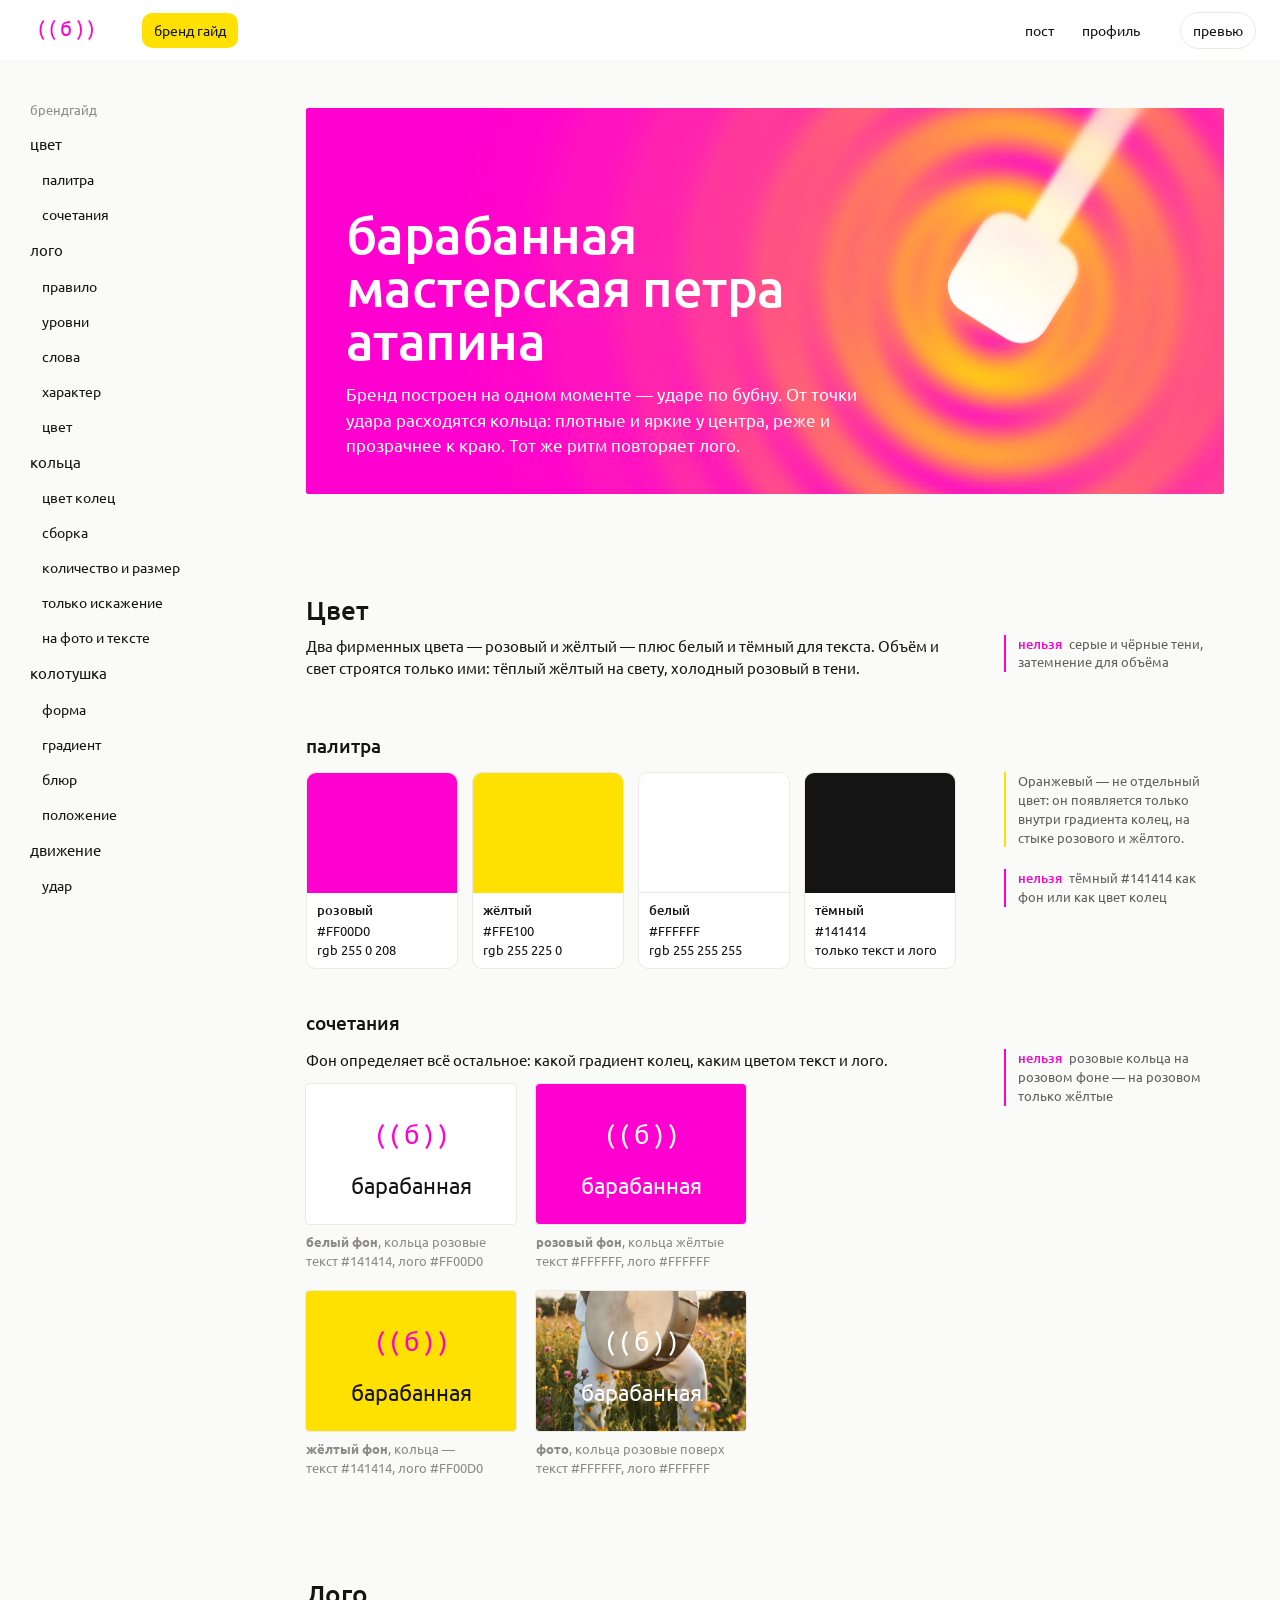
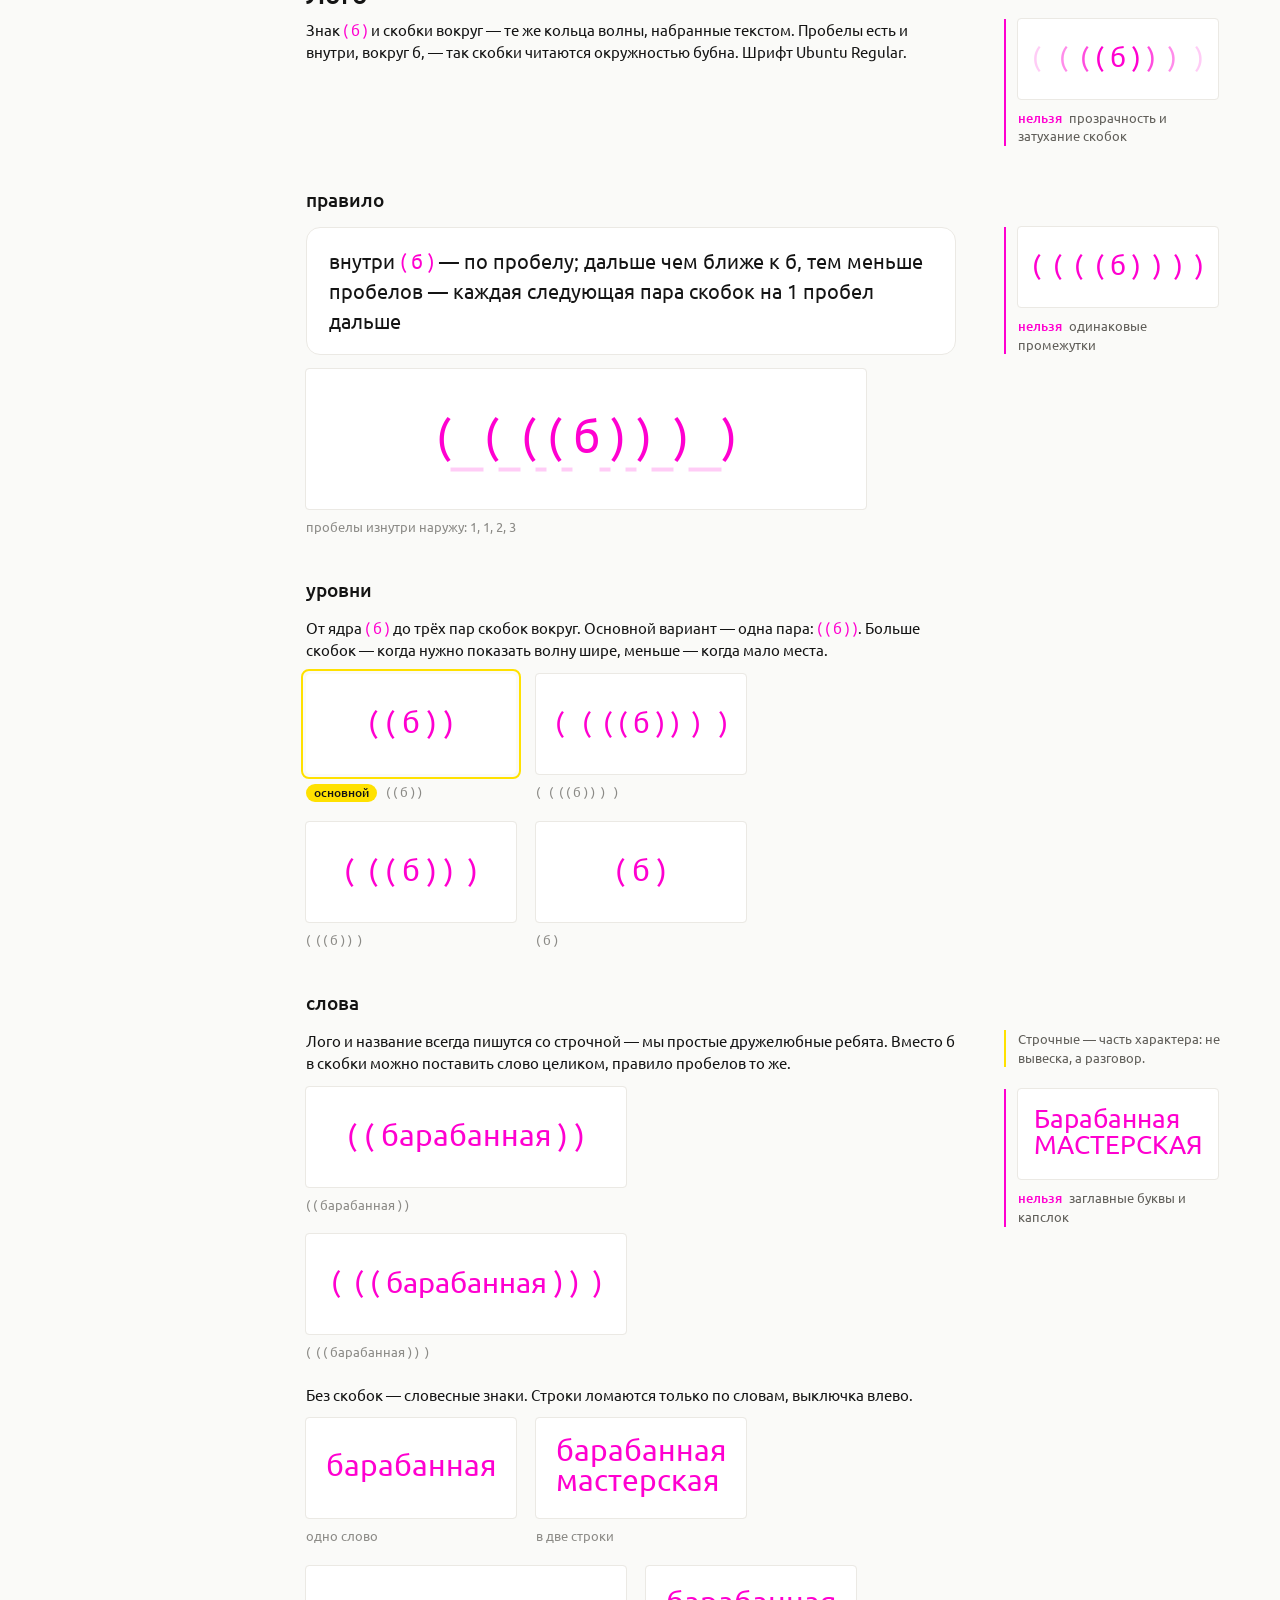
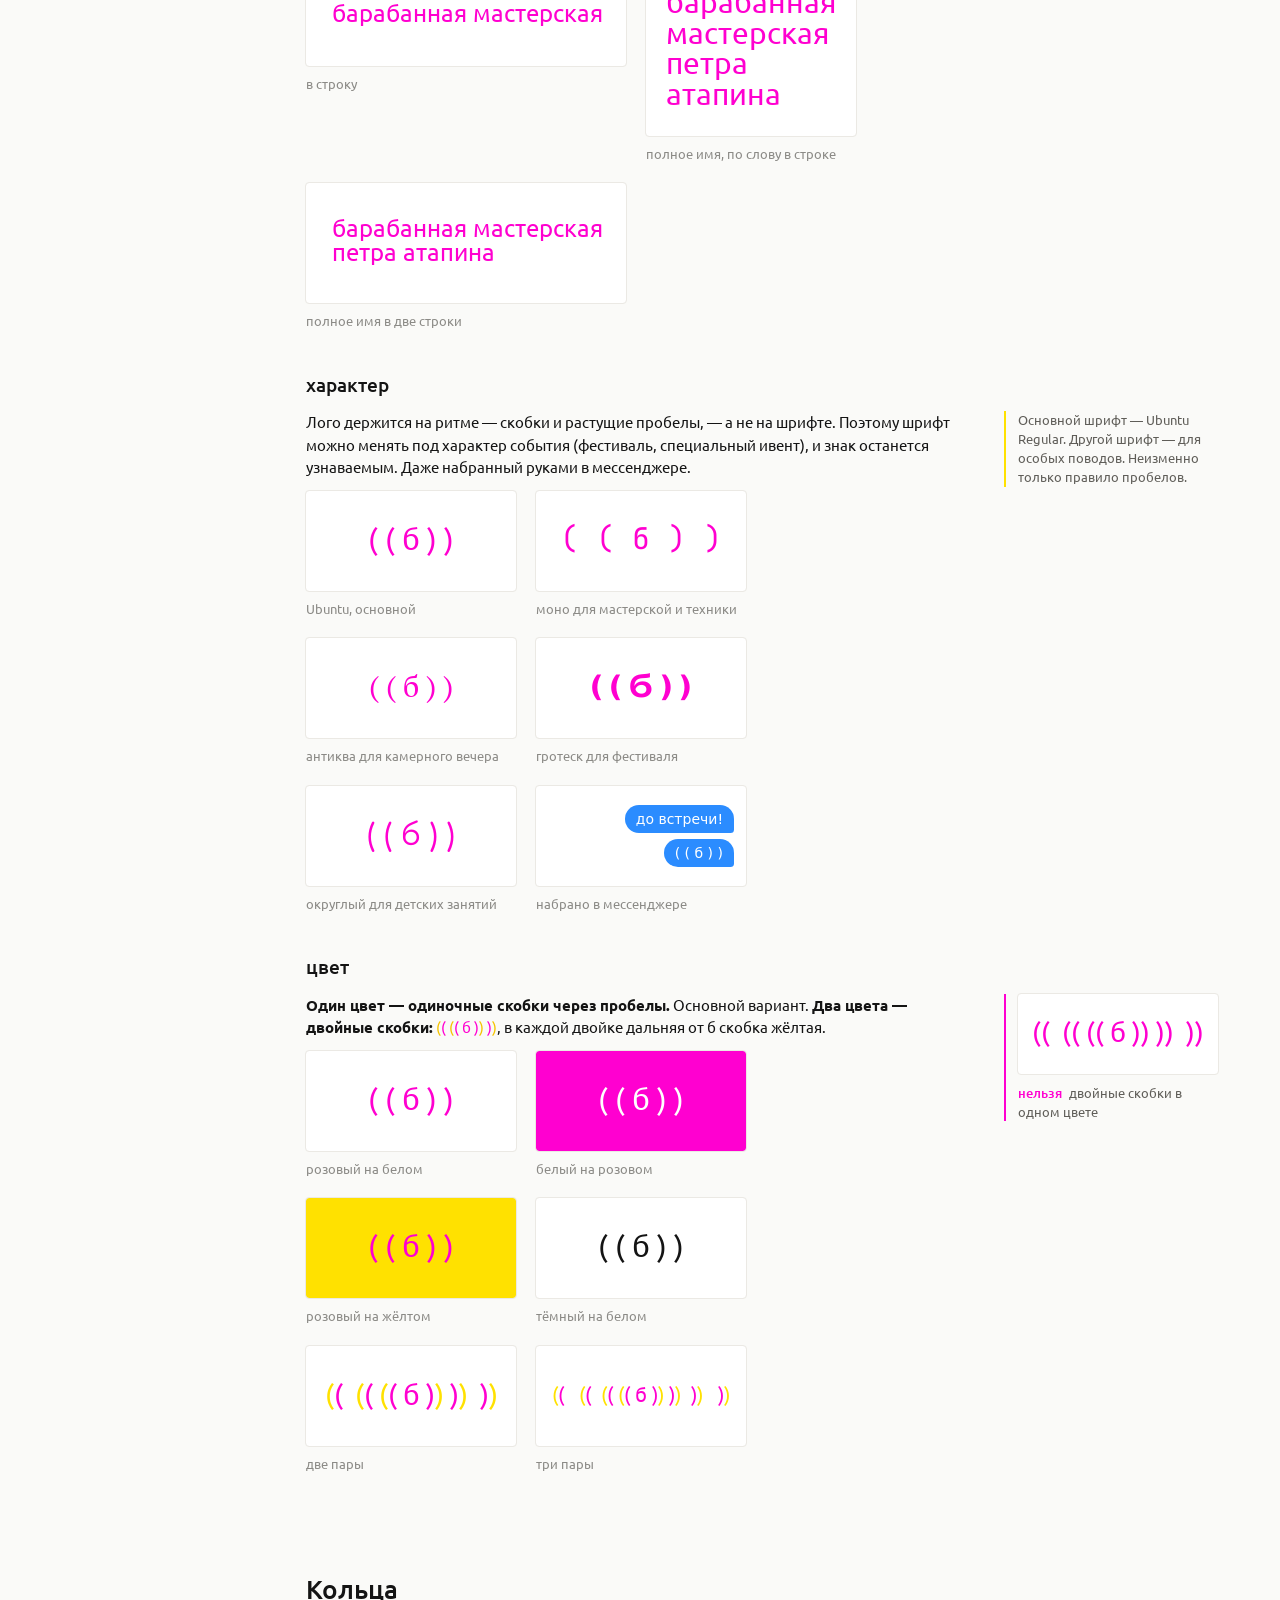
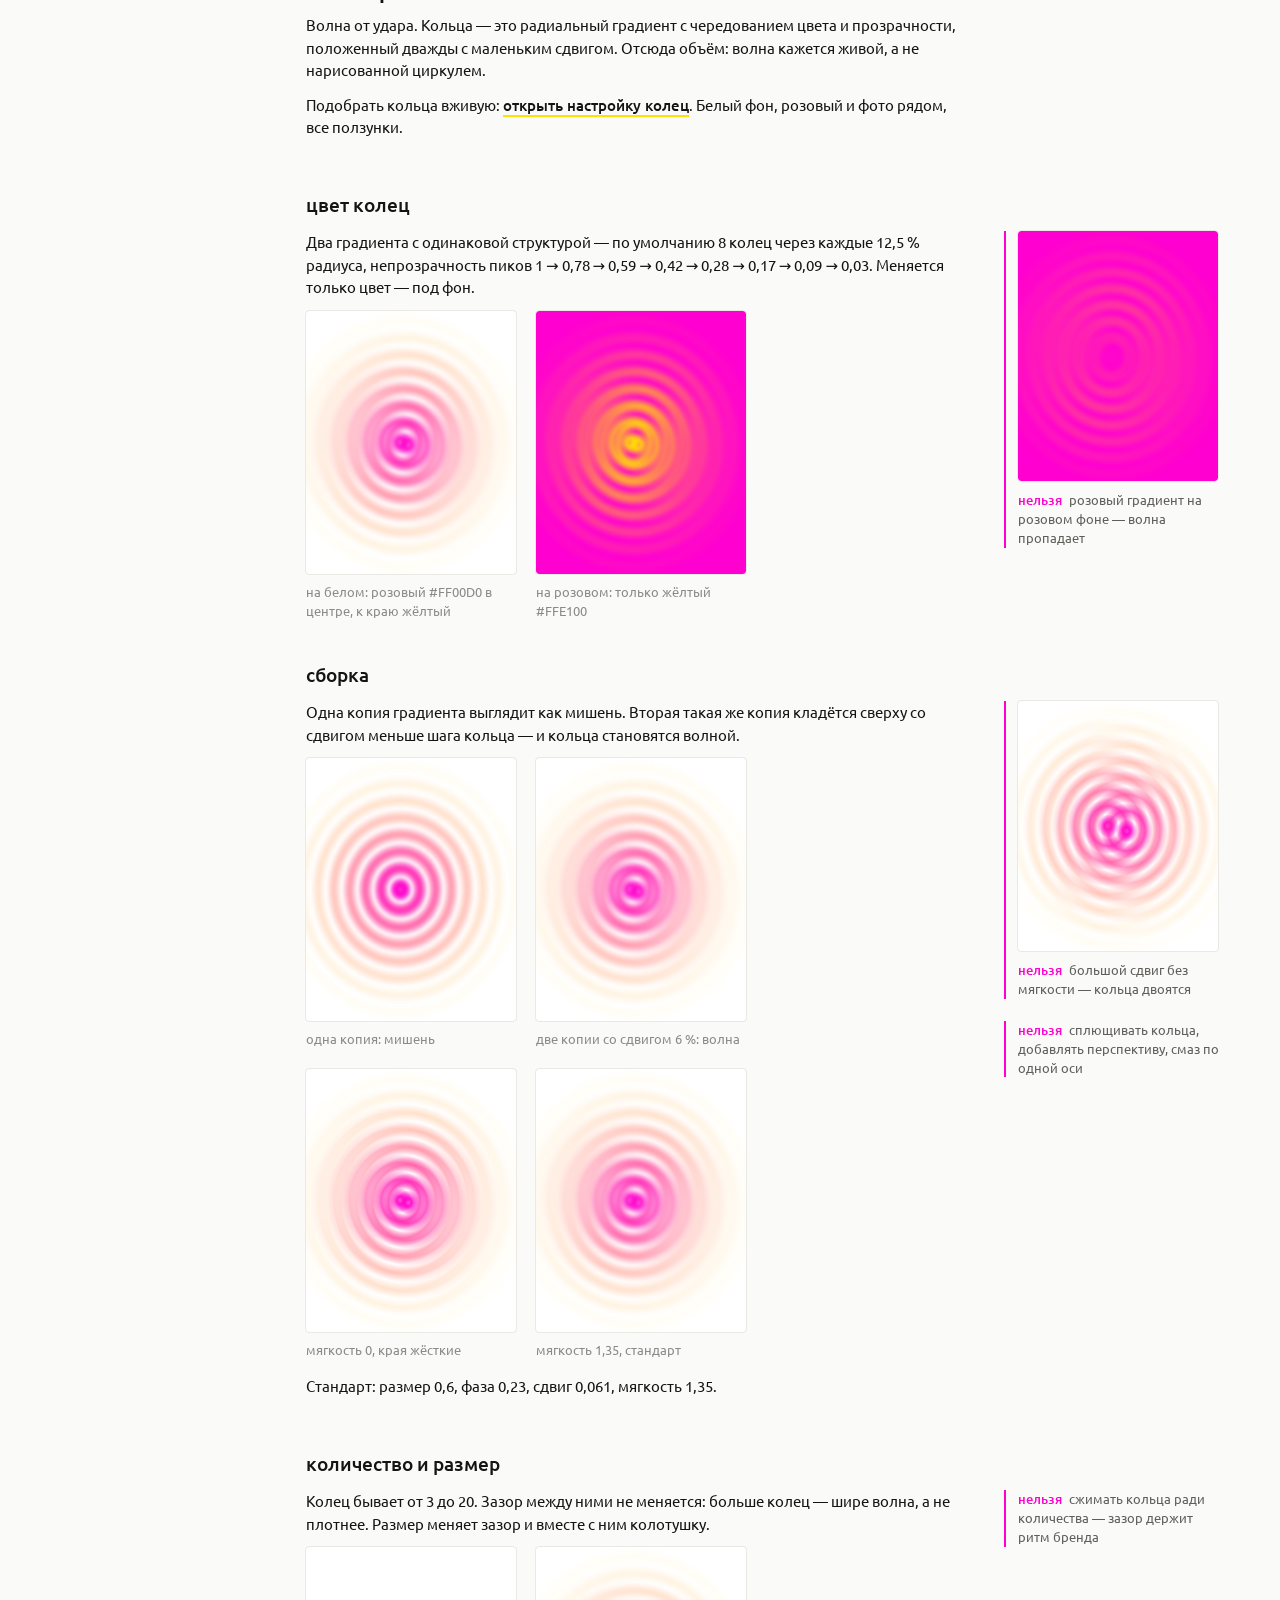
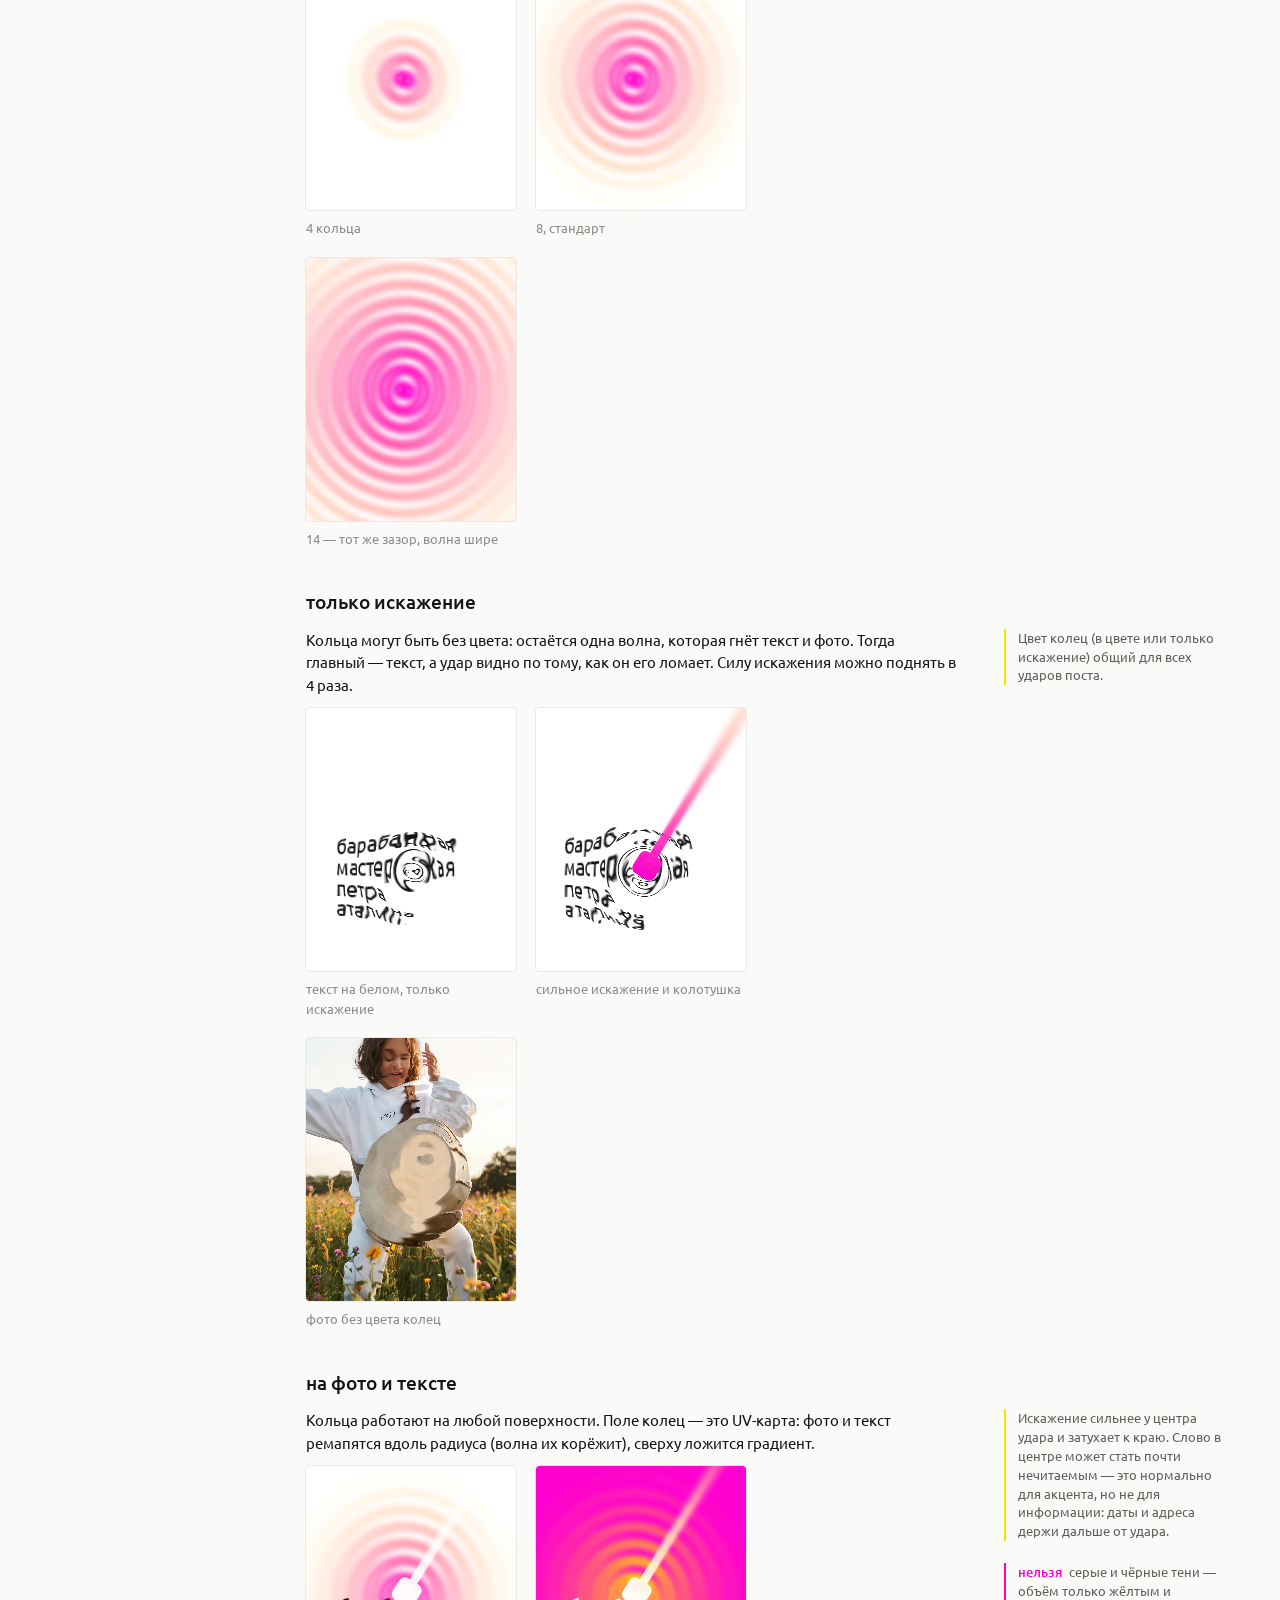
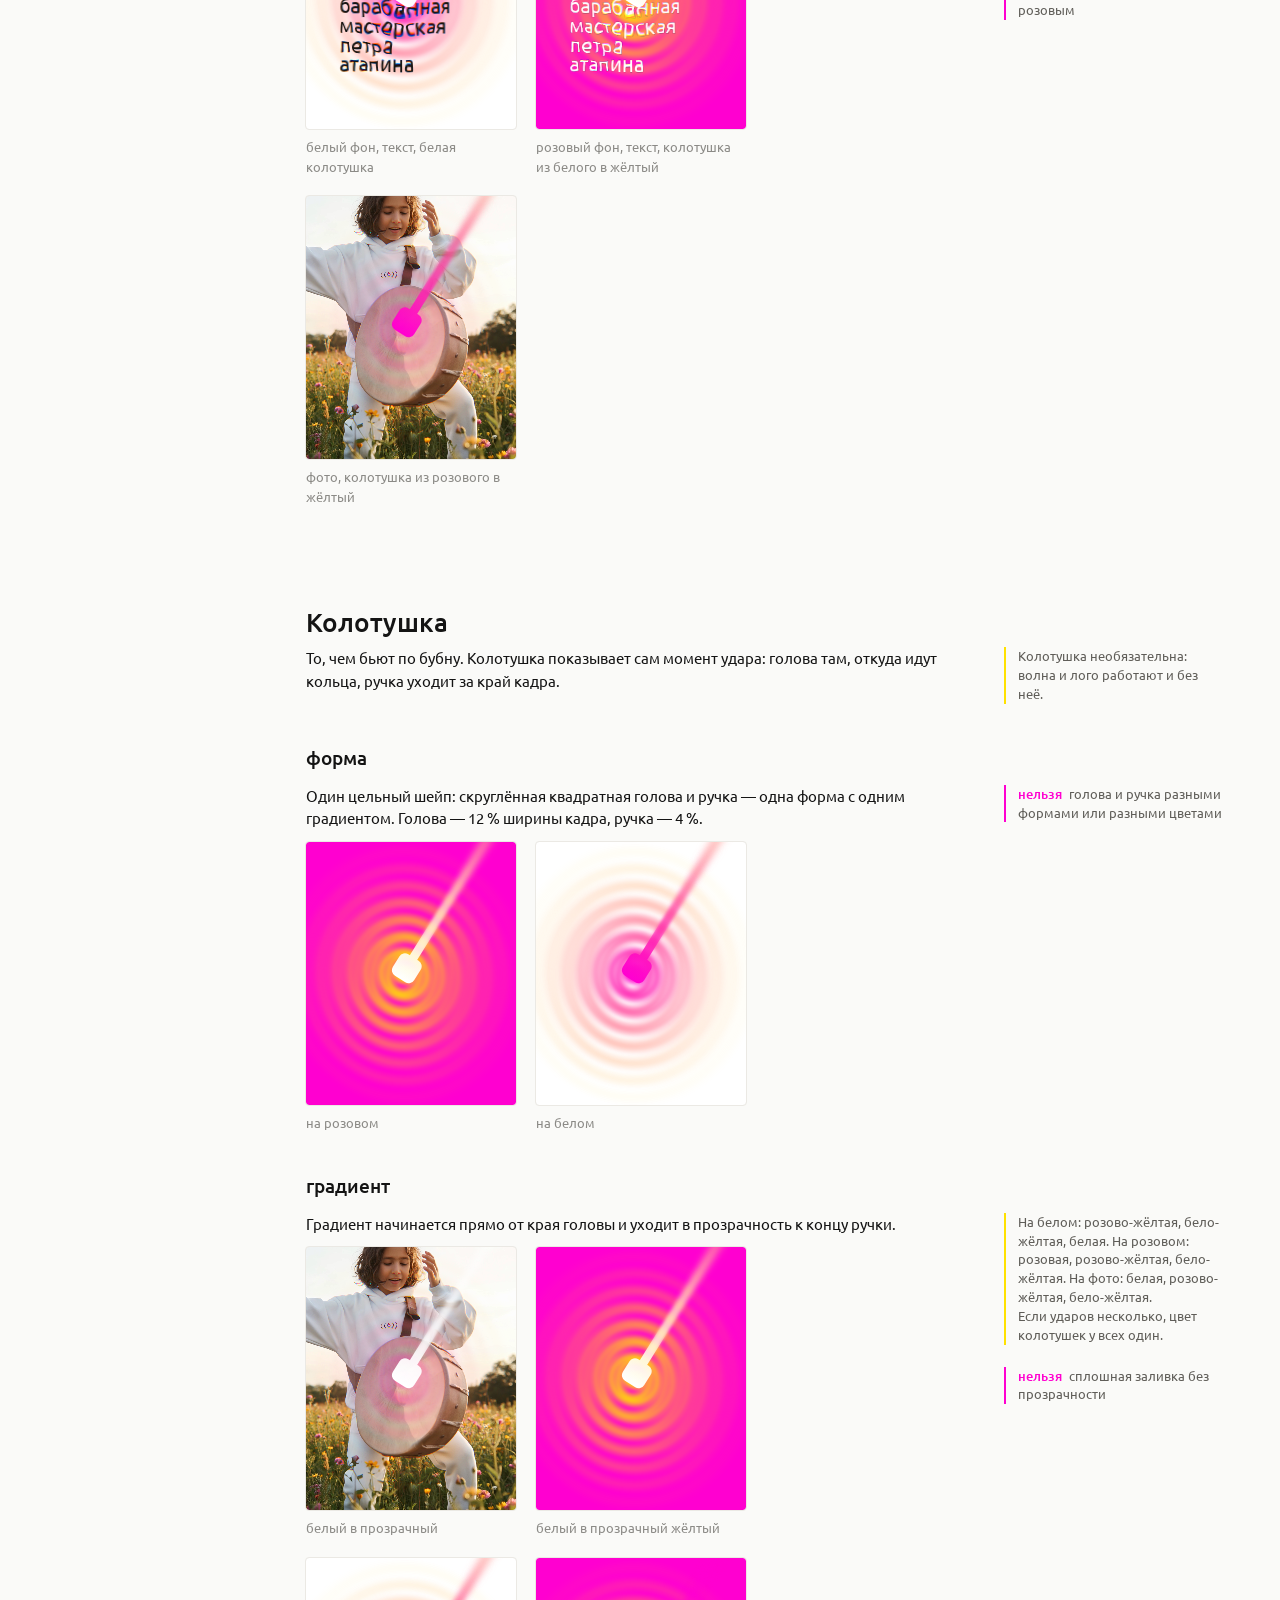
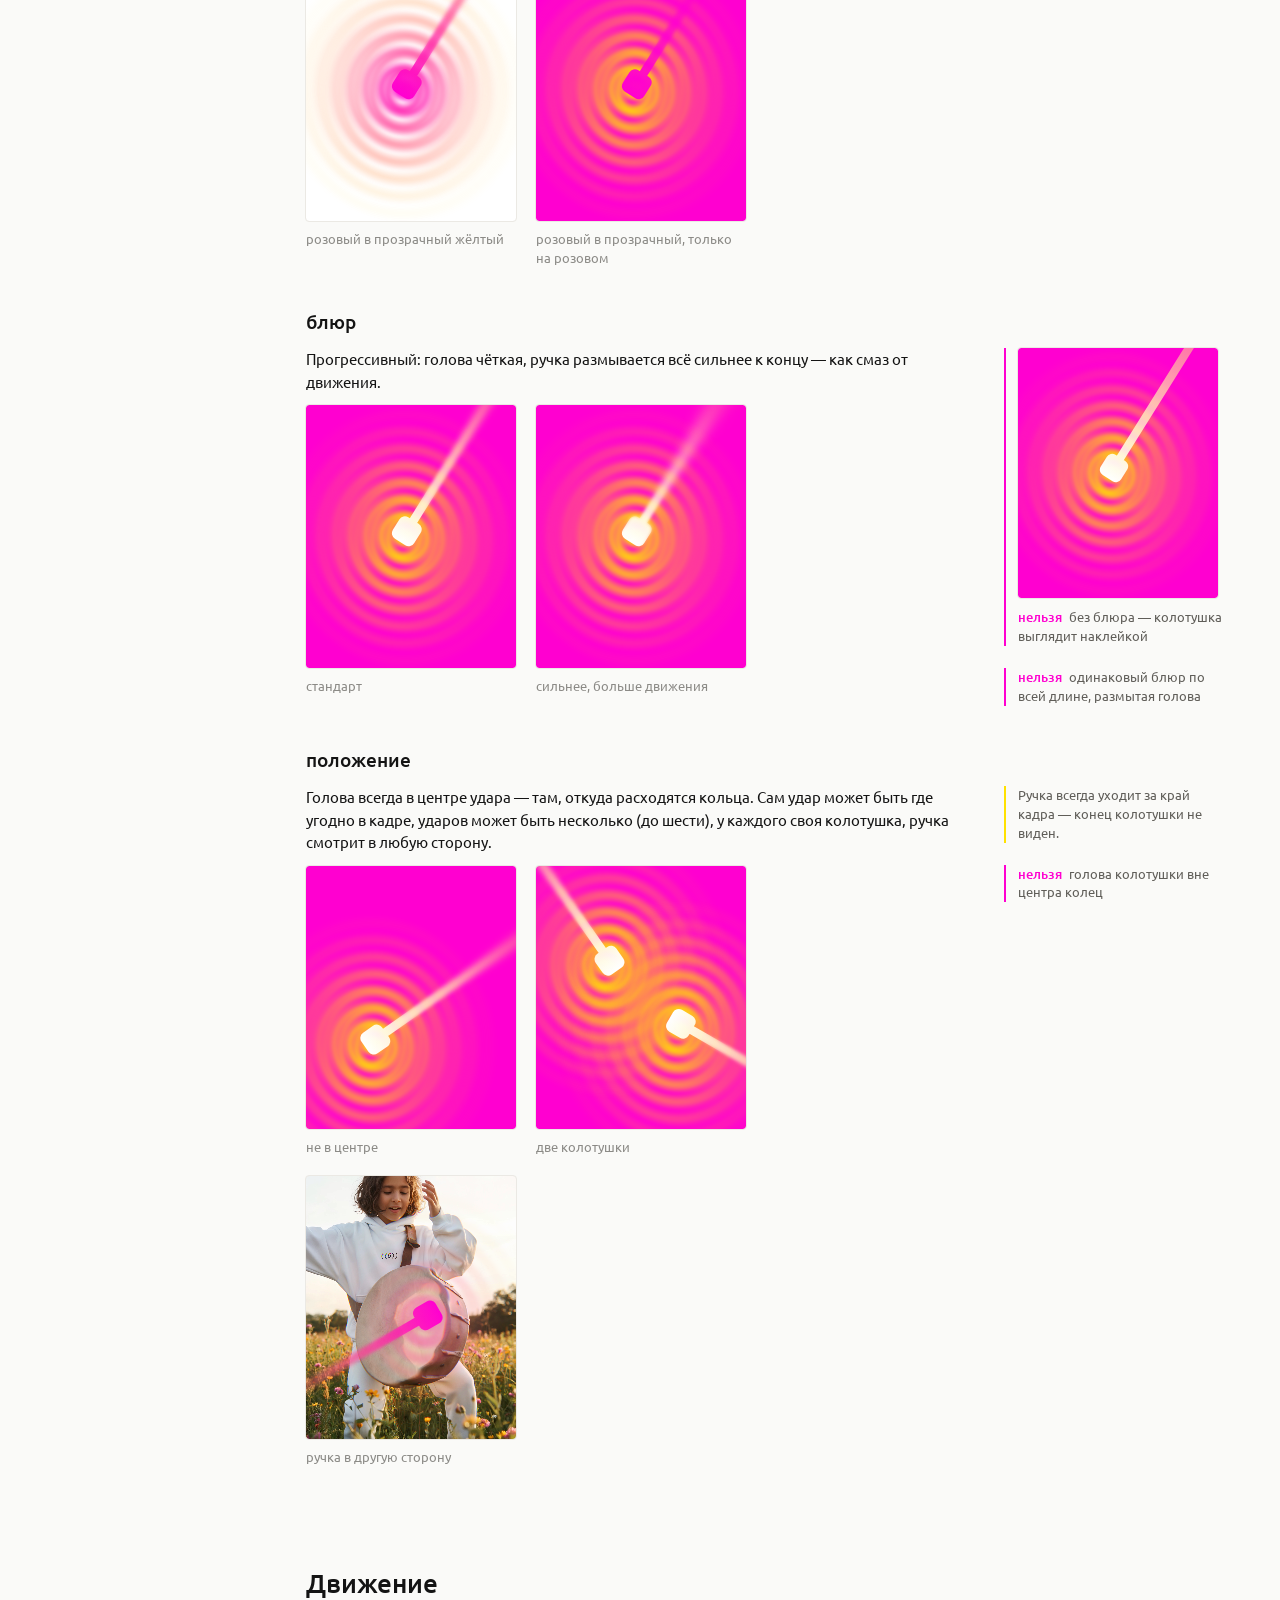
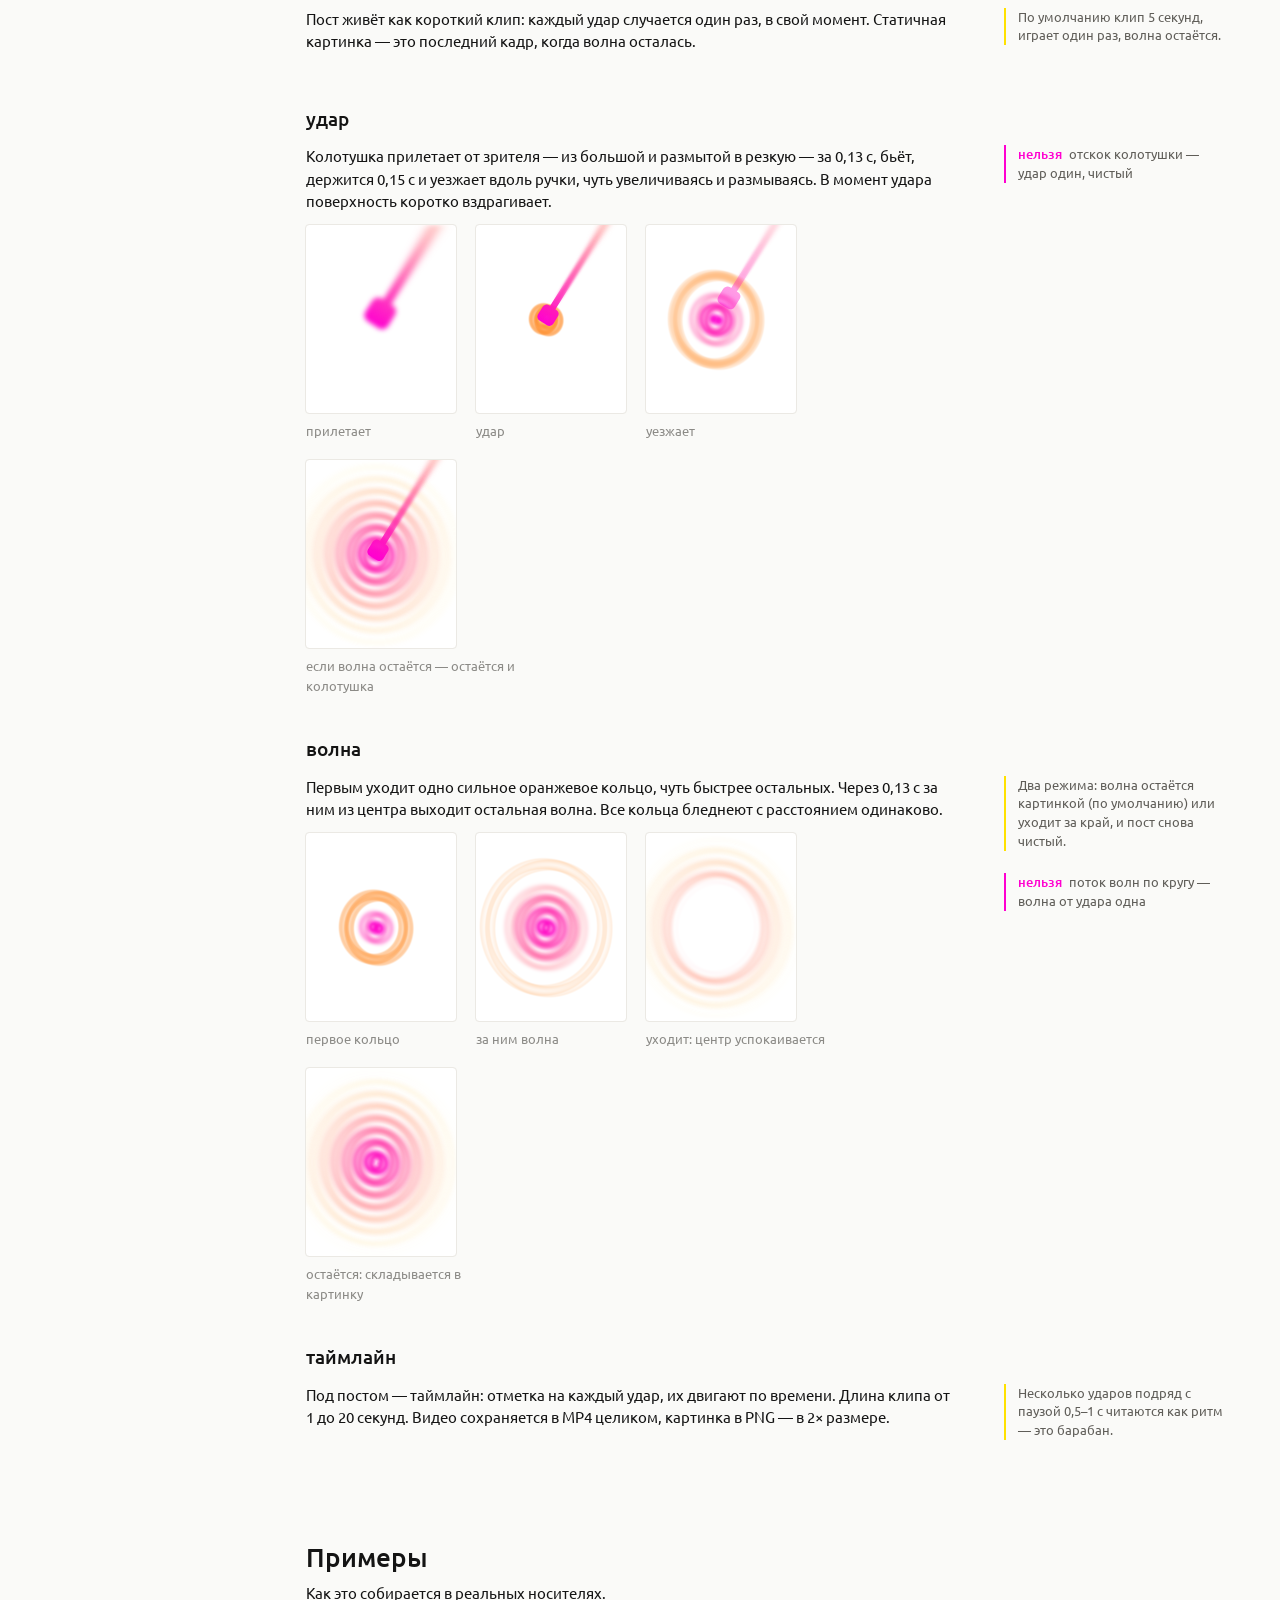
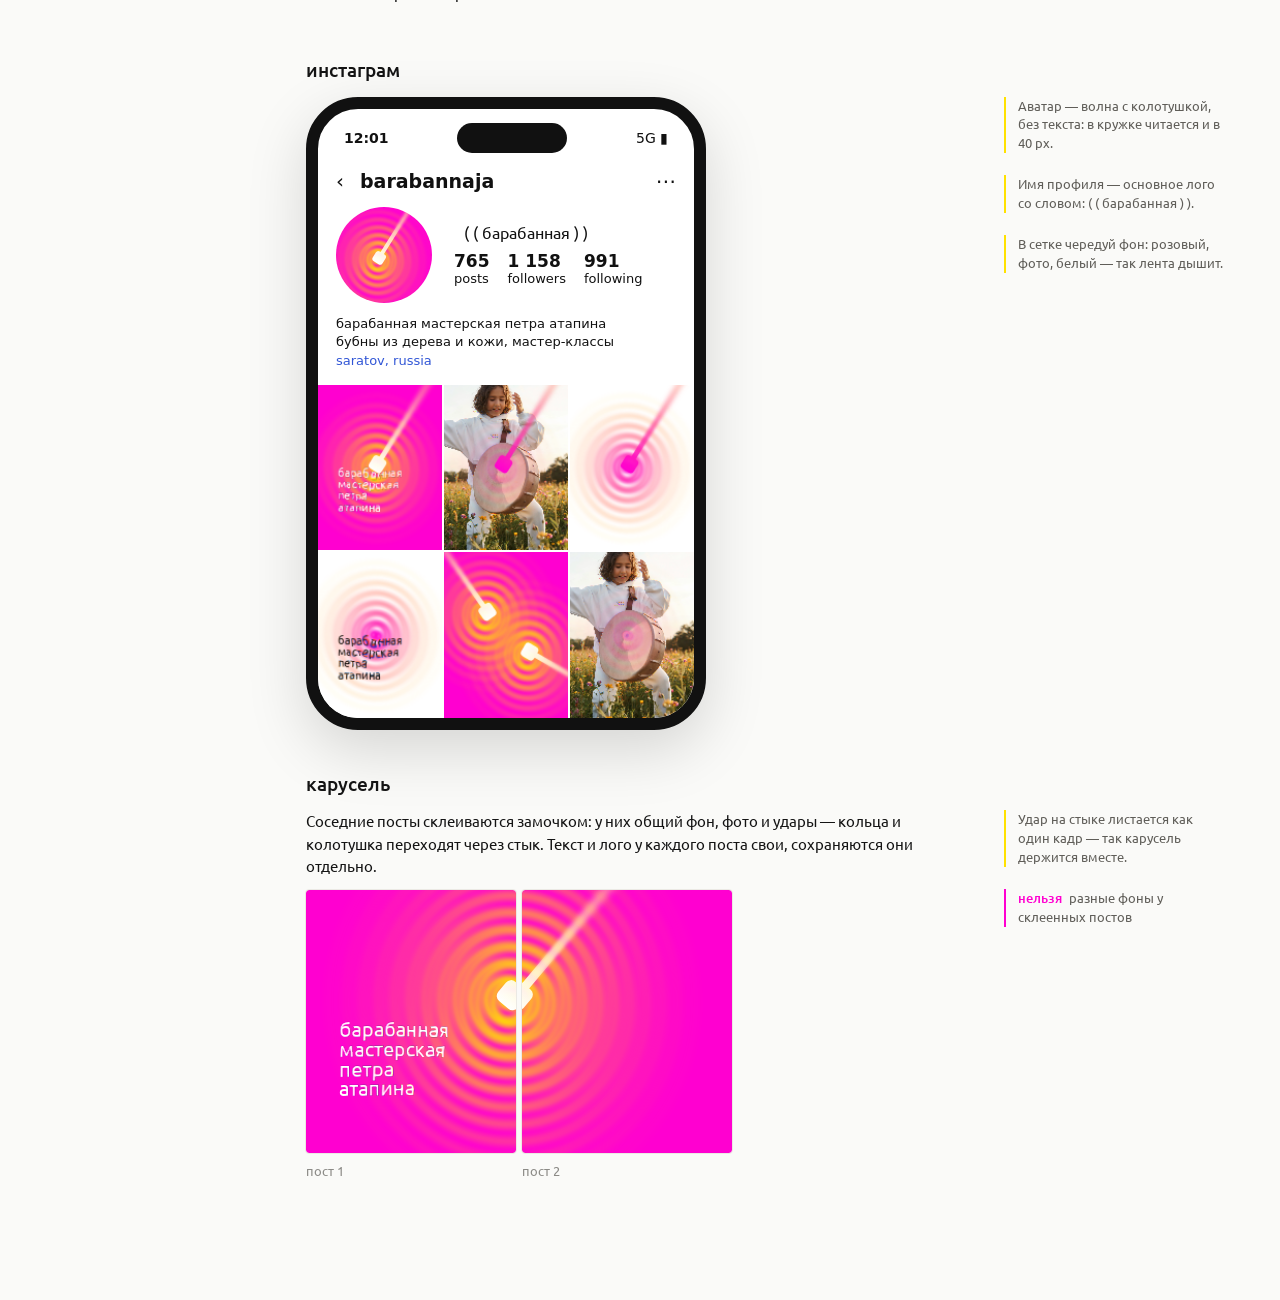
==== guide.html @ 2dc46971 "барабанная: сайт Co-Authored-By: Claude Opus 5.5 <noreply@anthropic.com>" ====
<!doctype html>
<html lang="ru">
<head>
<meta charset="utf-8">
<meta name="viewport" content="width=device-width,initial-scale=1">
<title>барабанная: брендгайд</title>
<link rel="preconnect" href="https://fonts.googleapis.com"><link rel="preconnect" href="https://fonts.gstatic.com" crossorigin>
<link href="https://fonts.googleapis.com/css2?family=Ubuntu:wght@400;500;700&family=JetBrains+Mono:wght@400&family=Unbounded:wght@500&family=Comfortaa:wght@500&family=PT+Serif:wght@400&display=swap" rel="stylesheet">
<style>
:root{--orange:#ffe100;--pink:#ff00d0;--yellow:#ffe100;--ink:#141414;--mut:#8b8a86;--line:#ebe9e4;--bg:#fafaf8}
*{box-sizing:border-box}
html,body{margin:0;height:100%}
body{font:15px/1.5 Ubuntu,system-ui,sans-serif;color:var(--ink);background:var(--bg)}
a{color:inherit}
aside{width:250px;position:fixed;left:0;top:60px;bottom:0;overflow-y:auto;overscroll-behavior:contain;background:var(--bg);padding:22px 20px;display:flex;flex-direction:column;gap:4px;z-index:5}
.brand{font-size:17px;color:var(--pink);white-space:nowrap;margin-bottom:22px}
.menu a{display:block;text-decoration:none;padding:7px 10px;border-radius:9px;color:var(--ink)}
.menu a:hover{background:#f4f2ef}
.menu a.on{background:var(--yellow);color:var(--ink)}
.menu .grp{font-size:13px;color:var(--mut);margin:18px 10px 6px}
.menu .sub{padding-left:22px;font-size:14px}
/* logo and the generator link stay on top while the menu scrolls under them */
.ahead{position:sticky;top:-22px;margin:-22px -20px 0;padding:22px 20px 8px;background:#fff;z-index:2;display:flex;flex-direction:column;gap:4px}
.tool{display:block;text-decoration:none;padding:7px 10px;border-radius:9px;background:var(--pink);color:#fff;font-weight:500}
.tool:hover{background:#e600bb}
main{margin-left:250px;min-width:0;padding:108px 56px 120px;max-width:1500px}
/* the same top menu as in the generator */
.topbar{position:fixed;top:0;left:0;right:0;height:60px;display:flex;align-items:center;gap:28px;padding:0 24px;background:#fff;z-index:20}
.topbar #brand canvas{display:block}.tbl,.tbnav a,.tbeye{color:var(--ink);text-decoration:none;padding:7px 12px;border-radius:10px;font-size:14px}
.tbl:hover,.tbnav a:hover{background:#f4f2ef}.tbl.on{background:var(--yellow)}
.tbnav{display:flex;gap:4px;margin-left:auto}
.tbeye{border:1px solid var(--line);border-radius:22px}
[id]{scroll-margin-top:72px}
h1{font-size:44px;font-weight:500;margin:0 0 8px;letter-spacing:-.01em}
.hero{position:relative;border-radius:3px;overflow:hidden;margin-bottom:8px;background:var(--pink)}
.hero canvas{display:block;width:100%;outline:0;box-shadow:none;border-radius:0}
.ht{position:absolute;left:40px;bottom:36px;max-width:560px;color:#fff}
.ht h1{font-size:52px;line-height:1.02;margin:0 0 14px}
.ht .lead{color:#fff;font-size:17px;max-width:520px;margin:0}
h2{font-size:26px;font-weight:500;margin:56px 0 6px}
h3{font-size:19px;font-weight:500;color:var(--ink);margin:40px 0 12px}
p{max-width:680px;margin:0 0 12px}
.lead{font-size:18px;color:#444;max-width:720px}
section{margin-top:40px}
.row{display:flex;flex-wrap:wrap;gap:20px;align-items:flex-start}
.row.tight{gap:6px}   /* linked posts sit close, like in the feed */
figure{margin:0;display:flex;flex-direction:column;gap:8px}
figcaption{font-size:13px;color:var(--mut);max-width:210px;white-space:pre-wrap}
canvas{display:block;border-radius:3px;box-shadow:inset 0 0 0 1px rgba(0,0,0,.06)}
figure canvas{outline:1px solid var(--line);outline-offset:0}
.blk{display:grid;grid-template-columns:minmax(0,1fr) 220px;column-gap:48px;align-items:start}
.blk>h2,.blk>h3{grid-column:1/-1}
.live{color:var(--ink);font-weight:500;text-decoration:none;border-bottom:2px solid var(--yellow)}
.live:hover{background:var(--yellow)}
.phone{width:400px;border:12px solid #111;border-radius:52px;background:#fff;overflow:hidden;box-shadow:0 20px 60px rgba(0,0,0,.15)}
.scr{padding:14px 0 0;font:13px -apple-system,system-ui,sans-serif;color:#111}
.sb{display:flex;justify-content:space-between;align-items:center;padding:0 26px 10px;font-size:14px}
.sb i{width:110px;height:30px;background:#111;border-radius:20px}
.ih{display:flex;justify-content:space-between;align-items:center;padding:6px 18px 14px;font-size:20px}
.ih b{font-size:19px;flex:1;margin-left:16px}
.ip{display:flex;align-items:center;gap:22px;padding:0 18px}
.ava{border-radius:50%!important;box-shadow:none!important}
.st{flex:1}.nm{height:22px}
.nums{display:flex;gap:18px;margin-top:6px}.nums div{display:flex;flex-direction:column;font-size:13px}.nums b{font-size:17px}
.bio{padding:12px 18px 14px;line-height:1.45}.bio a{color:#3156d6}
.grid{display:grid;grid-template-columns:repeat(3,1fr);gap:2px}
.grid canvas{width:100%!important;height:auto!important;border-radius:0;box-shadow:none}
.main canvas{outline:2px solid var(--orange);outline-offset:3px}
.tag{display:inline-block;background:var(--orange);color:var(--ink);font-weight:500;border-radius:99px;padding:0 8px;margin-right:6px;font-size:12px}
.msg{width:210px;height:100px;display:flex;flex-direction:column;justify-content:center;gap:6px;padding:12px;background:#fff;border-radius:3px;outline:1px solid var(--line);font:14px -apple-system,system-ui,sans-serif;white-space:pre}
.msg span{align-self:flex-end;background:#2b8cff;color:#fff;border-radius:16px 16px 4px 16px;padding:6px 11px}
.mc>:first-child{margin-top:0}
.mg{display:flex;flex-direction:column;gap:22px}
.note{font-size:13px;line-height:1.45;color:#5f5d58;border-left:2px solid var(--orange);padding-left:12px}
.note p{margin:0}
.note.no{border-left-color:var(--pink)}
.note.no b{color:var(--pink);font-weight:500;margin-right:4px}
.note canvas{margin-bottom:10px;box-shadow:none;outline:1px solid var(--line)}
.sw{display:flex;gap:14px;flex-wrap:wrap}
.chip{width:150px;border-radius:10px;overflow:hidden;border:1px solid var(--line);background:#fff}
.chip i{display:block;height:80px}
.chip div{padding:8px 10px;font-size:13px}
.chip b{display:block;font-weight:500}
.chip.big{width:auto;flex:1 1 0;min-width:140px;max-width:200px}.chip.big i{height:120px}
.pair{width:210px}
.grads{display:flex;flex-direction:column;gap:10px;max-width:720px}
.grads div{display:flex;align-items:center;gap:16px;font-size:14px;color:#555}
.grads i{flex:none;width:260px;height:44px;border-radius:8px;border:1px solid var(--line)}
.grads b{color:var(--ink);font-weight:500;margin-right:6px}
code{font:inherit;color:var(--pink)}
.rule{font-size:20px;background:#fff;border:1px solid var(--line);border-radius:14px;padding:18px 22px;max-width:720px;margin:14px 0}
.rule span{color:var(--pink)}
ul{max-width:680px;padding-left:20px;margin:0 0 12px}
li{margin:4px 0}
a:focus-visible,button:focus-visible{outline:2px solid var(--pink);outline-offset:2px}
@media (max-width:860px){
  .ht{left:18px;right:18px;bottom:20px}.ht h1{font-size:32px}.ht .lead{font-size:15px}
  aside{position:static;width:auto;height:auto}
  .menu{display:flex;flex-wrap:wrap;gap:4px}.menu .sub,.menu .grp{display:none}
  main{margin-left:0;padding:28px 16px 80px}
  .blk{grid-template-columns:1fr}.mg{margin-top:16px}
  h1{font-size:32px}
}
</style>
</head>
<body>
<header class="topbar"><a class="tblogo" href="guide.html" title="бренд гайд"><span id="brand"></span></a><a class="tbl on" href="guide.html">бренд гайд</a>
  <nav class="tbnav"><a href="assets.html#posts">пост</a><a href="assets.html#profile">профиль</a></nav><a class="tbeye" href="assets.html#preview">превью</a></header>
<aside>

  <nav class="menu">
    <div class="grp">брендгайд</div>
    <a href="#color" data-s="color">цвет</a>
    <a class="sub" href="#color-palette" data-s="color">палитра</a>
    <a class="sub" href="#color-pairs" data-s="color">сочетания</a>
    <a href="#logo" data-s="logo">лого</a>
    <a class="sub" href="#logo-rule" data-s="logo">правило</a>
    <a class="sub" href="#logo-levels" data-s="logo">уровни</a>
    <a class="sub" href="#logo-words" data-s="logo">слова</a>
    <a class="sub" href="#logo-type" data-s="logo">характер</a>
    <a class="sub" href="#logo-colors" data-s="logo">цвет</a>
    <a href="#rings" data-s="rings">кольца</a>
    <a class="sub" href="#rings-colors" data-s="rings">цвет колец</a>
    <a class="sub" href="#rings-build" data-s="rings">сборка</a>
    <a class="sub" href="#rings-count" data-s="rings">количество и размер</a>
    <a class="sub" href="#rings-plain" data-s="rings">только искажение</a>
    <a class="sub" href="#rings-surfaces" data-s="rings">на фото и тексте</a>
    <a href="#stick" data-s="stick">колотушка</a>
    <a class="sub" href="#stick-shape" data-s="stick">форма</a>
    <a class="sub" href="#stick-grad" data-s="stick">градиент</a>
    <a class="sub" href="#stick-blur" data-s="stick">блюр</a>
    <a class="sub" href="#stick-pos" data-s="stick">положение</a>
    <a href="#motion" data-s="motion">движение</a>
    <a class="sub" href="#motion-hit" data-s="motion">удар</a>
    <a class="sub" href="#motion-wave" data-s="motion">волна</a>
    <a class="sub" href="#motion-time" data-s="motion">таймлайн</a>
    <a href="#use" data-s="use">примеры</a>
    <a class="sub" href="#use-insta" data-s="use">инстаграм</a>
    <a class="sub" href="#use-carousel" data-s="use">карусель</a>
  </nav>
</aside>
<main>
  <header class="hero"><canvas id="hero"></canvas><div class="ht"><h1>барабанная мастерская петра атапина</h1><p class="lead">Бренд построен на одном моменте — ударе по бубну. От точки удара расходятся кольца: плотные и яркие у центра, реже и прозрачнее к краю. Тот же ритм повторяет лого.</p></div></header>

  <!-- ─────────── COLOR ─────────── -->
  <section id="color">
    <div class="blk"><h2>Цвет</h2><div class="mc">
    <p>Два фирменных цвета — розовый и жёлтый — плюс белый и тёмный для текста. Объём и свет строятся только ими: тёплый жёлтый на свету, холодный розовый в тени.</p>
    </div><div class="mg"><div class="note no"><p><b>нельзя</b> серые и чёрные тени, затемнение для объёма</p></div></div></div>
    <div class="blk"><h3 id="color-palette">палитра</h3><div class="mc">
    <div class="sw">
      <div class="chip big"><i style="background:#ff00d0"></i><div><b>розовый</b>#FF00D0<br>rgb 255 0 208</div></div>
      <div class="chip big"><i style="background:#ffe100"></i><div><b>жёлтый</b>#FFE100<br>rgb 255 225 0</div></div>
      <div class="chip big"><i style="background:#ffffff;border-bottom:1px solid var(--line)"></i><div><b>белый</b>#FFFFFF<br>rgb 255 255 255</div></div>
      <div class="chip big"><i style="background:#141414"></i><div><b>тёмный</b>#141414<br>только текст и лого</div></div>
    </div>
    </div><div class="mg"><div class="note"><p>Оранжевый — не отдельный цвет: он появляется только внутри градиента колец, на стыке розового и жёлтого.</p></div><div class="note no"><p><b>нельзя</b> тёмный #141414 как фон или как цвет колец</p></div></div></div>
    <div class="blk"><h3 id="color-pairs">сочетания</h3><div class="mc">
    <p>Фон определяет всё остальное: какой градиент колец, каким цветом текст и лого.</p>
    <div class="row" id="pairs"></div>
    </div><div class="mg"><div class="note no"><p><b>нельзя</b> розовые кольца на розовом фоне — на розовом только жёлтые</p></div></div></div>
  </section>

  <!-- ─────────── LOGO ─────────── -->
  <section id="logo">
    <div class="blk"><h2>Лого</h2><div class="mc">
    <p>Знак <code style="white-space:pre;font:inherit;color:var(--pink);background:none;padding:0">( б )</code> и скобки вокруг — те же кольца волны, набранные текстом. Пробелы есть и внутри, вокруг б, — так скобки читаются окружностью бубна. Шрифт Ubuntu Regular.</p>
    </div><div class="mg"><div class="note no"><canvas data-l='{"level":3,"bad":"fade","w":200,"h":80}'></canvas><p><b>нельзя</b> прозрачность и затухание скобок</p></div></div></div>
    <div class="blk"><h3 id="logo-rule">правило</h3><div class="mc">
    <div class="rule">внутри <span>( б )</span> — по пробелу; дальше чем ближе к б, тем меньше пробелов — каждая следующая пара скобок на 1 пробел дальше</div>
    <div class="row"><figure><canvas data-l='{"level":3,"w":560,"h":140,"spaces":true}'></canvas><figcaption>пробелы изнутри наружу: 1, 1, 2, 3</figcaption></figure></div>
    </div><div class="mg"><div class="note no"><canvas data-l='{"level":3,"bad":"even","w":200,"h":80}'></canvas><p><b>нельзя</b> одинаковые промежутки</p></div></div></div>
    <div class="blk"><h3 id="logo-levels">уровни</h3><div class="mc">
    <p>От ядра <code style="white-space:pre;font:inherit;color:var(--pink);background:none;padding:0">( б )</code> до трёх пар скобок вокруг. Основной вариант — одна пара: <code style="white-space:pre;font:inherit;color:var(--pink);background:none;padding:0">( ( б ) )</code>. Больше скобок — когда нужно показать волну шире, меньше — когда мало места.</p>
    <div class="row">
      <figure class="main"><canvas data-l='{"level":1}'></canvas><figcaption><b class="tag">основной</b> ( ( б ) )</figcaption></figure>
      <figure><canvas data-l='{"level":3}'></canvas><figcaption>(   (  ( ( б ) )  )   )</figcaption></figure>
      <figure><canvas data-l='{"level":2}'></canvas><figcaption>(  ( ( б ) )  )</figcaption></figure>
      <figure><canvas data-l='{"level":0}'></canvas><figcaption>( б )</figcaption></figure>
    </div>
    </div><div class="mg"></div></div>
    <div class="blk"><h3 id="logo-words">слова</h3><div class="mc">
    <p>Лого и название всегда пишутся со строчной — мы простые дружелюбные ребята. Вместо б в скобки можно поставить слово целиком, правило пробелов то же.</p>
    <div class="row">
      <figure><canvas data-l='{"level":1,"word":"барабанная","w":320}'></canvas><figcaption>( ( барабанная ) )</figcaption></figure>
      <figure><canvas data-l='{"level":2,"word":"барабанная","w":320}'></canvas><figcaption>(  ( ( барабанная ) )  )</figcaption></figure>
    </div>
    <p style="margin-top:22px">Без скобок — словесные знаки. Строки ломаются только по словам, выключка влево.</p>
    <div class="row">
      <figure><canvas data-l='{"lines":["барабанная"]}'></canvas><figcaption>одно слово</figcaption></figure>
      <figure><canvas data-l='{"lines":["барабанная","мастерская"]}'></canvas><figcaption>в две строки</figcaption></figure>
      <figure><canvas data-l='{"lines":["барабанная мастерская"],"w":320}'></canvas><figcaption>в строку</figcaption></figure>
      <figure><canvas data-l='{"lines":["барабанная","мастерская","петра","атапина"],"h":170}'></canvas><figcaption>полное имя, по слову в строке</figcaption></figure>
      <figure><canvas data-l='{"lines":["барабанная мастерская","петра атапина"],"w":320,"h":120}'></canvas><figcaption>полное имя в две строки</figcaption></figure>
    </div>
    </div><div class="mg"><div class="note"><p>Строчные — часть характера: не вывеска, а разговор.</p></div><div class="note no"><canvas data-l='{"lines":["Барабанная","МАСТЕРСКАЯ"],"w":200,"h":90}'></canvas><p><b>нельзя</b> заглавные буквы и капслок</p></div></div></div>
    <div class="blk"><h3 id="logo-type">характер</h3><div class="mc">
    <p>Лого держится на ритме — скобки и растущие пробелы, — а не на шрифте. Поэтому шрифт можно менять под характер события (фестиваль, специальный ивент), и знак останется узнаваемым. Даже набранный руками в мессенджере.</p>
    <div class="row">
      <figure><canvas data-l='{"level":1,"f":"Ubuntu"}'></canvas><figcaption>Ubuntu, основной</figcaption></figure>
      <figure><canvas data-l='{"level":1,"f":"JetBrains Mono"}'></canvas><figcaption>моно для мастерской и техники</figcaption></figure>
      <figure><canvas data-l='{"level":1,"f":"PT Serif"}'></canvas><figcaption>антиква для камерного вечера</figcaption></figure>
      <figure><canvas data-l='{"level":1,"f":"Unbounded","wt":500}'></canvas><figcaption>гротеск для фестиваля</figcaption></figure>
      <figure><canvas data-l='{"level":1,"f":"Comfortaa","wt":500}'></canvas><figcaption>округлый для детских занятий</figcaption></figure>
      <figure><div class="msg"><span>до встречи!</span><span>( ( б ) )</span></div><figcaption>набрано в мессенджере</figcaption></figure>
    </div>
    </div><div class="mg"><div class="note"><p>Основной шрифт — Ubuntu Regular. Другой шрифт — для особых поводов. Неизменно только правило пробелов.</p></div></div></div>
    <div class="blk"><h3 id="logo-colors">цвет</h3><div class="mc">
    <p><b>Один цвет — одиночные скобки через пробелы.</b> Основной вариант. <b>Два цвета — двойные скобки:</b> <code style="white-space:pre;font:inherit;background:none;padding:0"><span style="color:#f5c400">(</span><span style="color:var(--pink)">(</span> <span style="color:#f5c400">(</span><span style="color:var(--pink)">(</span> <span style="color:var(--pink)">б</span> <span style="color:var(--pink)">)</span><span style="color:#f5c400">)</span> <span style="color:var(--pink)">)</span><span style="color:#f5c400">)</span></code>, в каждой двойке дальняя от б скобка жёлтая.</p>
    <div class="row">
      <figure><canvas data-l='{"level":1,"bg":"#ffffff","c":"#ff00d0"}'></canvas><figcaption>розовый на белом</figcaption></figure>
      <figure><canvas data-l='{"level":1,"bg":"#ff00d0","c":"#ffffff"}'></canvas><figcaption>белый на розовом</figcaption></figure>
      <figure><canvas data-l='{"level":1,"bg":"#ffe100","c":"#ff00d0"}'></canvas><figcaption>розовый на жёлтом</figcaption></figure>
      <figure><canvas data-l='{"level":1,"bg":"#ffffff","c":"#141414"}'></canvas><figcaption>тёмный на белом</figcaption></figure>
    </div>
    <div class="row" style="margin-top:20px">
      <figure><canvas data-l='{"level":2,"bg":"#ffffff","c":"#ff00d0","a":"#ffe100"}'></canvas><figcaption>две пары</figcaption></figure>
      <figure><canvas data-l='{"level":3,"bg":"#ffffff","c":"#ff00d0","a":"#ffe100"}'></canvas><figcaption>три пары</figcaption></figure>
    </div>
    </div><div class="mg"><div class="note no"><canvas data-l='{"level":2,"bad":"double1","w":200,"h":80}'></canvas><p><b>нельзя</b> двойные скобки в одном цвете</p></div></div></div>
  </section>

  <!-- ─────────── RINGS ─────────── -->
  <section id="rings">
    <div class="blk"><h2>Кольца</h2><div class="mc">
    <p>Волна от удара. Кольца — это радиальный градиент с чередованием цвета и прозрачности, положенный дважды с маленьким сдвигом. Отсюда объём: волна кажется живой, а не нарисованной циркулем.</p>
    <p>Подобрать кольца вживую: <a class="live" href="preview.html">открыть настройку колец</a>. Белый фон, розовый и фото рядом, все ползунки.</p>
    </div><div class="mg"></div></div>
    <div class="blk"><h3 id="rings-colors">цвет колец</h3><div class="mc">
    <p>Два градиента с одинаковой структурой — по умолчанию 8 колец через каждые 12,5 % радиуса, непрозрачность пиков 1 → 0,78 → 0,59 → 0,42 → 0,28 → 0,17 → 0,09 → 0,03. Меняется только цвет — под фон.</p>
    <div class="row">
      <figure><canvas data-r='{"bg":"white","text":false,"stick":false}'></canvas><figcaption>на белом: розовый #FF00D0 в центре, к краю жёлтый</figcaption></figure>
      <figure><canvas data-r='{"bg":"pink","text":false,"stick":false}'></canvas><figcaption>на розовом: только жёлтый #FFE100</figcaption></figure>
    </div>
    </div><div class="mg"><div class="note no"><canvas data-r='{"bg":"pink","grad":"pink","text":false,"stick":false,"w":200}'></canvas><p><b>нельзя</b> розовый градиент на розовом фоне — волна пропадает</p></div></div></div>
    <div class="blk"><h3 id="rings-build">сборка</h3><div class="mc">
    <p>Одна копия градиента выглядит как мишень. Вторая такая же копия кладётся сверху со сдвигом меньше шага кольца — и кольца становятся волной.</p>
    <div class="row">
      <figure><canvas data-r='{"bg":"white","shift":0,"text":false,"stick":false}'></canvas><figcaption>одна копия: мишень</figcaption></figure>
      <figure><canvas data-r='{"bg":"white","text":false,"stick":false}'></canvas><figcaption>две копии со сдвигом 6 %: волна</figcaption></figure>
      <figure><canvas data-r='{"bg":"white","text":false,"stick":false,"soft":0}'></canvas><figcaption>мягкость 0, края жёсткие</figcaption></figure>
      <figure><canvas data-r='{"bg":"white","text":false,"stick":false}'></canvas><figcaption>мягкость 1,35, стандарт</figcaption></figure>
    </div>
    <p style="margin-top:16px">Стандарт: размер 0,6, фаза 0,23, сдвиг 0,061, мягкость 1,35.</p>
    </div><div class="mg"><div class="note no"><canvas data-r='{"bg":"white","shift":0.16,"soft":0,"text":false,"stick":false,"w":200}'></canvas><p><b>нельзя</b> большой сдвиг без мягкости — кольца двоятся</p></div><div class="note no"><p><b>нельзя</b> сплющивать кольца, добавлять перспективу, смаз по одной оси</p></div></div></div>
    <div class="blk"><h3 id="rings-count">количество и размер</h3><div class="mc">
    <p>Колец бывает от 3 до 20. Зазор между ними не меняется: больше колец — шире волна, а не плотнее. Размер меняет зазор и вместе с ним колотушку.</p>
    <div class="row">
      <figure><canvas data-r='{"bg":"white","text":false,"n":4}'></canvas><figcaption>4 кольца</figcaption></figure>
      <figure><canvas data-r='{"bg":"white","text":false,"n":8}'></canvas><figcaption>8, стандарт</figcaption></figure>
      <figure><canvas data-r='{"bg":"white","text":false,"n":14}'></canvas><figcaption>14 — тот же зазор, волна шире</figcaption></figure>
    </div>
    </div><div class="mg"><div class="note no"><p><b>нельзя</b> сжимать кольца ради количества — зазор держит ритм бренда</p></div></div></div>
    <div class="blk"><h3 id="rings-plain">только искажение</h3><div class="mc">
    <p>Кольца могут быть без цвета: остаётся одна волна, которая гнёт текст и фото. Тогда главный — текст, а удар видно по тому, как он его ломает. Силу искажения можно поднять в 4 раза.</p>
    <div class="row">
      <figure><canvas data-r='{"bg":"white","text":"#141414","plain":true,"cx":0.5,"cy":0.62}'></canvas><figcaption>текст на белом, только искажение</figcaption></figure>
      <figure><canvas data-r='{"bg":"white","text":"#141414","plain":true,"warp":4.5,"cx":0.5,"cy":0.62,"stick":"pinkyellow"}'></canvas><figcaption>сильное искажение и колотушка</figcaption></figure>
      <figure><canvas data-r='{"bg":"white","photo":true,"plain":true,"warp":5,"cx":0.55,"cy":0.45}'></canvas><figcaption>фото без цвета колец</figcaption></figure>
    </div>
    </div><div class="mg"><div class="note"><p>Цвет колец (в цвете или только искажение) общий для всех ударов поста.</p></div></div></div>
    <div class="blk"><h3 id="rings-surfaces">на фото и тексте</h3><div class="mc">
    <p>Кольца работают на любой поверхности. Поле колец — это UV-карта: фото и текст ремапятся вдоль радиуса (волна их корёжит), сверху ложится градиент.</p>
    <div class="row">
      <figure><canvas data-r='{"bg":"white","text":"#141414","stick":"white"}'></canvas><figcaption>белый фон, текст, белая колотушка</figcaption></figure>
      <figure><canvas data-r='{"bg":"pink","text":"#ffffff","stick":"whiteyellow"}'></canvas><figcaption>розовый фон, текст, колотушка из белого в жёлтый</figcaption></figure>
      <figure><canvas data-r='{"bg":"white","photo":true,"stick":"pinkyellow"}'></canvas><figcaption>фото, колотушка из розового в жёлтый</figcaption></figure>
    </div>
    </div><div class="mg"><div class="note"><p>Искажение сильнее у центра удара и затухает к краю. Слово в центре может стать почти нечитаемым — это нормально для акцента, но не для информации: даты и адреса держи дальше от удара.</p></div><div class="note no"><p><b>нельзя</b> серые и чёрные тени — объём только жёлтым и розовым</p></div></div></div>
  </section>

  <!-- ─────────── STICK ─────────── -->
  <section id="stick">
    <div class="blk"><h2>Колотушка</h2><div class="mc">
    <p>То, чем бьют по бубну. Колотушка показывает сам момент удара: голова там, откуда идут кольца, ручка уходит за край кадра.</p>
    </div><div class="mg"><div class="note"><p>Колотушка необязательна: волна и лого работают и без неё.</p></div></div></div>
    <div class="blk"><h3 id="stick-shape">форма</h3><div class="mc">
    <p>Один цельный шейп: скруглённая квадратная голова и ручка — одна форма с одним градиентом. Голова — 12 % ширины кадра, ручка — 4 %.</p>
    <div class="row">
      <figure><canvas data-r='{"bg":"pink","text":false,"stick":"whiteyellow"}'></canvas><figcaption>на розовом</figcaption></figure>
      <figure><canvas data-r='{"bg":"white","text":false,"stick":"pinkyellow"}'></canvas><figcaption>на белом</figcaption></figure>
    </div>
    </div><div class="mg"><div class="note no"><p><b>нельзя</b> голова и ручка разными формами или разными цветами</p></div></div></div>
    <div class="blk"><h3 id="stick-grad">градиент</h3><div class="mc">
    <p>Градиент начинается прямо от края головы и уходит в прозрачность к концу ручки.</p>
    <div class="row">
      <figure><canvas data-r='{"bg":"white","photo":true,"stick":"white"}'></canvas><figcaption>белый в прозрачный</figcaption></figure>
      <figure><canvas data-r='{"bg":"pink","text":false,"stick":"whiteyellow"}'></canvas><figcaption>белый в прозрачный жёлтый</figcaption></figure>
      <figure><canvas data-r='{"bg":"white","text":false,"stick":"pinkyellow"}'></canvas><figcaption>розовый в прозрачный жёлтый</figcaption></figure>
      <figure><canvas data-r='{"bg":"pink","text":false,"stick":"pink"}'></canvas><figcaption>розовый в прозрачный, только на розовом</figcaption></figure>
    </div>
    </div><div class="mg"><div class="note"><p>На белом: розово-жёлтая, бело-жёлтая, белая. На розовом: розовая, розово-жёлтая, бело-жёлтая. На фото: белая, розово-жёлтая, бело-жёлтая.</p><p>Если ударов несколько, цвет колотушек у всех один.</p></div><div class="note no"><p><b>нельзя</b> сплошная заливка без прозрачности</p></div></div></div>
    <div class="blk"><h3 id="stick-blur">блюр</h3><div class="mc">
    <p>Прогрессивный: голова чёткая, ручка размывается всё сильнее к концу — как смаз от движения.</p>
    <div class="row">
      <figure><canvas data-r='{"bg":"pink","text":false,"stick":"whiteyellow","sblur":0.045}'></canvas><figcaption>стандарт</figcaption></figure>
      <figure><canvas data-r='{"bg":"pink","text":false,"stick":"whiteyellow","sblur":0.09}'></canvas><figcaption>сильнее, больше движения</figcaption></figure>
    </div>
    </div><div class="mg"><div class="note no"><canvas data-r='{"bg":"pink","text":false,"stick":"whiteyellow","sblur":0,"w":200}'></canvas><p><b>нельзя</b> без блюра — колотушка выглядит наклейкой</p></div><div class="note no"><p><b>нельзя</b> одинаковый блюр по всей длине, размытая голова</p></div></div></div>
    <div class="blk"><h3 id="stick-pos">положение</h3><div class="mc">
    <p>Голова всегда в центре удара — там, откуда расходятся кольца. Сам удар может быть где угодно в кадре, ударов может быть несколько (до шести), у каждого своя колотушка, ручка смотрит в любую сторону.</p>
    <div class="row">
      <figure><canvas data-r='{"bg":"pink","text":false,"cx":0.3,"cy":0.68,"sticks":[{"grad":"whiteyellow","angle":-35}]}'></canvas><figcaption>не в центре</figcaption></figure>
      <figure><canvas data-r='{"bg":"pink","text":false,"centers":[[0.32,0.38],[0.66,0.62]],"sticks":[{"cx":0.32,"cy":0.38,"grad":"whiteyellow","angle":-125},{"cx":0.66,"cy":0.62,"grad":"whiteyellow","angle":30}]}'></canvas><figcaption>две колотушки</figcaption></figure>
      <figure><canvas data-r='{"bg":"white","photo":true,"cx":0.55,"cy":0.55,"sticks":[{"grad":"pinkyellow","angle":150}]}'></canvas><figcaption>ручка в другую сторону</figcaption></figure>
    </div>
    </div><div class="mg"><div class="note"><p>Ручка всегда уходит за край кадра — конец колотушки не виден.</p></div><div class="note no"><p><b>нельзя</b> голова колотушки вне центра колец</p></div></div></div>
  </section>

  <!-- ─────────── MOTION ─────────── -->
  <section id="motion">
    <div class="blk"><h2>Движение</h2><div class="mc">
    <p>Пост живёт как короткий клип: каждый удар случается один раз, в свой момент. Статичная картинка — это последний кадр, когда волна осталась.</p>
    </div><div class="mg"><div class="note"><p>По умолчанию клип 5 секунд, играет один раз, волна остаётся.</p></div></div></div>
    <div class="blk"><h3 id="motion-hit">удар</h3><div class="mc">
    <p>Колотушка прилетает от зрителя — из большой и размытой в резкую — за 0,13 с, бьёт, держится 0,15 с и уезжает вдоль ручки, чуть увеличиваясь и размываясь. В момент удара поверхность коротко вздрагивает.</p>
    <div class="row">
      <figure><canvas data-r='{"bg":"white","text":false,"stick":"pinkyellow","t":-0.08,"wave":"go","w":150}'></canvas><figcaption>прилетает</figcaption></figure>
      <figure><canvas data-r='{"bg":"white","text":false,"stick":"pinkyellow","t":0.05,"wave":"go","w":150}'></canvas><figcaption>удар</figcaption></figure>
      <figure><canvas data-r='{"bg":"white","text":false,"stick":"pinkyellow","t":0.45,"wave":"go","w":150}'></canvas><figcaption>уезжает</figcaption></figure>
      <figure><canvas data-r='{"bg":"white","text":false,"stick":"pinkyellow","t":3,"wave":"stay","w":150}'></canvas><figcaption>если волна остаётся — остаётся и колотушка</figcaption></figure>
    </div>
    </div><div class="mg"><div class="note no"><p><b>нельзя</b> отскок колотушки — удар один, чистый</p></div></div></div>
    <div class="blk"><h3 id="motion-wave">волна</h3><div class="mc">
    <p>Первым уходит одно сильное оранжевое кольцо, чуть быстрее остальных. Через 0,13 с за ним из центра выходит остальная волна. Все кольца бледнеют с расстоянием одинаково.</p>
    <div class="row">
      <figure><canvas data-r='{"bg":"white","text":false,"t":0.3,"wave":"go","w":150}'></canvas><figcaption>первое кольцо</figcaption></figure>
      <figure><canvas data-r='{"bg":"white","text":false,"t":0.7,"wave":"go","w":150}'></canvas><figcaption>за ним волна</figcaption></figure>
      <figure><canvas data-r='{"bg":"white","text":false,"t":1.6,"wave":"go","w":150}'></canvas><figcaption>уходит: центр успокаивается</figcaption></figure>
      <figure><canvas data-r='{"bg":"white","text":false,"t":1.6,"wave":"stay","w":150}'></canvas><figcaption>остаётся: складывается в картинку</figcaption></figure>
    </div>
    </div><div class="mg"><div class="note"><p>Два режима: волна остаётся картинкой (по умолчанию) или уходит за край, и пост снова чистый.</p></div><div class="note no"><p><b>нельзя</b> поток волн по кругу — волна от удара одна</p></div></div></div>
    <div class="blk"><h3 id="motion-time">таймлайн</h3><div class="mc">
    <p>Под постом — таймлайн: отметка на каждый удар, их двигают по времени. Длина клипа от 1 до 20 секунд. Видео сохраняется в MP4 целиком, картинка в PNG — в 2× размере.</p>
    </div><div class="mg"><div class="note"><p>Несколько ударов подряд с паузой 0,5–1 с читаются как ритм — это барабан.</p></div></div></div>
  </section>

  <!-- ─────────── USAGE ─────────── -->
  <section id="use">
    <div class="blk"><h2>Примеры</h2><div class="mc">
    <p>Как это собирается в реальных носителях.</p>
    </div><div class="mg"></div></div>
    <div class="blk"><h3 id="use-insta">инстаграм</h3><div class="mc">
    <div class="phone"><div class="scr">
      <div class="sb"><b>12:01</b><i></i><span>5G ▮</span></div>
      <div class="ih"><span>‹</span><b>barabannaja</b><span>⋯</span></div>
      <div class="ip"><canvas class="ava" data-r='{"bg":"pink","text":false,"w":96,"h":96,"cx":0.42,"cy":0.55,"stick":"whiteyellow"}'></canvas>
        <div class="st"><div class="nm"></div><div class="nums"><div><b>765</b>posts</div><div><b>1 158</b>followers</div><div><b>991</b>following</div></div></div></div>
      <div class="bio">барабанная мастерская петра атапина<br>бубны из дерева и кожи, мастер-классы<br><a>saratov, russia</a></div>
      <div class="grid">
        <canvas data-r='{"bg":"pink","text":"#ffffff","stick":"whiteyellow","w":120,"h":160}'></canvas>
        <canvas data-r='{"bg":"white","photo":true,"stick":"pinkyellow","w":120,"h":160}'></canvas>
        <canvas data-r='{"bg":"white","text":false,"stick":"pinkyellow","w":120,"h":160}'></canvas>
        <canvas data-r='{"bg":"white","text":"#141414","w":120,"h":160}'></canvas>
        <canvas data-r='{"bg":"pink","text":false,"centers":[[0.32,0.38],[0.66,0.62]],"sticks":[{"cx":0.32,"cy":0.38,"grad":"whiteyellow","angle":-125},{"cx":0.66,"cy":0.62,"grad":"whiteyellow","angle":30}],"w":120,"h":160}'></canvas>
        <canvas data-r='{"bg":"white","photo":true,"w":120,"h":160}'></canvas>
      </div>
    </div></div>
    </div><div class="mg"><div class="note"><p>Аватар — волна с колотушкой, без текста: в кружке читается и в 40 px.</p></div><div class="note"><p>Имя профиля — основное лого со словом: ( ( барабанная ) ).</p></div><div class="note"><p>В сетке чередуй фон: розовый, фото, белый — так лента дышит.</p></div></div></div>
    <div class="blk"><h3 id="use-carousel">карусель</h3><div class="mc">
    <p>Соседние посты склеиваются замочком: у них общий фон, фото и удары — кольца и колотушка переходят через стык. Текст и лого у каждого поста свои, сохраняются они отдельно.</p>
    <div class="row tight">
      <figure><canvas data-r='{"bg":"pink","text":"#ffffff","cx":0.95,"cy":0.42,"n":12,"sticks":[{"grad":"whiteyellow","angle":-50}]}'></canvas><figcaption>пост 1</figcaption></figure>
      <figure><canvas data-r='{"bg":"pink","text":false,"cx":-0.05,"cy":0.42,"n":12,"sticks":[{"grad":"whiteyellow","angle":-50}]}'></canvas><figcaption>пост 2</figcaption></figure>
    </div>
    </div><div class="mg"><div class="note"><p>Удар на стыке листается как один кадр — так карусель держится вместе.</p></div><div class="note no"><p><b>нельзя</b> разные фоны у склеенных постов</p></div></div></div>
  </section>
</main>
<script src="sample-photo.js"></script>
<script>document.write('<script src="wave.js?'+Date.now()+'"><\/script>')</script><!-- always the fresh engine, never a cached one -->
<script>
'use strict';
const BASE={cx:.45,cy:.5,size:.6,phase:.23,shift:.061,angle:15,blur:0,soft:1.35,persp:0,sy:1.08,disp:.88,rgb:.35,tint:.43};
const PINK=[1,0,.816],WHITE=[1,1,1];
const dpr=Math.min(devicePixelRatio||1,2);
// one WebGL engine renders every ring example, results are copied into plain 2D canvases
const glc=document.createElement('canvas');const E=Wave.make(glc);
const stk=document.createElement('canvas');
let photo=null;

function textLayer(w,h,ink){const c=document.createElement('canvas');c.width=w;c.height=h;const x=c.getContext('2d');
  const fs=w*.095;x.font=`400 ${fs}px Ubuntu`;x.fillStyle=ink;
  ['барабанная','мастерская','петра','атапина'].forEach((l,i)=>x.fillText(l,w*.155,h*.5+fs*.8+i*fs*.98));return c}
// the same hit animation as in the generator (8 rings): stick in → strike → off; orange first ring, then the rest of the wave
function anim(o){const N=o.n||8,K=Math.max(2,Math.round(N*.4)),go=o.wave==='go',T=go?3.6:2.5,LAG=.13,tau=o.t,ease=v=>1-(1-v)**3;
  const run=tt=>{const p=Math.min(1,tt/T);return tt<0?-1:go?(N+K)*(1-(1-p)**2):N*ease(p)};
  const ldOn=tau>=0&&tau/T<1,ld=ldOn?(run(tau)*1.22+.5)/N:-9,t2=tau-LAG,p=t2/T,on=t2>=0&&(!go||p<1),ph=on?run(t2):0;
  const IN=.13,SH=.15,OUT=.55;let sa=0,ss=1,sb=0,mv=0;
  if(tau>=-IN&&tau<0){const q=(tau+IN)/IN;sa=Math.min(1,q*3);ss=1+1.3*(1-q)**2;sb=(1-q)**2}
  else if(tau>=0&&(!go||tau<SH))sa=1;
  else if(tau>=SH&&tau<SH+OUT){const u=(tau-SH)/OUT,e=u*u;sa=1-u;ss=1+.25*e;sb=.3*e;mv=.45*e}
  return{sa,ss,sb,mv,fx:{phase:(BASE.phase+(!go&&p>=1?0:ph))%1,front:on&&(go||p<1)?(ph+.7)/N:on?9:-1,back:go?(ph-K+.3)/N:-9,lead:ld,leadBoost:ldOn?Math.max(0,1-ld)**1.6:0}}}
function renderRing(cv){
  const o=JSON.parse(cv.dataset.r),W=o.w||210,H=o.h||Math.round(W*1.25);
  cv.style.width=W+'px';cv.style.height=H+'px';cv.width=W*dpr;cv.height=H*dpr;
  if(!E){const x=cv.getContext('2d');x.fillStyle='#eee';x.fillRect(0,0,cv.width,cv.height);x.fillStyle='#c00';x.font='14px sans-serif';x.fillText('нужен WebGL',10,20);return}
  glc.width=cv.width;glc.height=cv.height;
  const bgPink=o.bg==='pink',opt=Object.assign({},BASE,{bg:bgPink?PINK:WHITE,grad:o.grad||(bgPink?'yellow':'pink')});
  if(o.shift!=null)opt.shift=o.shift;if(o.soft!=null)opt.soft=o.soft;if(o.cx!=null)opt.cx=o.cx;if(o.cy!=null)opt.cy=o.cy;
  // n: how many rings (spacing stays the same, so the field grows); plain: no colour, only the distortion
  if(o.n){opt.rings=o.n;opt.size=BASE.size*o.n/8}
  if(o.plain){opt.tint=0;opt.rgb=0;opt.disp=BASE.disp*(o.warp||2.5)}
  // t: a frame of the hit animation, seconds after the strike
  const A=o.t!=null?anim(o):null;if(A)Object.assign(opt,A.fx);
  let mode=0;
  if(o.photo){if(!photo)return;E.setImage(photo);mode=1}
  else if(o.text){E.setImage(textLayer(cv.width,cv.height,o.text));mode=2}
  else E.setImage(null);
  const x=cv.getContext('2d');
  // one or more hit centres: extra fields are blended so overlapping rings stay readable
  // extra hit centres: rings only (transparent), laid over like a second layer
  if(o.plain&&mode===2){x.fillStyle=bgPink?'#ff00d0':'#ffffff';x.fillRect(0,0,cv.width,cv.height);E.draw(Object.assign({},opt,{mode:2,transparent:true}));x.drawImage(glc,0,0)}
  else (o.centers||[[opt.cx,opt.cy]]).forEach(([ccx,ccy],i)=>{E.draw(Object.assign({},opt,{cx:ccx,cy:ccy,mode:i?0:mode,transparent:i>0}));x.drawImage(glc,0,0)});
  const sticks=o.sticks||(o.stick?[{grad:o.stick}]:[]);
  for(const st of sticks){if(A&&A.sa<=0)continue;stk.width=cv.width;stk.height=cv.height;const ang=st.angle??-58,ss=A?A.ss:1,ox=A?Math.cos(ang*Math.PI/180)*A.mv:0,oy=A?Math.sin(ang*Math.PI/180)*A.mv*cv.width/cv.height:0;
    Wave.stick(stk.getContext('2d'),cv.width,cv.height,{on:true,cx:(st.cx??opt.cx)+.03*ss+ox,cy:(st.cy??opt.cy)-.02*ss+oy,angle:ang,grad:st.grad||'white',blur:o.sblur??.045,scale:ss});
    if(A){x.globalAlpha=A.sa;if(A.sb>.01)x.filter=`blur(${(A.sb*.05*cv.width).toFixed(1)}px)`}x.drawImage(stk,0,0);x.filter='none';x.globalAlpha=1}
}
function renderLogo(cv){
  const o=JSON.parse(cv.dataset.l),W=o.w||210,H=o.h||100;
  cv.style.width=W+'px';cv.style.height=H+'px';cv.width=W*dpr;cv.height=H*dpr;
  const x=cv.getContext('2d');x.scale(dpr,dpr);x.fillStyle=o.bg||'#fff';x.fillRect(0,0,W,H);
  const c=o.c||'#ff00d0',cx=W/2,cy=H/2;
  if(o.lines){const fs=Math.min(30,(H-24)/o.lines.length/1.05);x.font=`400 ${fs}px Ubuntu`;let w=0;for(const l of o.lines)w=Math.max(w,x.measureText(l).width);
    let f=fs;if(w>W*.84){f=fs*W*.84/w;x.font=`400 ${f}px Ubuntu`;w=W*.84}
    x.fillStyle=c;x.textBaseline='alphabetic';const lh=f*1.02,top=cy-(o.lines.length*lh)/2+f*.78;o.lines.forEach((l,i)=>x.fillText(l,(W-w)/2,top+i*lh));return}const fam=o.f?'"'+o.f+'"':'Ubuntu',wt=o.f?((o.st?o.st+' ':'')+(o.wt||400)):400;let size=W>400?46:30;
  // shrink so the widest version still fits the card
  const lw=sz=>Wave.logoWidth(x,sz,o.level??3,!!(o.a||o.bad==='double1'),fam,wt,o.word||'б');
  while(size>12&&lw(size)>W*.86)size-=1;
  if(!o.bad){Wave.logo(x,cx,cy,size,c,o.a||null,o.level,fam,wt,o.word||'б');
    if(o.spaces){x.font=`400 ${size}px Ubuntu`;const sp=x.measureText(' ').width,bw=x.measureText('(').width,wb=x.measureText('б').width;
      x.fillStyle='rgba(255,0,208,.2)';const mark=(a,b)=>{x.fillRect(cx+a,cy+size*.62,b-a,4);x.fillRect(cx-b,cy+size*.62,b-a,4)};
      mark(wb/2,wb/2+sp);let p=wb/2+sp+bw/2;for(let k=1;k<=3;k++){const from=p+bw/2;p+=bw+k*sp;mark(from,p-bw/2)}}
    return}
  x.textAlign='center';x.textBaseline='middle';x.fillStyle='#ff00d0';
  if(o.bad==='double1'){x.font=`400 ${size}px Ubuntu`;x.fillText('((  (( (( б )) ))  ))',cx,cy)}
  if(o.bad==='fade'){x.font=`400 ${size}px Ubuntu`;const wb=x.measureText('б').width,bw=x.measureText('(').width,sp=x.measureText(' ').width;let p=wb/2+sp+bw/2;
    x.fillText('б',cx,cy);x.fillText('(',cx-p,cy);x.fillText(')',cx+p,cy);[1,2,3].forEach((k,i)=>{p+=bw+k*sp;x.globalAlpha=[.7,.45,.2][i];x.fillText('(',cx-p,cy);x.fillText(')',cx+p,cy)});x.globalAlpha=1}
  if(o.bad==='even'){x.font=`400 ${size}px Ubuntu`;x.fillText('(  (  (  ( б )  )  )  )',cx,cy)}
  if(o.bad==='mono'){x.font=`500 ${size*.62}px ui-monospace,monospace`;x.fillText('( ( ( ( б ) ) ) )',cx,cy)}
}
const PAIRS=[
  {bg:'#ffffff',ring:'розовые',text:'#141414',logo:'#ff00d0',name:'белый фон'},
  {bg:'#ff00d0',ring:'жёлтые',text:'#ffffff',logo:'#ffffff',name:'розовый фон'},
  {bg:'#ffe100',ring:'—',text:'#141414',logo:'#ff00d0',name:'жёлтый фон'},
  {bg:'photo',ring:'розовые поверх',text:'#ffffff',logo:'#ffffff',name:'фото'},
];
function renderPairs(){const box=document.getElementById('pairs');box.innerHTML='';
  for(const p of PAIRS){const f=document.createElement('figure');f.className='pair';const c=document.createElement('canvas');const W=210,H=140;
    c.style.width=W+'px';c.style.height=H+'px';c.width=W*dpr;c.height=H*dpr;const x=c.getContext('2d');x.scale(dpr,dpr);
    if(p.bg==='photo'&&photo){const s=Math.max(W/photo.width,H/photo.height);x.drawImage(photo,(W-photo.width*s)/2,H-photo.height*s,photo.width*s,photo.height*s)}else{x.fillStyle=p.bg==='photo'?'#ccc':p.bg;x.fillRect(0,0,W,H)}
    Wave.logo(x,W/2,52,26,p.logo,null,1);x.font='400 22px Ubuntu';x.fillStyle=p.text;x.textAlign='center';x.fillText('барабанная',W/2,110);
    const cap=document.createElement('figcaption');cap.innerHTML=`<b>${p.name}</b>, кольца ${p.ring}<br>текст ${p.text.toUpperCase()}, лого ${p.logo.toUpperCase()}`;
    f.append(c,cap);box.appendChild(f)}}
function renderName(){document.querySelectorAll('.nm').forEach(el=>{el.innerHTML='';const c=document.createElement('canvas');c.width=200*dpr;c.height=22*dpr;c.style.width='200px';c.style.height='22px';c.style.boxShadow='none';
  const x=c.getContext('2d');x.scale(dpr,dpr);x.fillStyle='#fff';x.fillRect(0,0,200,22);Wave.logo(x,72,11,16,'#111',null,1,'Ubuntu',400,'барабанная');el.appendChild(c)})}
function renderHero(){const c=document.getElementById('hero');if(!c)return;const w=c.parentElement.clientWidth,h=Math.max(380,Math.min(520,w*.42));
  c.dataset.r=JSON.stringify({bg:'pink',text:false,stick:'whiteyellow',w,h,cx:.74,cy:.46});renderRing(c);c.style.width='100%';c.style.height='auto'}
function renderAll(){renderHero();renderPairs();renderName();document.querySelectorAll('canvas[data-r]').forEach(renderRing);document.querySelectorAll('canvas[data-l]').forEach(renderLogo);
  const b=document.getElementById('brand');b.innerHTML='';const c=document.createElement('canvas');c.width=90*dpr;c.height=28*dpr;c.style.width='90px';c.style.height='28px';c.style.boxShadow='none';   // same as the generator's top bar
  const x=c.getContext('2d');x.scale(dpr,dpr);Wave.logo(x,42,14,20,'#ff00d0',null,1);b.appendChild(c)}
const im=new Image();im.onload=()=>{photo=im;renderPairs();document.querySelectorAll('canvas[data-r]').forEach(cv=>{if(JSON.parse(cv.dataset.r).photo)renderRing(cv)})};im.src=window.SAMPLE_PHOTO;
Promise.all(['400 40px Ubuntu','400 40px "JetBrains Mono"','500 40px Unbounded','500 40px Comfortaa','400 40px "PT Serif"'].map(f=>document.fonts.load(f,'(б)'))).then(()=>document.fonts.ready).then(renderAll).catch(renderAll);
// highlight the active section in the menu
const links=[...document.querySelectorAll('.menu a[data-s]')];
const obs=new IntersectionObserver(es=>es.forEach(e=>{if(!e.isIntersecting)return;links.forEach(a=>{const on=a.getAttribute('href')==='#'+e.target.id;a.classList.toggle('on',on);if(on)a.scrollIntoView({block:'nearest'})})}),{rootMargin:'-20% 0px -70% 0px'});
document.querySelectorAll('section,h3[id]').forEach(s=>obs.observe(s));
</script>
</body>
</html>
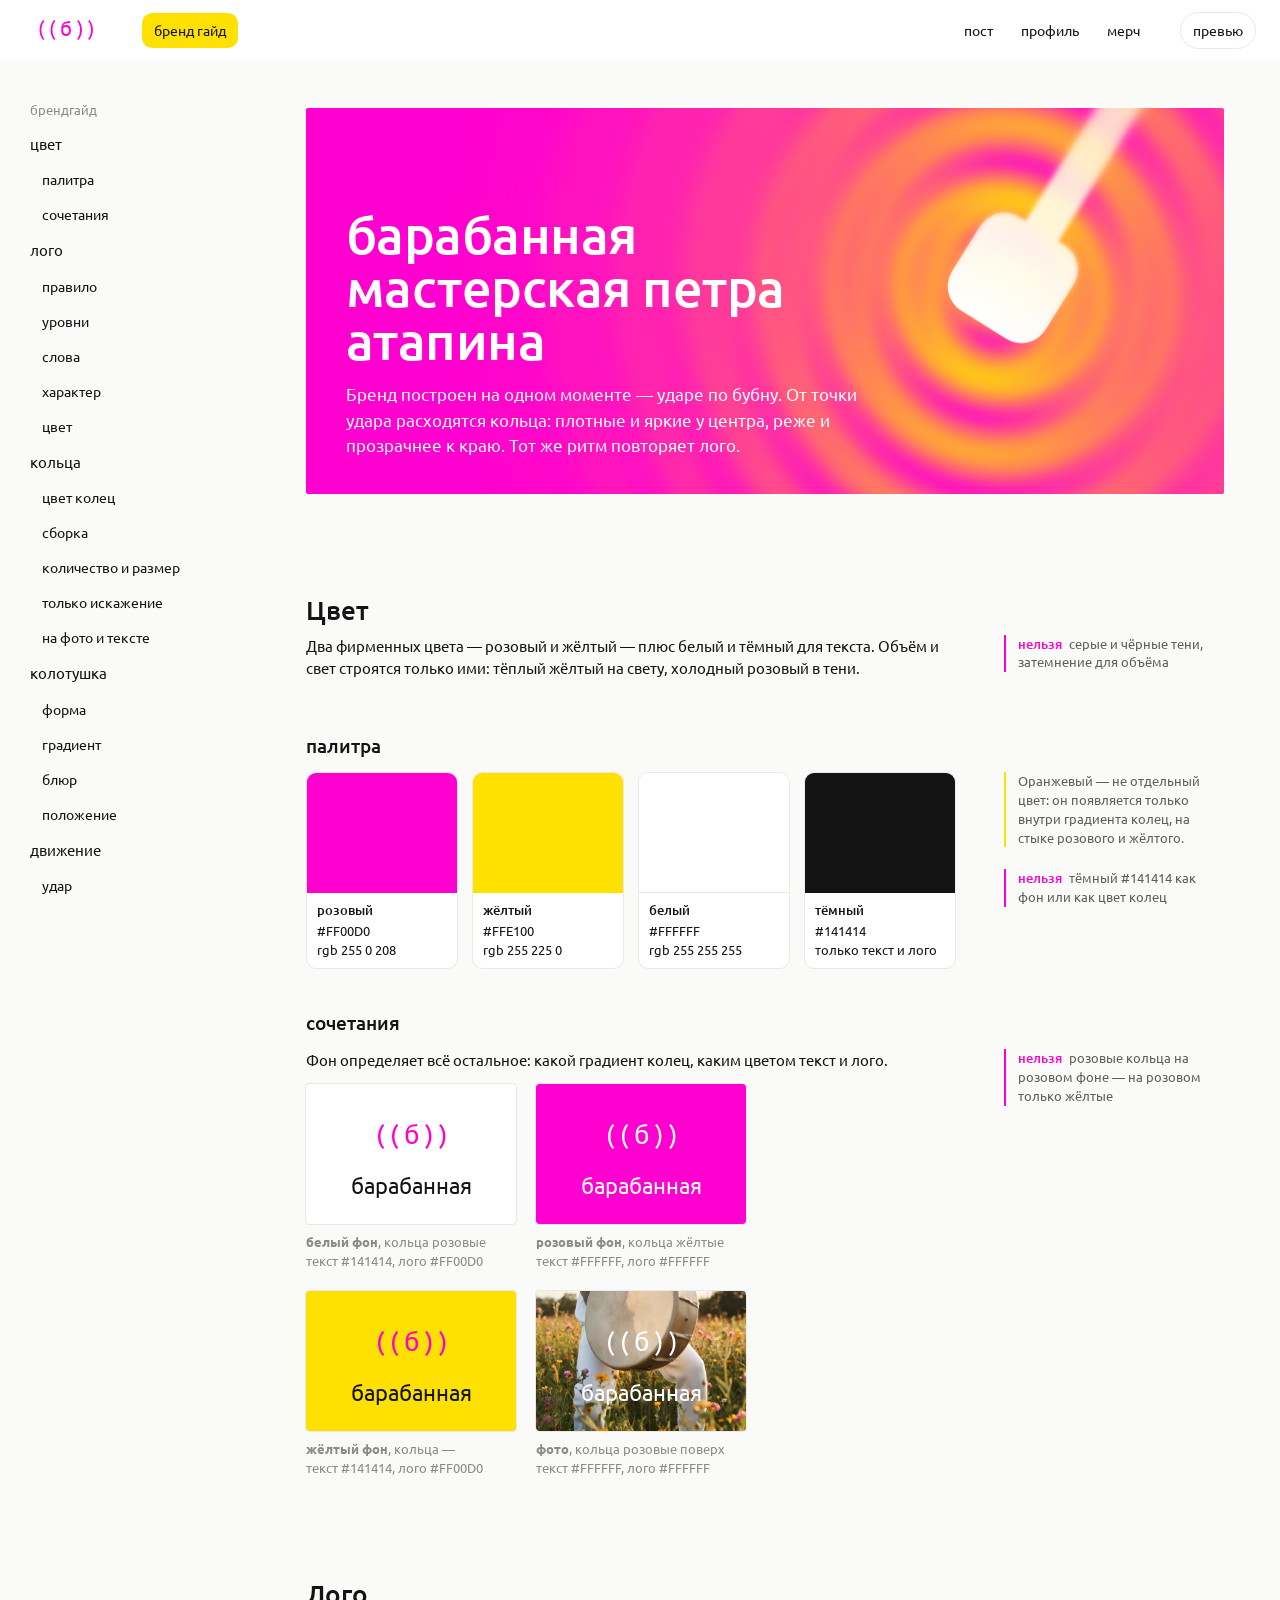
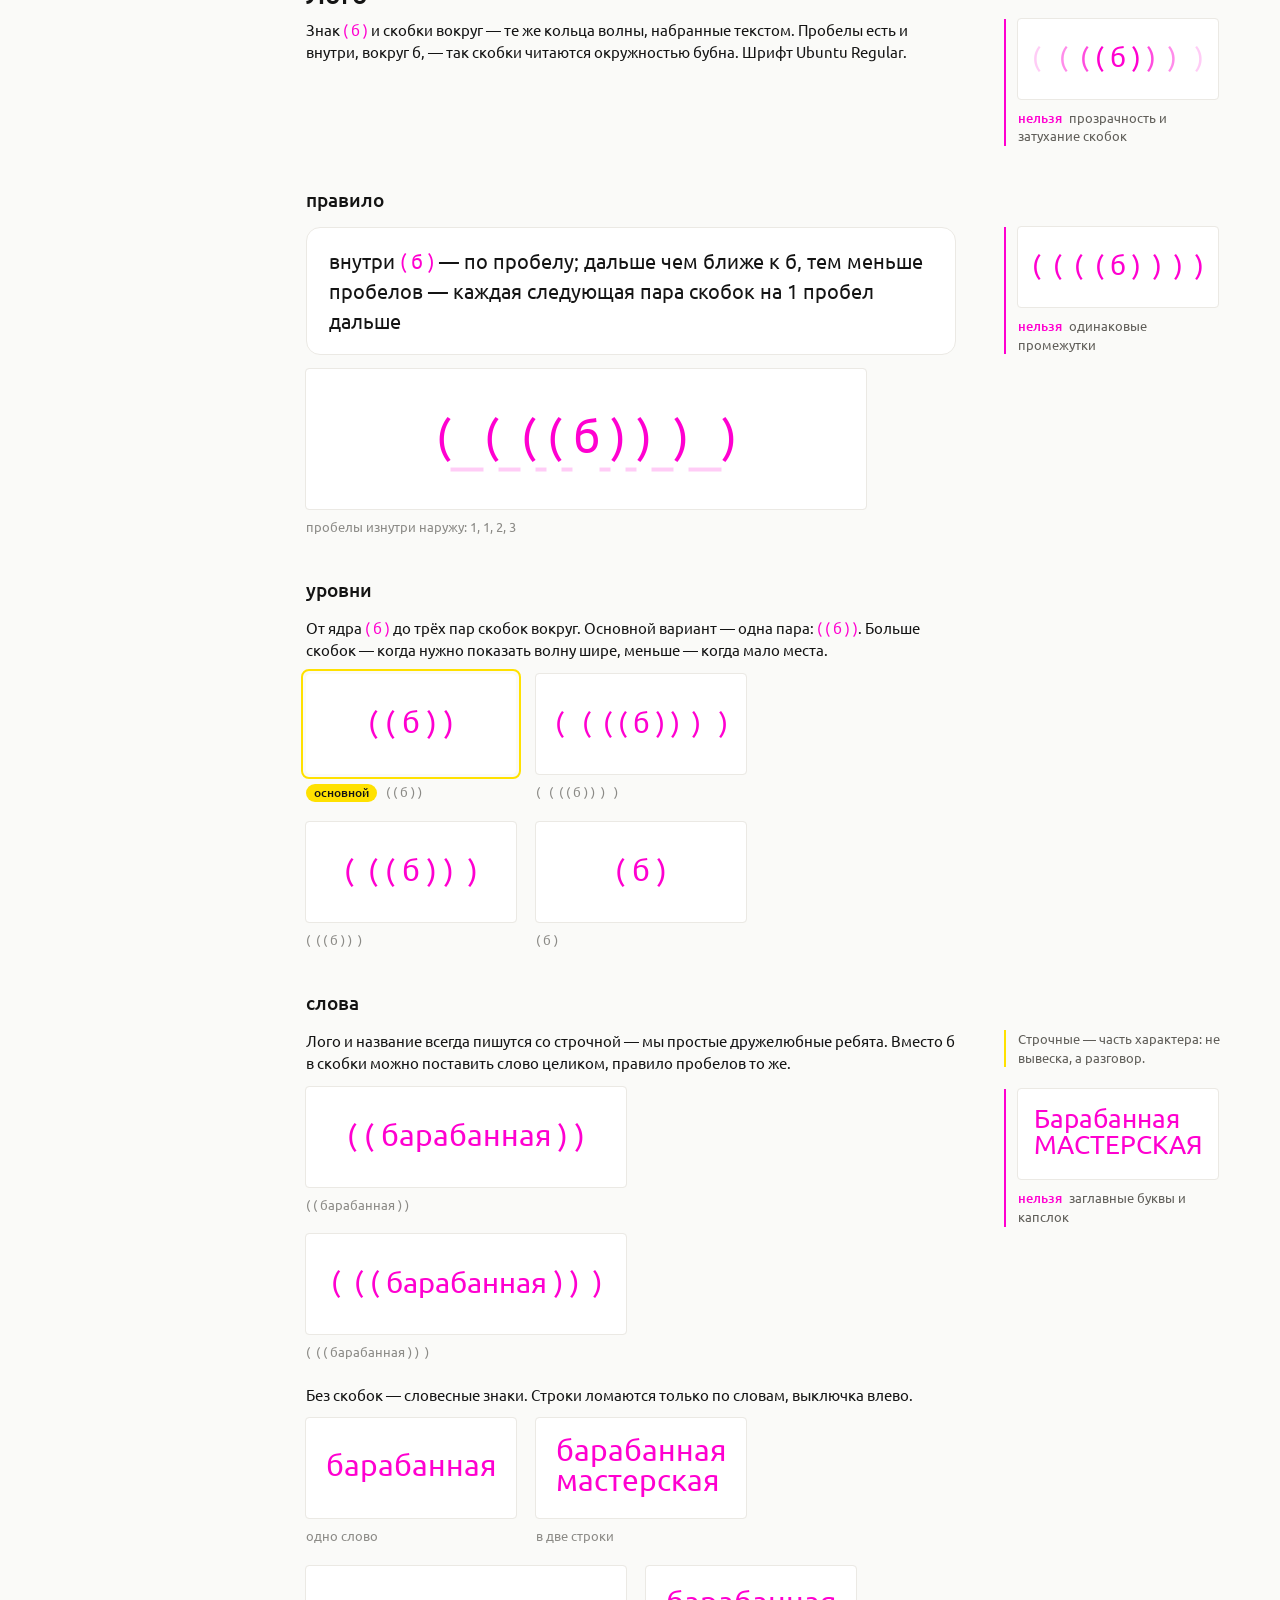
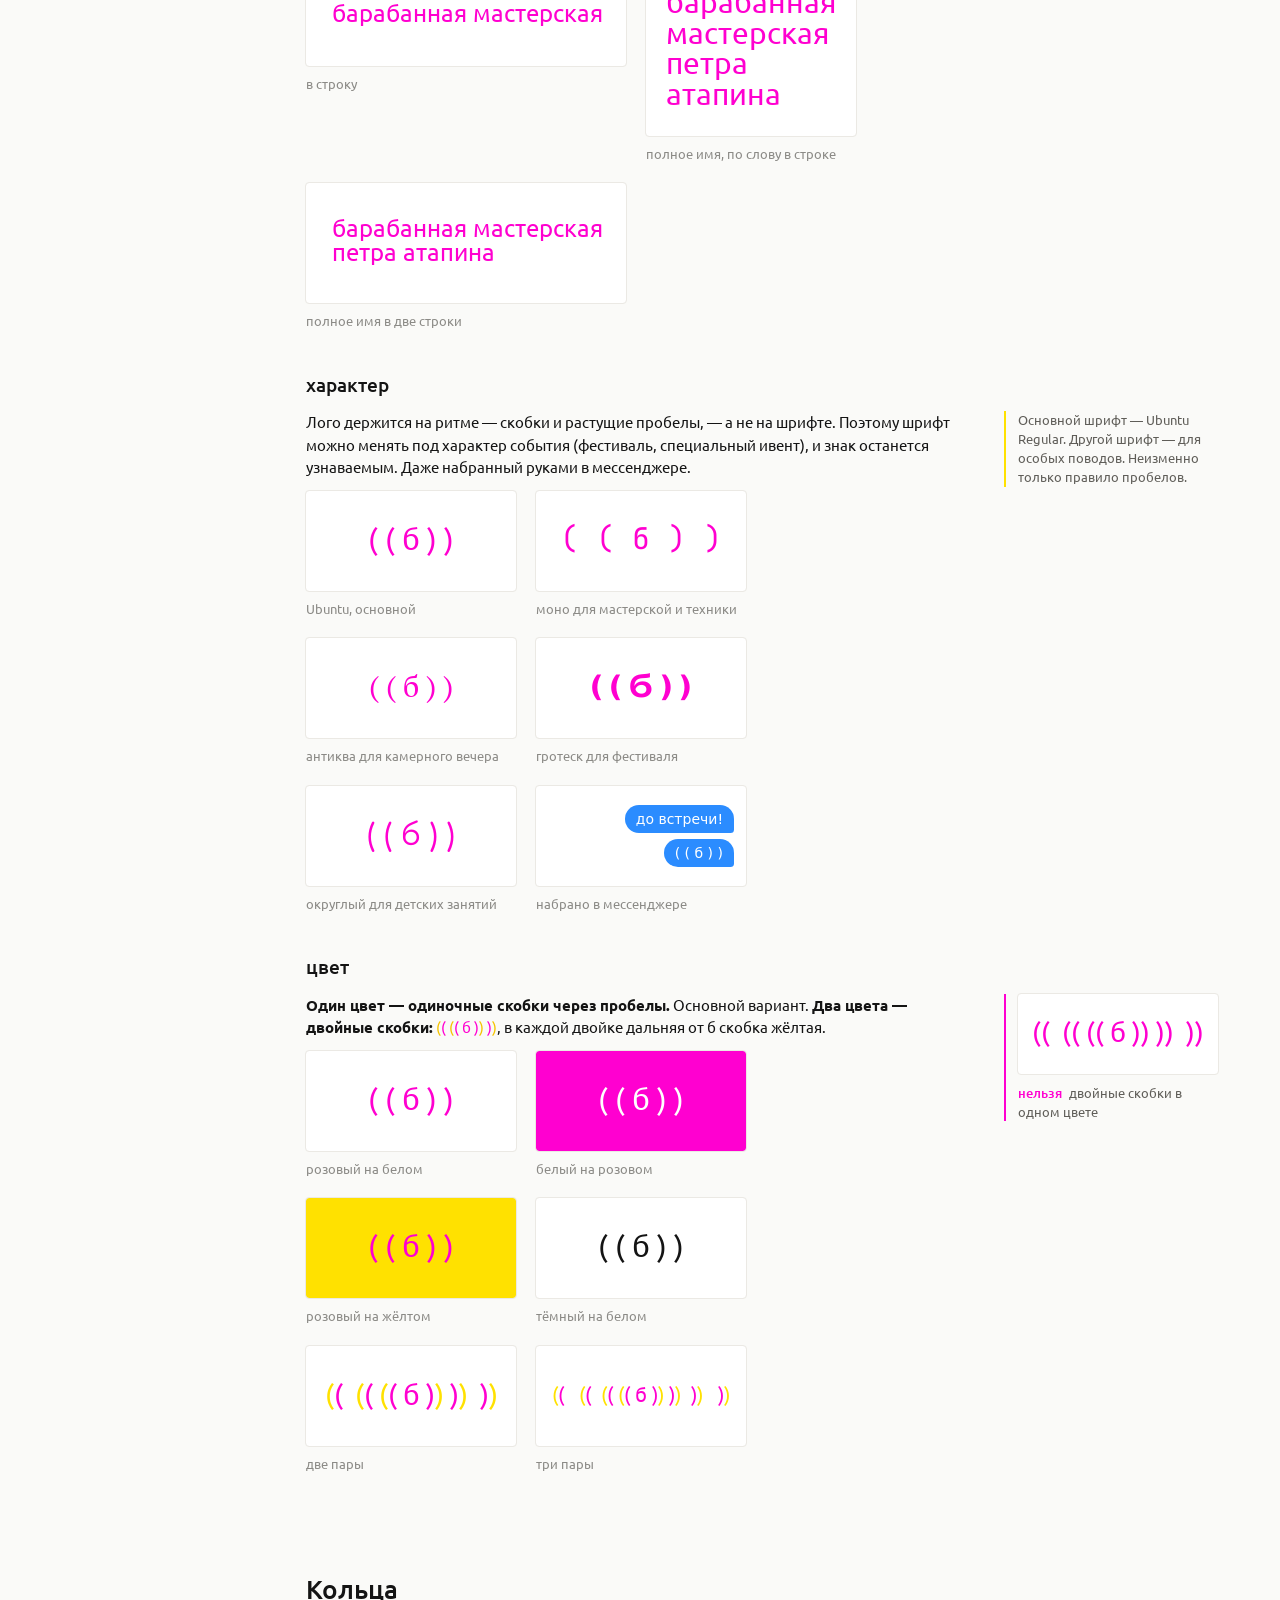
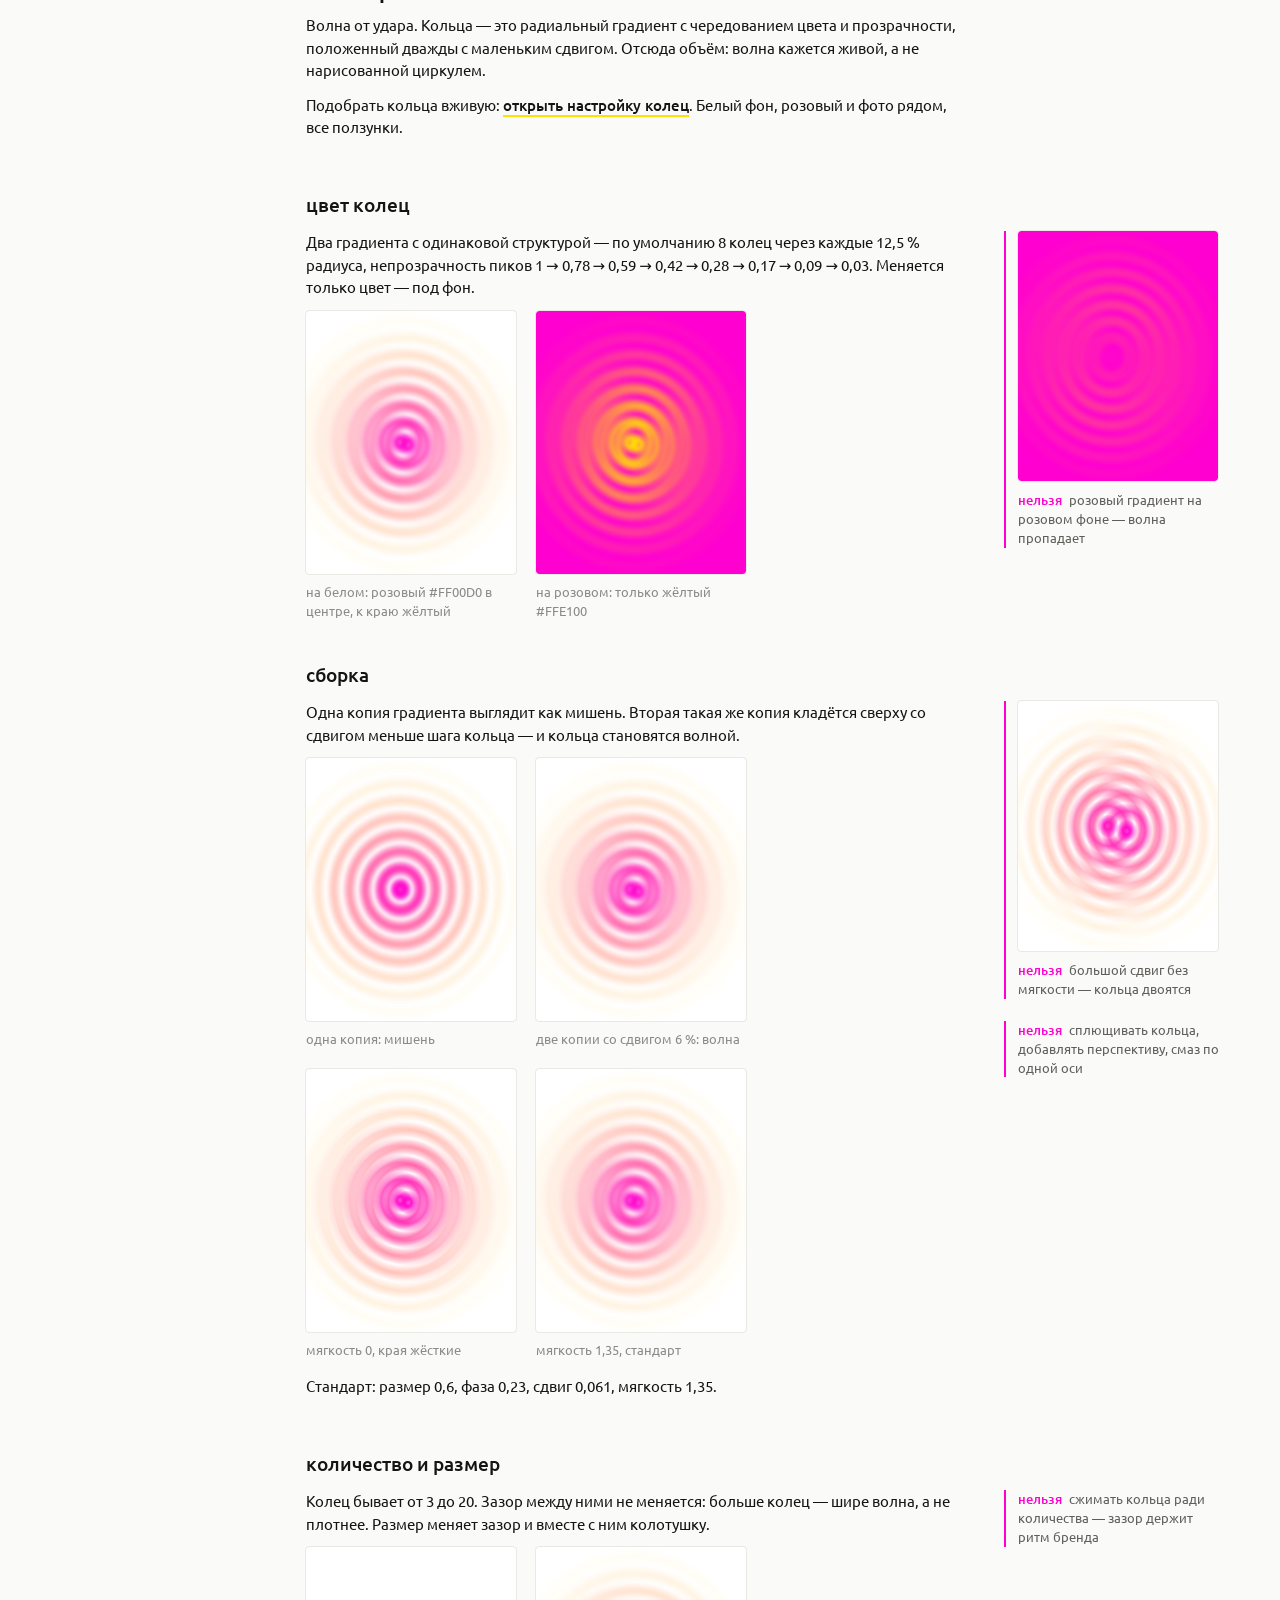
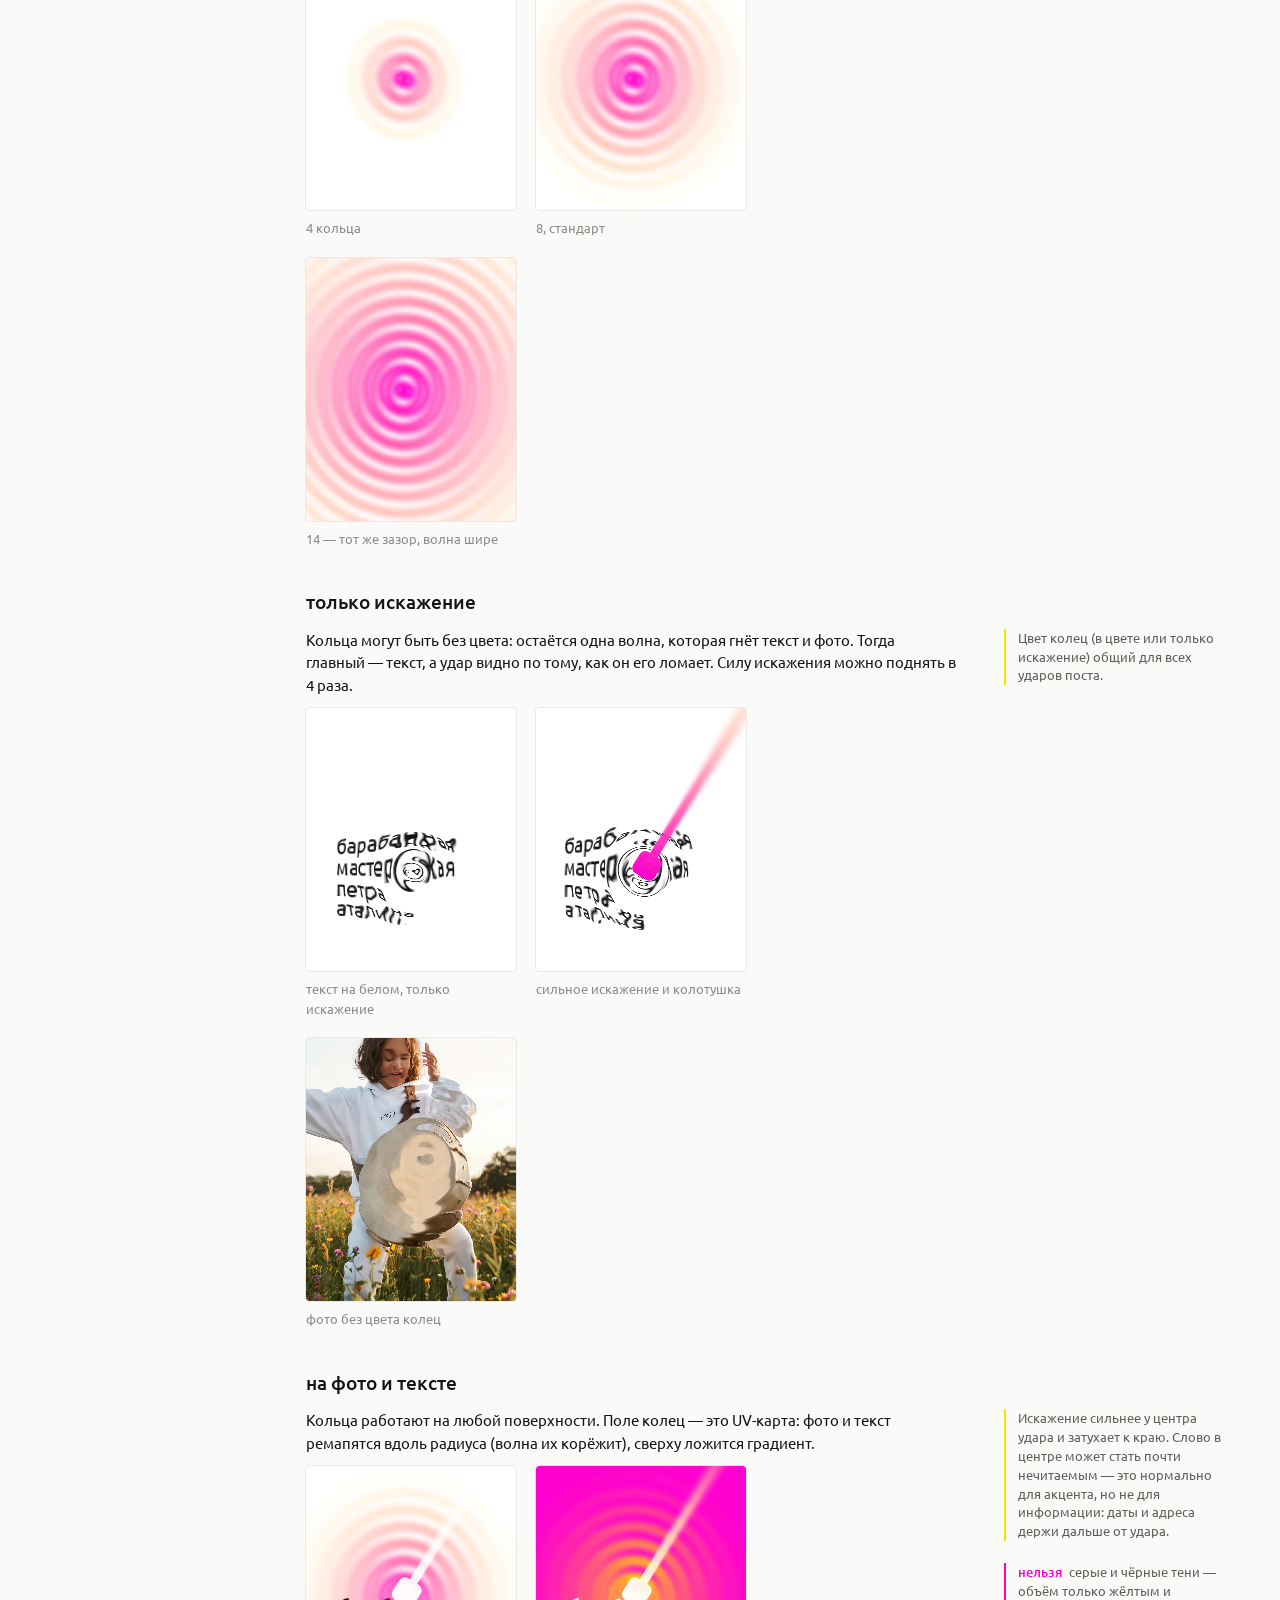
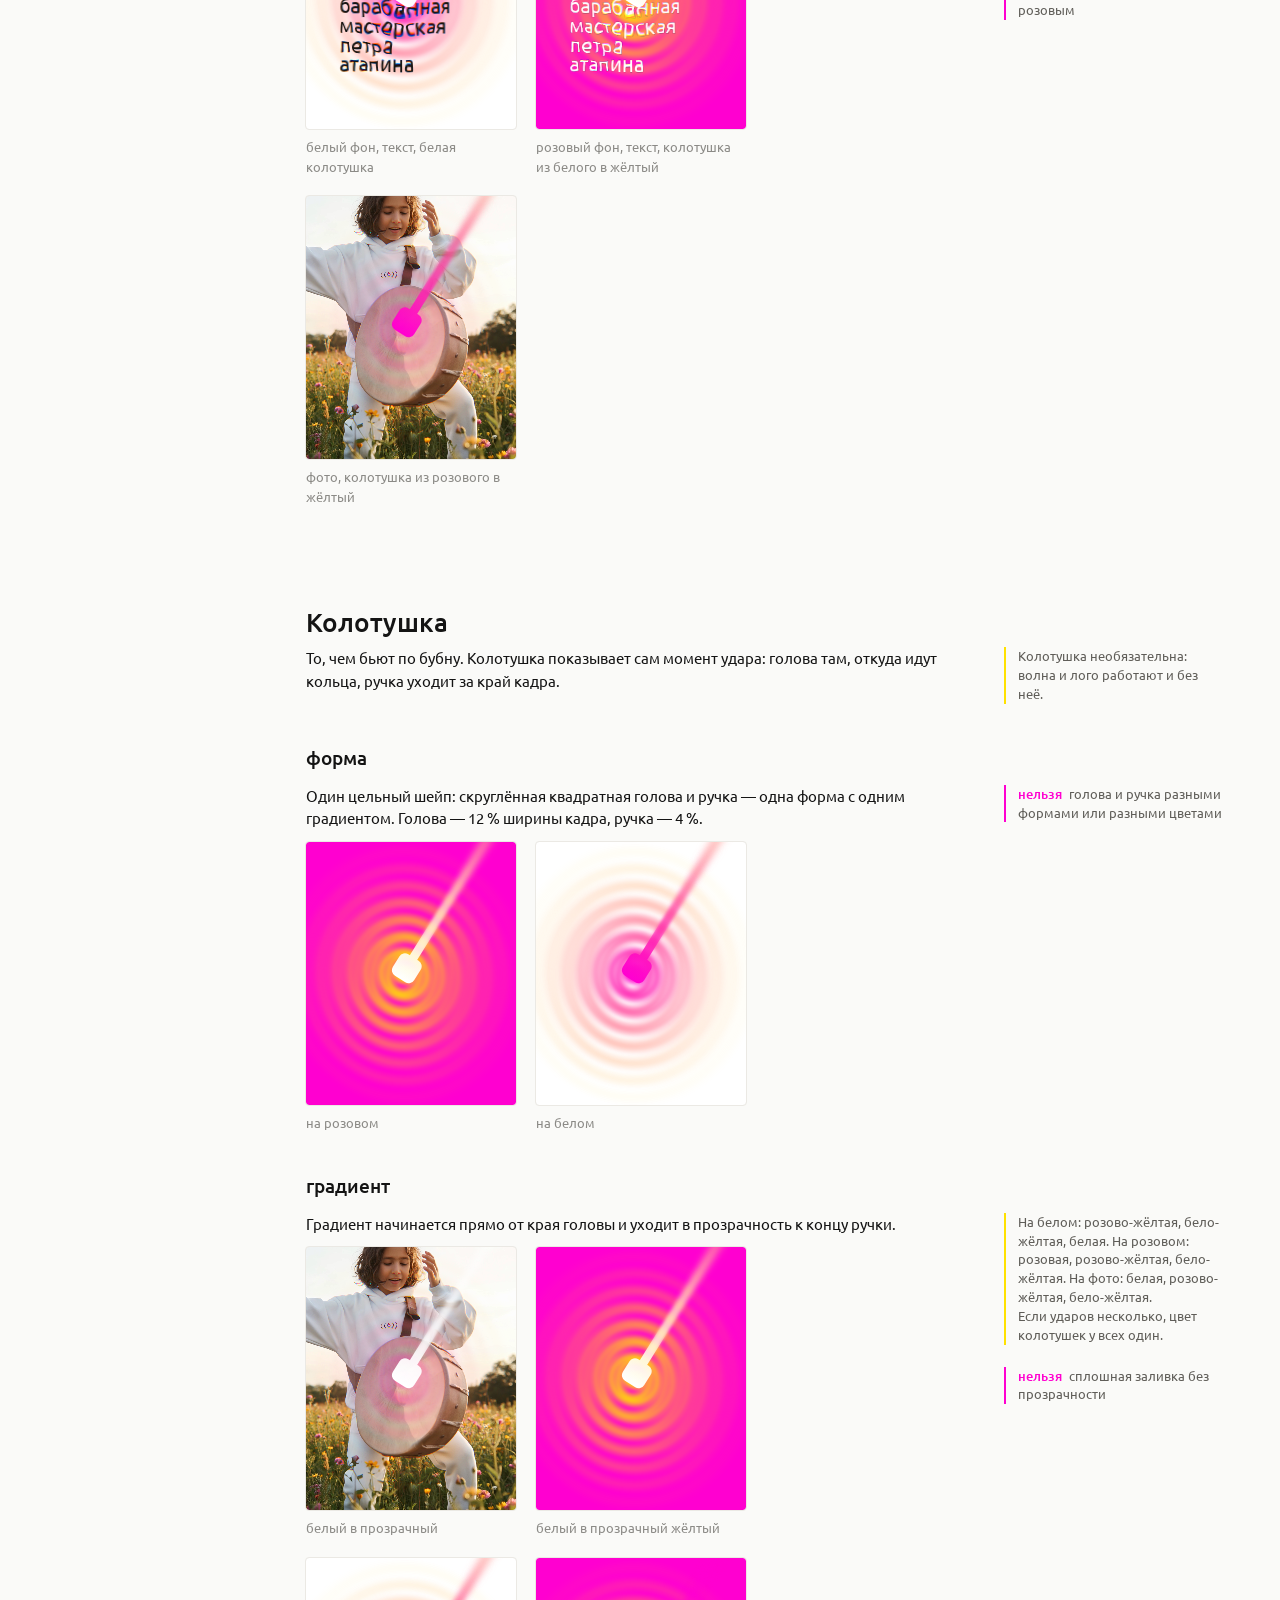
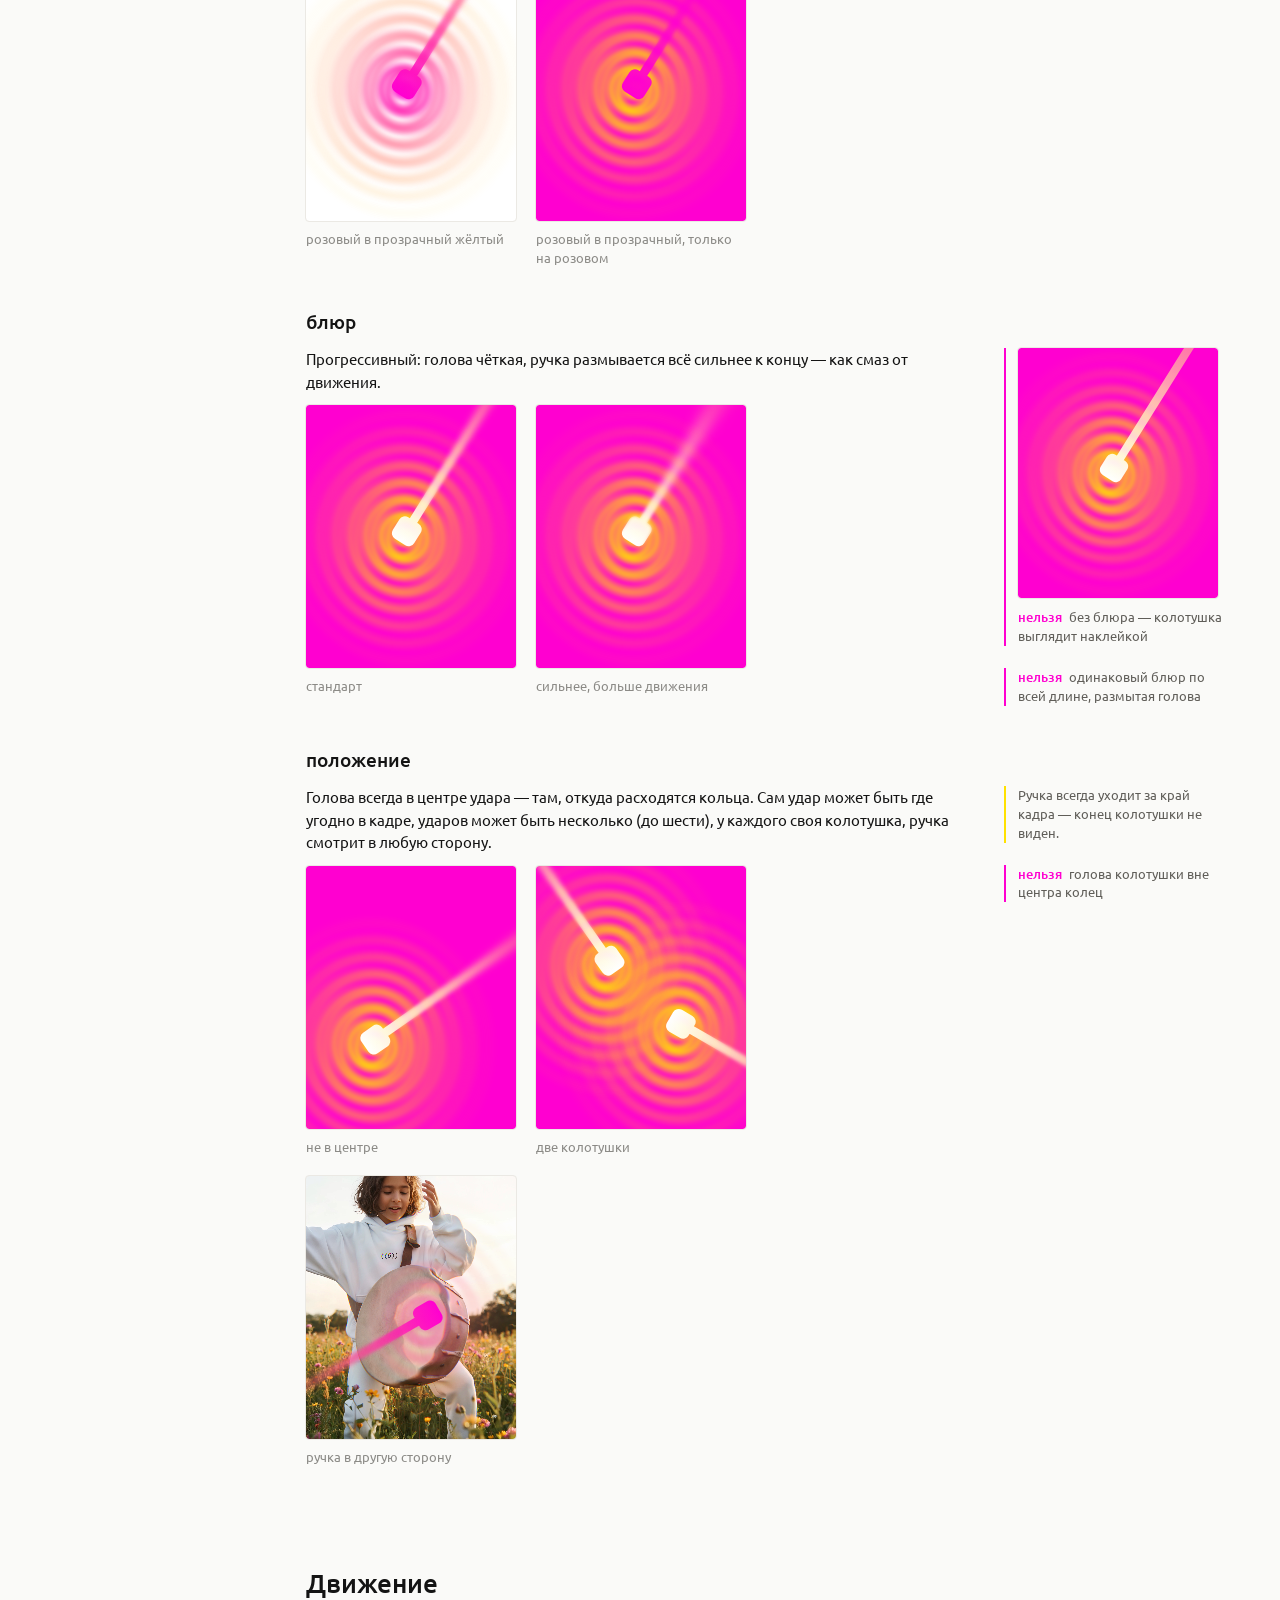
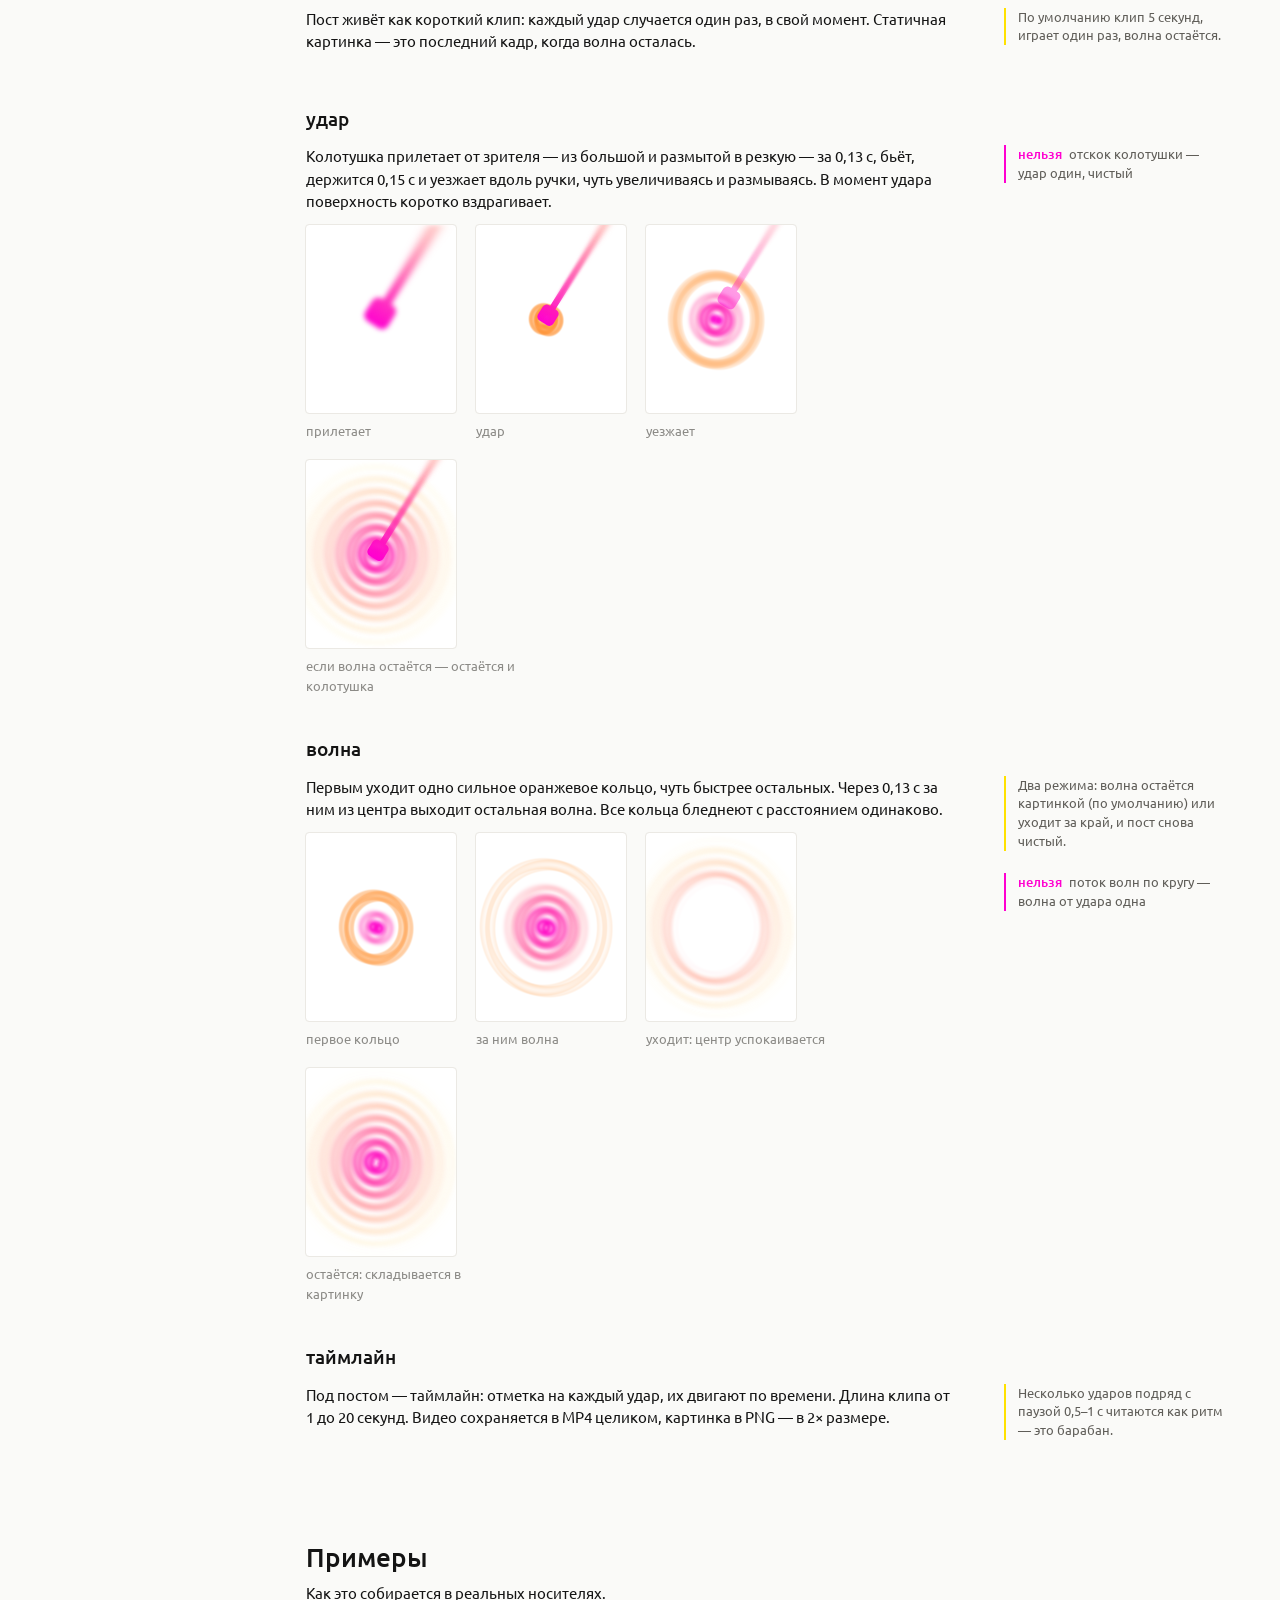
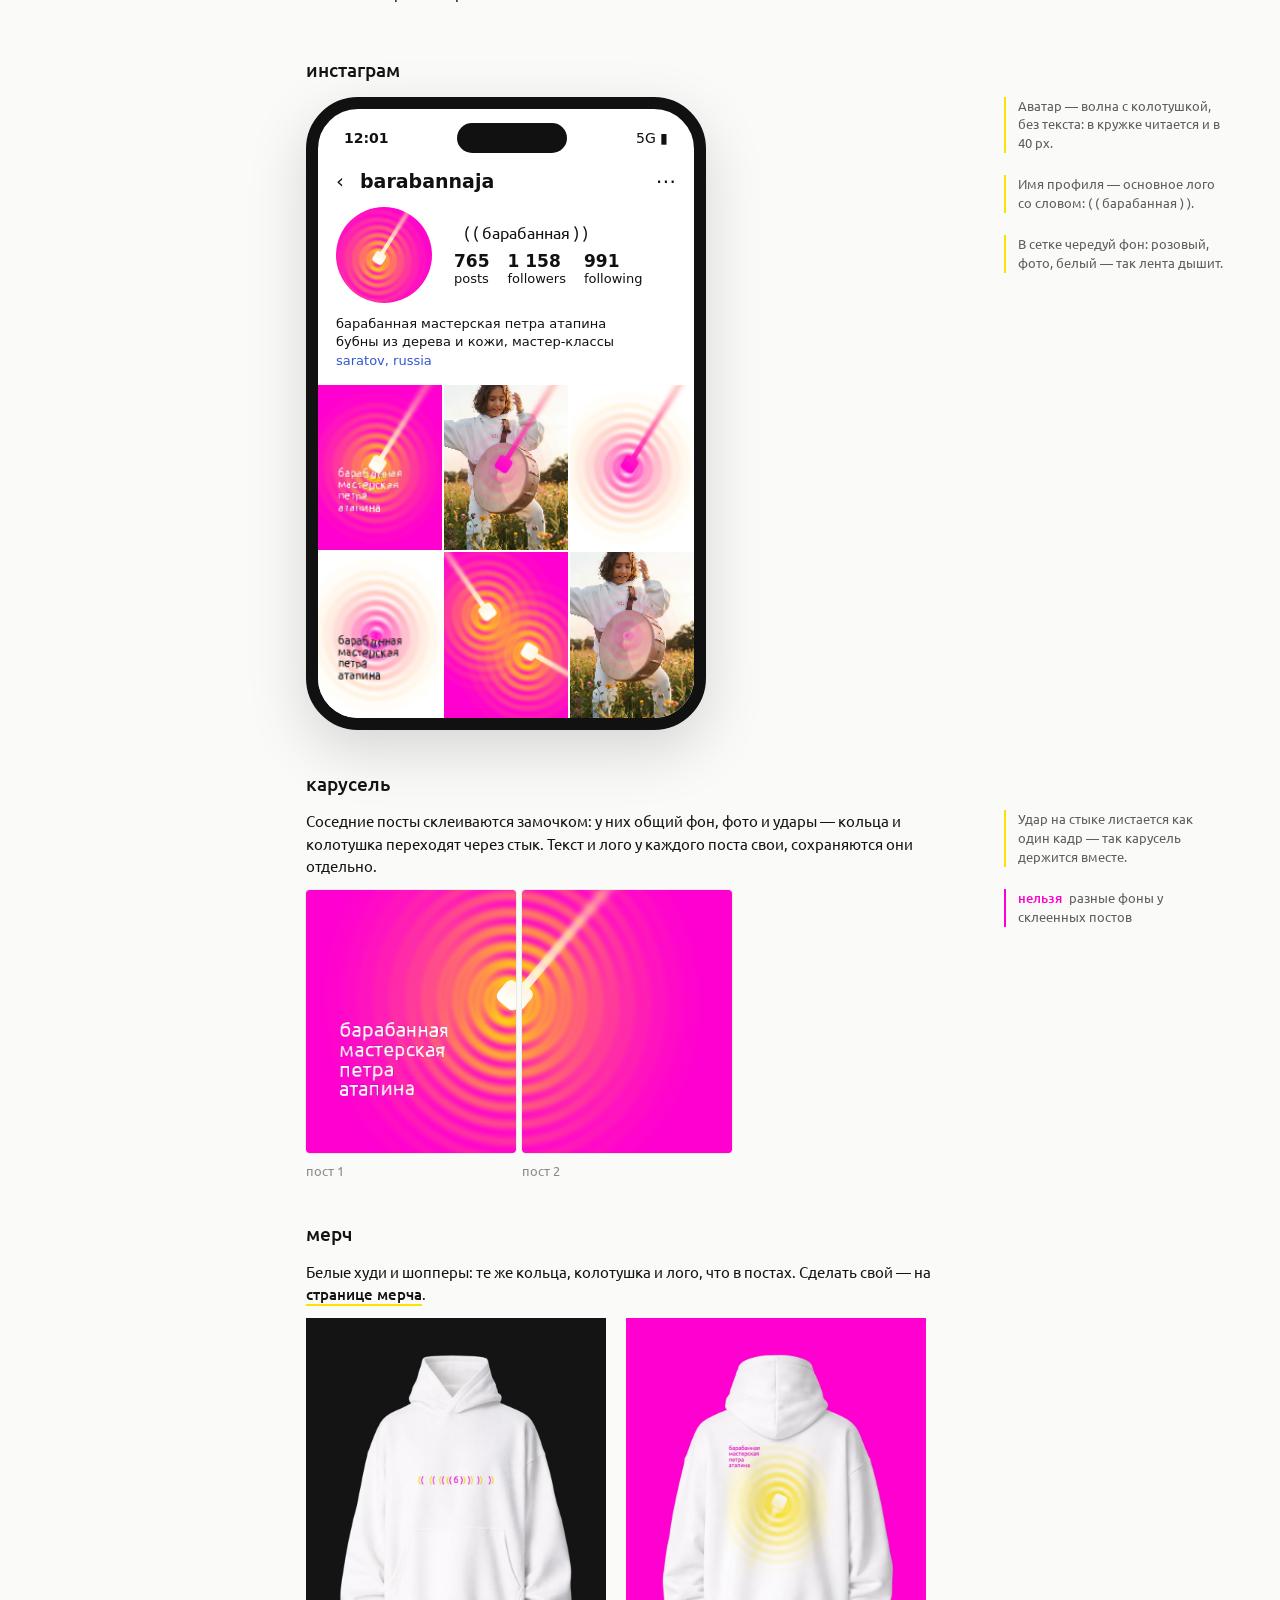
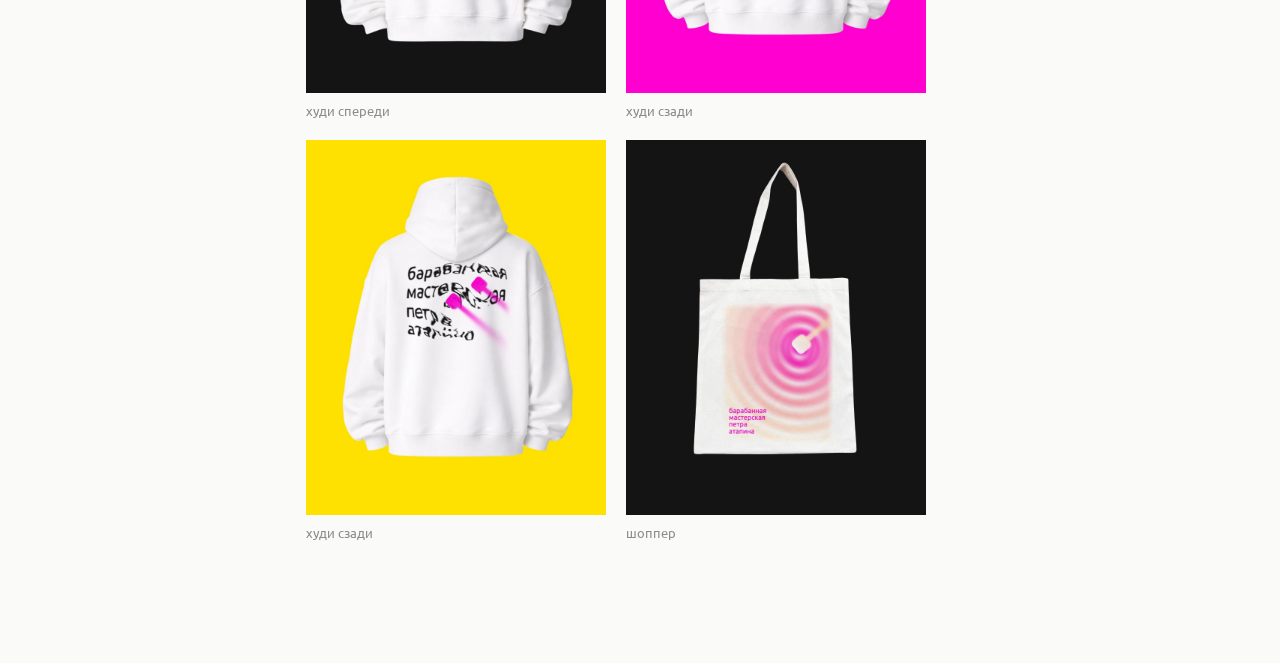
==== commit aef073b4: "Мерч на отдельной странице, мерч в гайде Co-Authored-By: Claude Opus 5.5 <noreply@anthropic.com>" ====
--- a/guide.html
+++ b/guide.html
@@ -48,6 +48,7 @@
 figcaption{font-size:13px;color:var(--mut);max-width:210px;white-space:pre-wrap}
 canvas{display:block;border-radius:3px;box-shadow:inset 0 0 0 1px rgba(0,0,0,.06)}
 figure canvas{outline:1px solid var(--line);outline-offset:0}
+.mimg{display:block;width:300px;height:auto}figure:has(>.mimg){width:300px}
 .blk{display:grid;grid-template-columns:minmax(0,1fr) 220px;column-gap:48px;align-items:start}
 .blk>h2,.blk>h3{grid-column:1/-1}
 .live{color:var(--ink);font-weight:500;text-decoration:none;border-bottom:2px solid var(--yellow)}
@@ -105,7 +106,7 @@
 </head>
 <body>
 <header class="topbar"><a class="tblogo" href="guide.html" title="бренд гайд"><span id="brand"></span></a><a class="tbl on" href="guide.html">бренд гайд</a>
-  <nav class="tbnav"><a href="assets.html#posts">пост</a><a href="assets.html#profile">профиль</a></nav><a class="tbeye" href="assets.html#preview">превью</a></header>
+  <nav class="tbnav"><a href="assets.html#posts">пост</a><a href="assets.html#profile">профиль</a><a href="merch.html">мерч</a></nav><a class="tbeye" href="assets.html#preview">превью</a></header>
 <aside>
 
   <nav class="menu">
@@ -137,6 +138,7 @@
     <a href="#use" data-s="use">примеры</a>
     <a class="sub" href="#use-insta" data-s="use">инстаграм</a>
     <a class="sub" href="#use-carousel" data-s="use">карусель</a>
+    <a class="sub" href="#use-merch" data-s="use">мерч</a>
   </nav>
 </aside>
 <main>
@@ -364,6 +366,15 @@
       <figure><canvas data-r='{"bg":"pink","text":false,"cx":-0.05,"cy":0.42,"n":12,"sticks":[{"grad":"whiteyellow","angle":-50}]}'></canvas><figcaption>пост 2</figcaption></figure>
     </div>
     </div><div class="mg"><div class="note"><p>Удар на стыке листается как один кадр — так карусель держится вместе.</p></div><div class="note no"><p><b>нельзя</b> разные фоны у склеенных постов</p></div></div></div>
+    <div class="blk"><h3 id="use-merch">мерч</h3><div class="mc">
+    <p>Белые худи и шопперы: те же кольца, колотушка и лого, что в постах. Сделать свой — на <a class="live" href="merch.html">странице мерча</a>.</p>
+    <div class="row">
+      <figure><img class="mimg" src="stills/merch/hoodie-front.jpg" alt="белое худи спереди, двухцветное лого на груди, на чёрном фоне"><figcaption>худи спереди</figcaption></figure>
+      <figure><img class="mimg" src="stills/merch/hoodie-back-rings.jpg" alt="белое худи сзади, жёлтые кольца с колотушкой и мелкое розовое название, на розовом фоне"><figcaption>худи сзади</figcaption></figure>
+      <figure><img class="mimg" src="stills/merch/hoodie-back-name.jpg" alt="белое худи сзади, крупное название, искажённое двумя ударами, на жёлтом фоне"><figcaption>худи сзади</figcaption></figure>
+      <figure><img class="mimg" src="stills/merch/tote.jpg" alt="белый шоппер, розовые кольца и название, на чёрном фоне"><figcaption>шоппер</figcaption></figure>
+    </div>
+    </div><div class="mg"></div></div>
   </section>
 </main>
 <script src="sample-photo.js"></script>
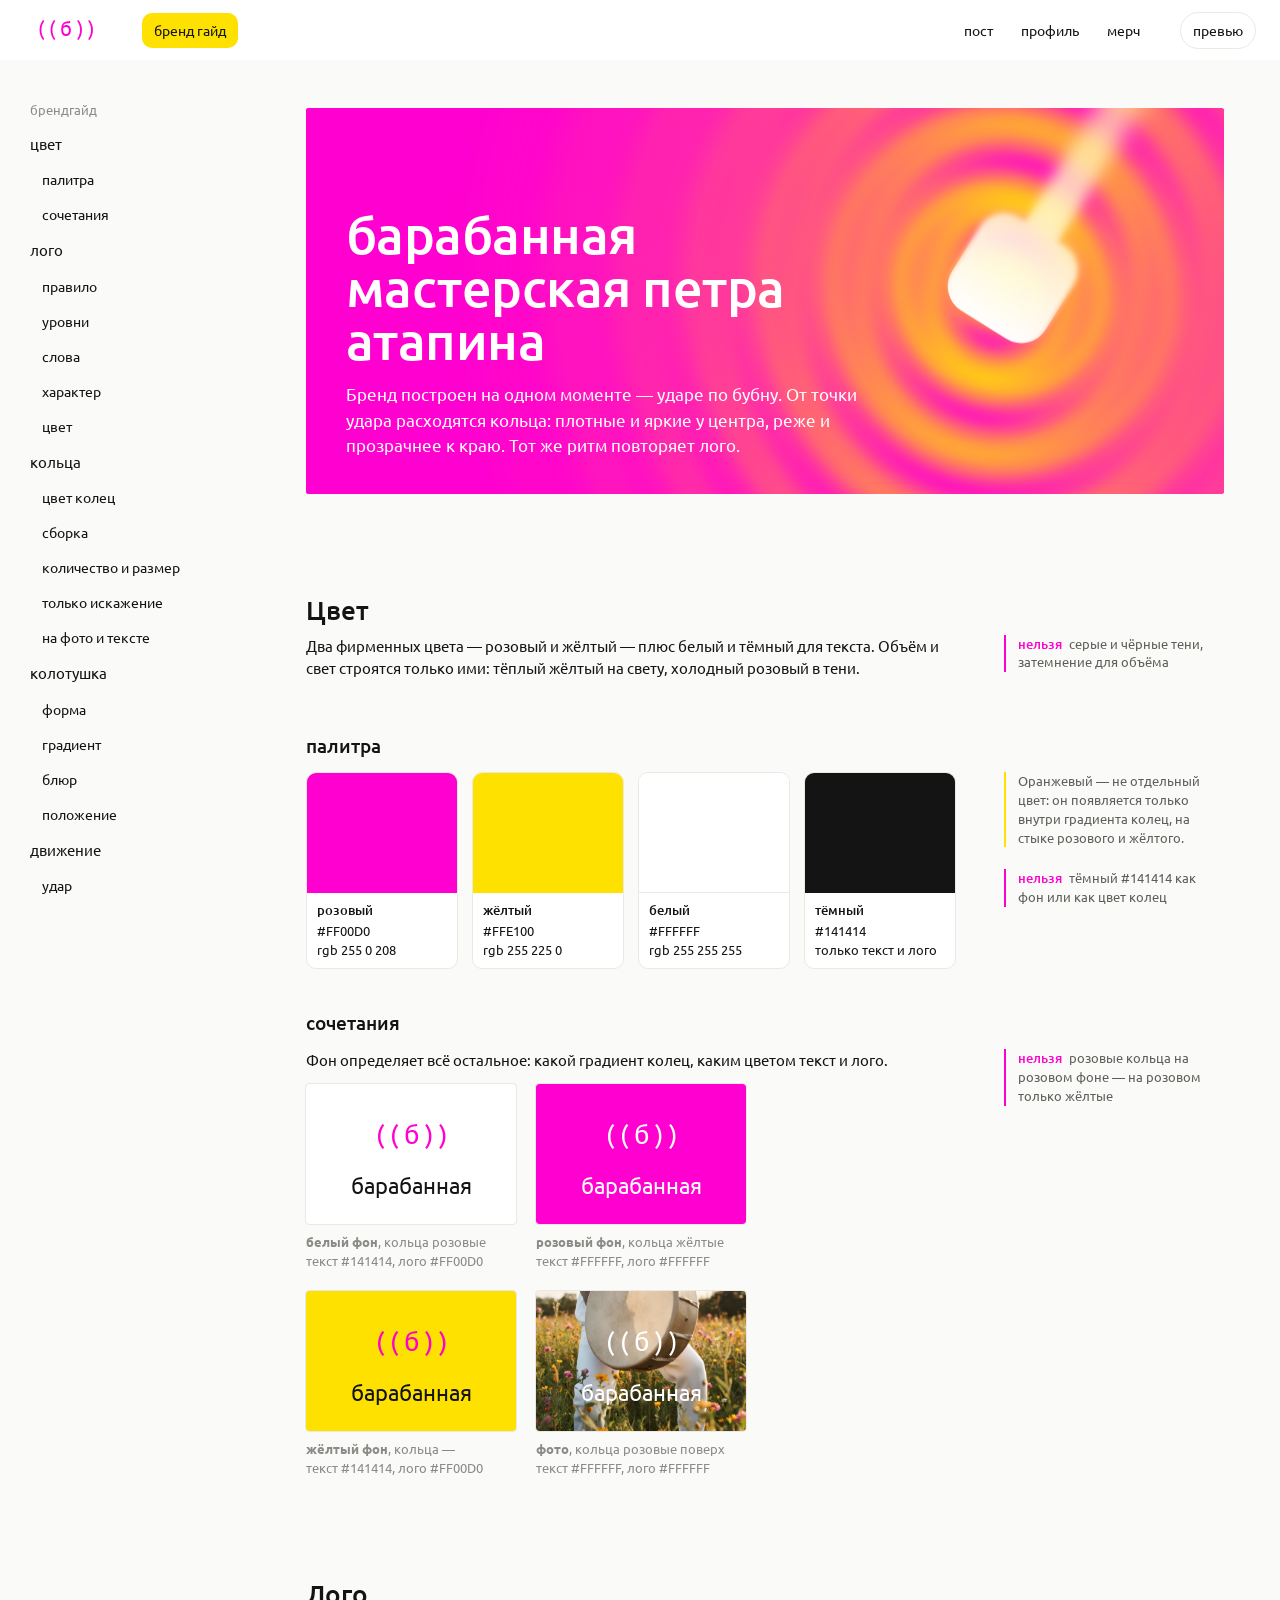
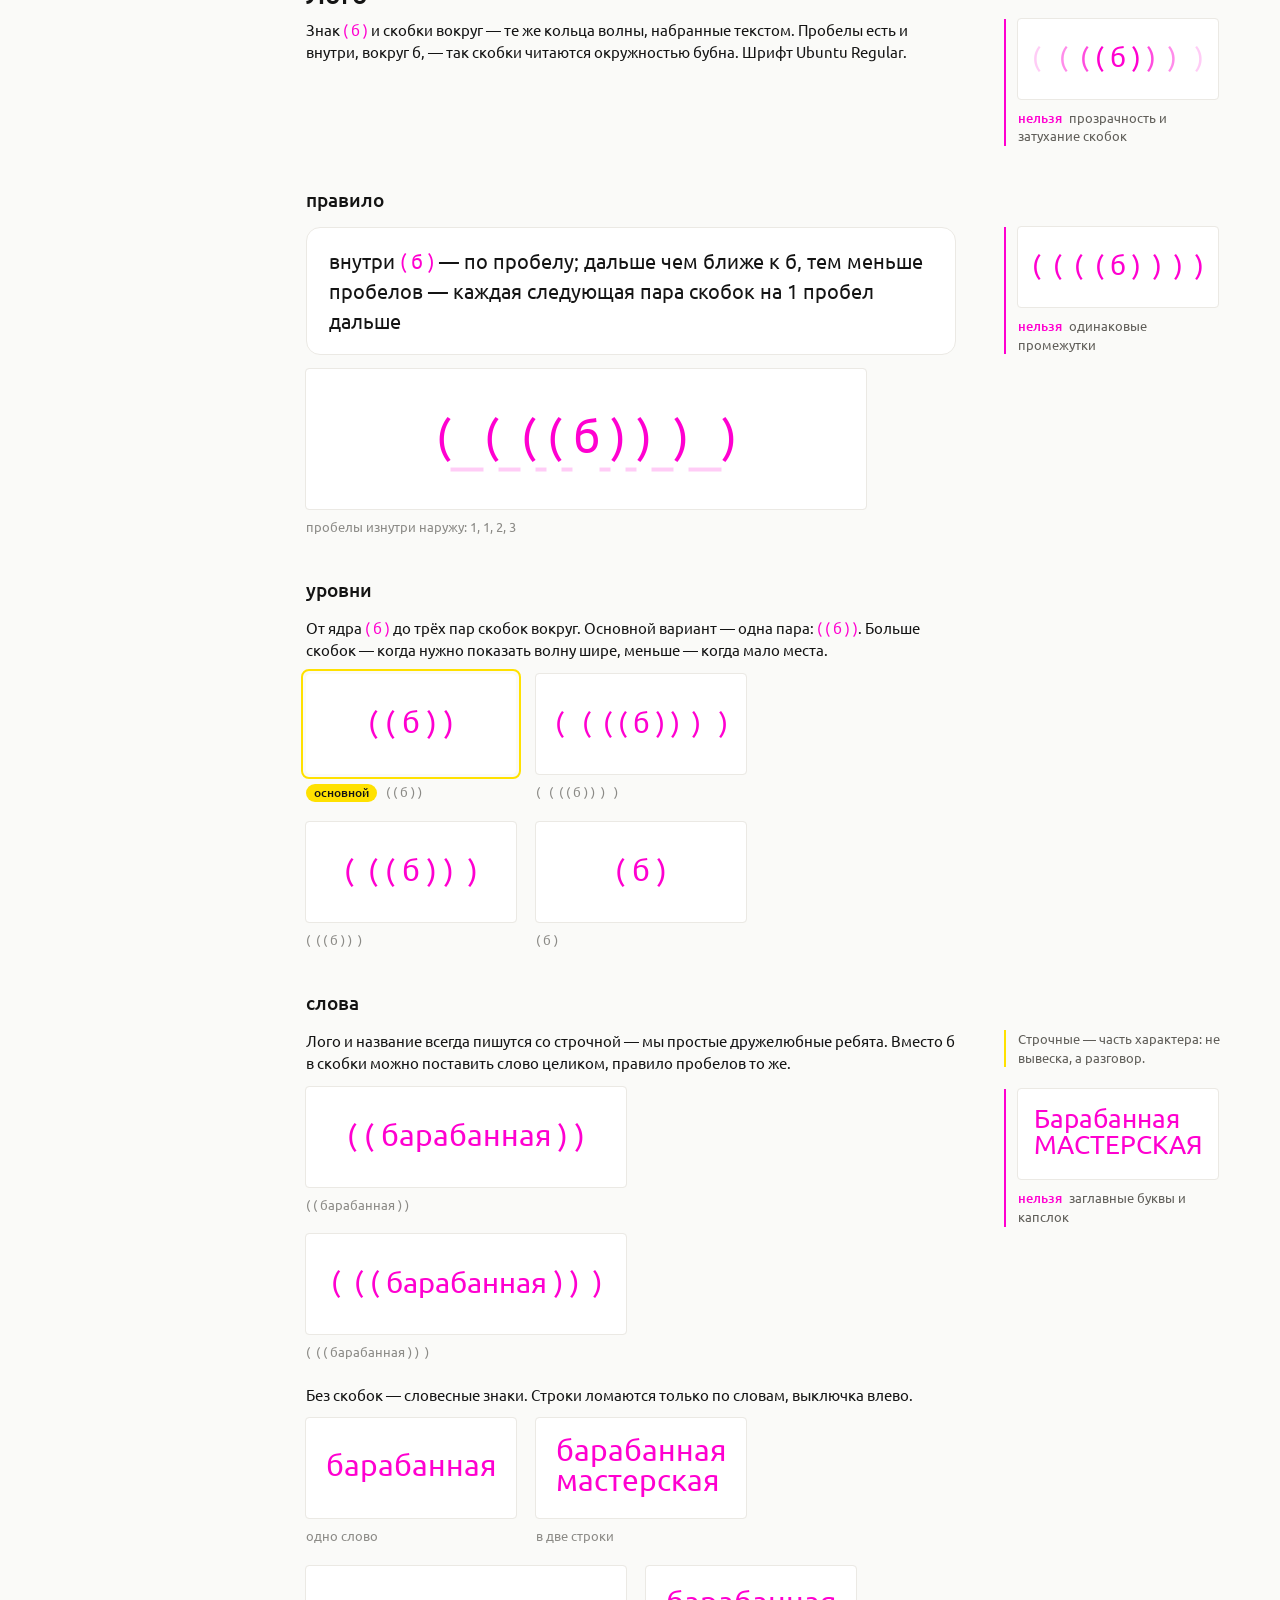
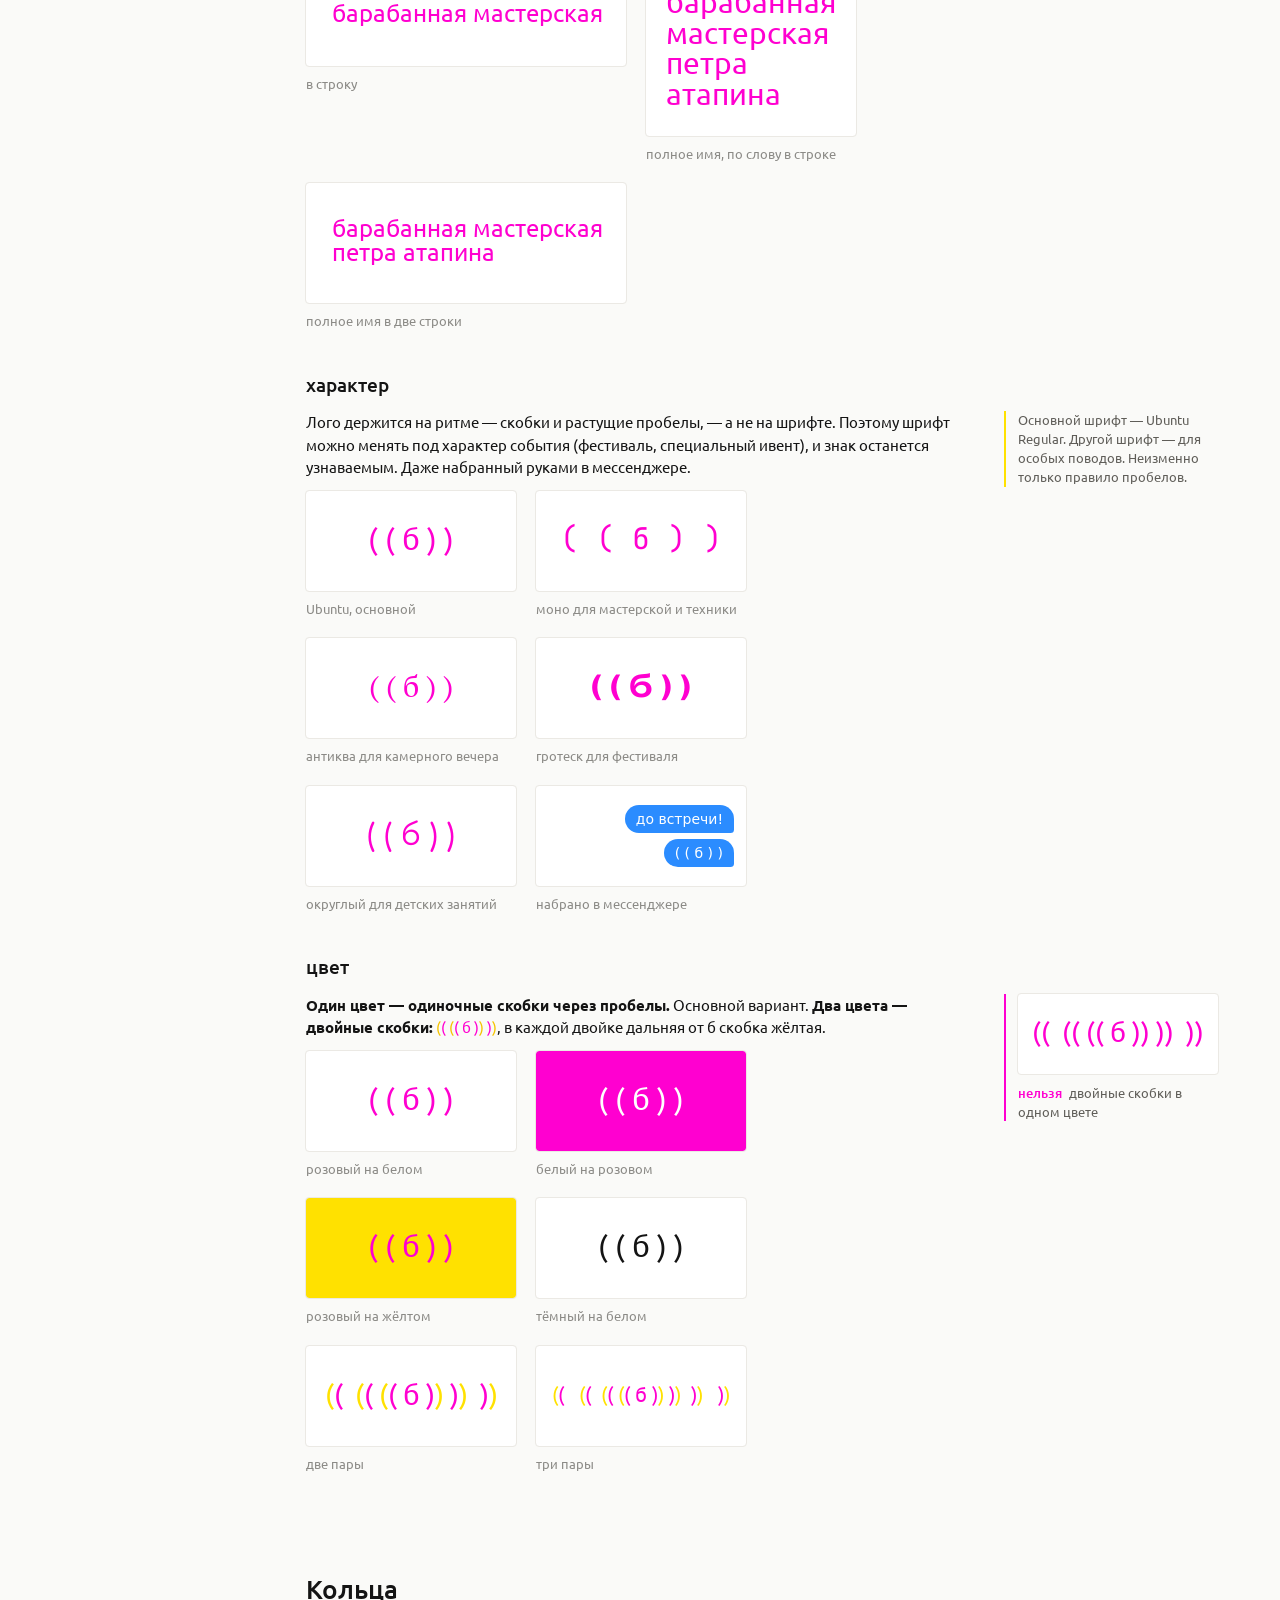
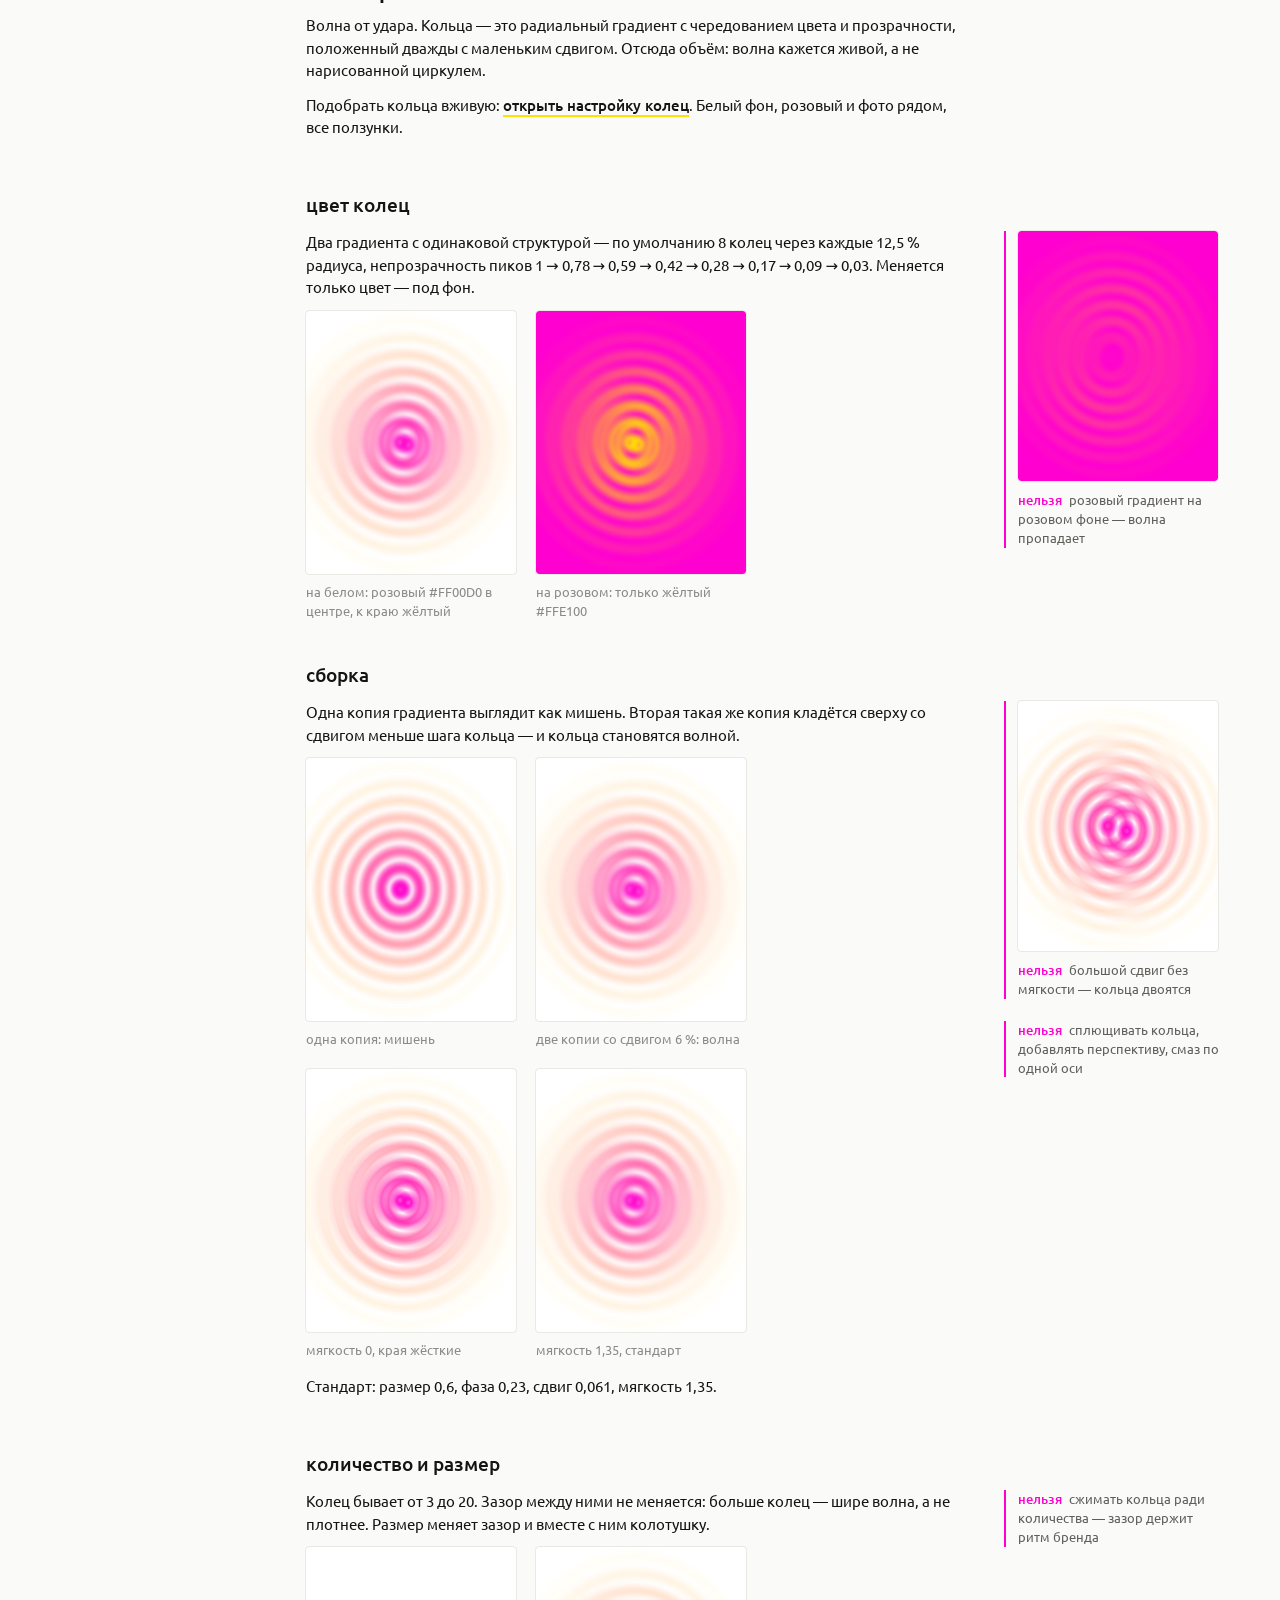
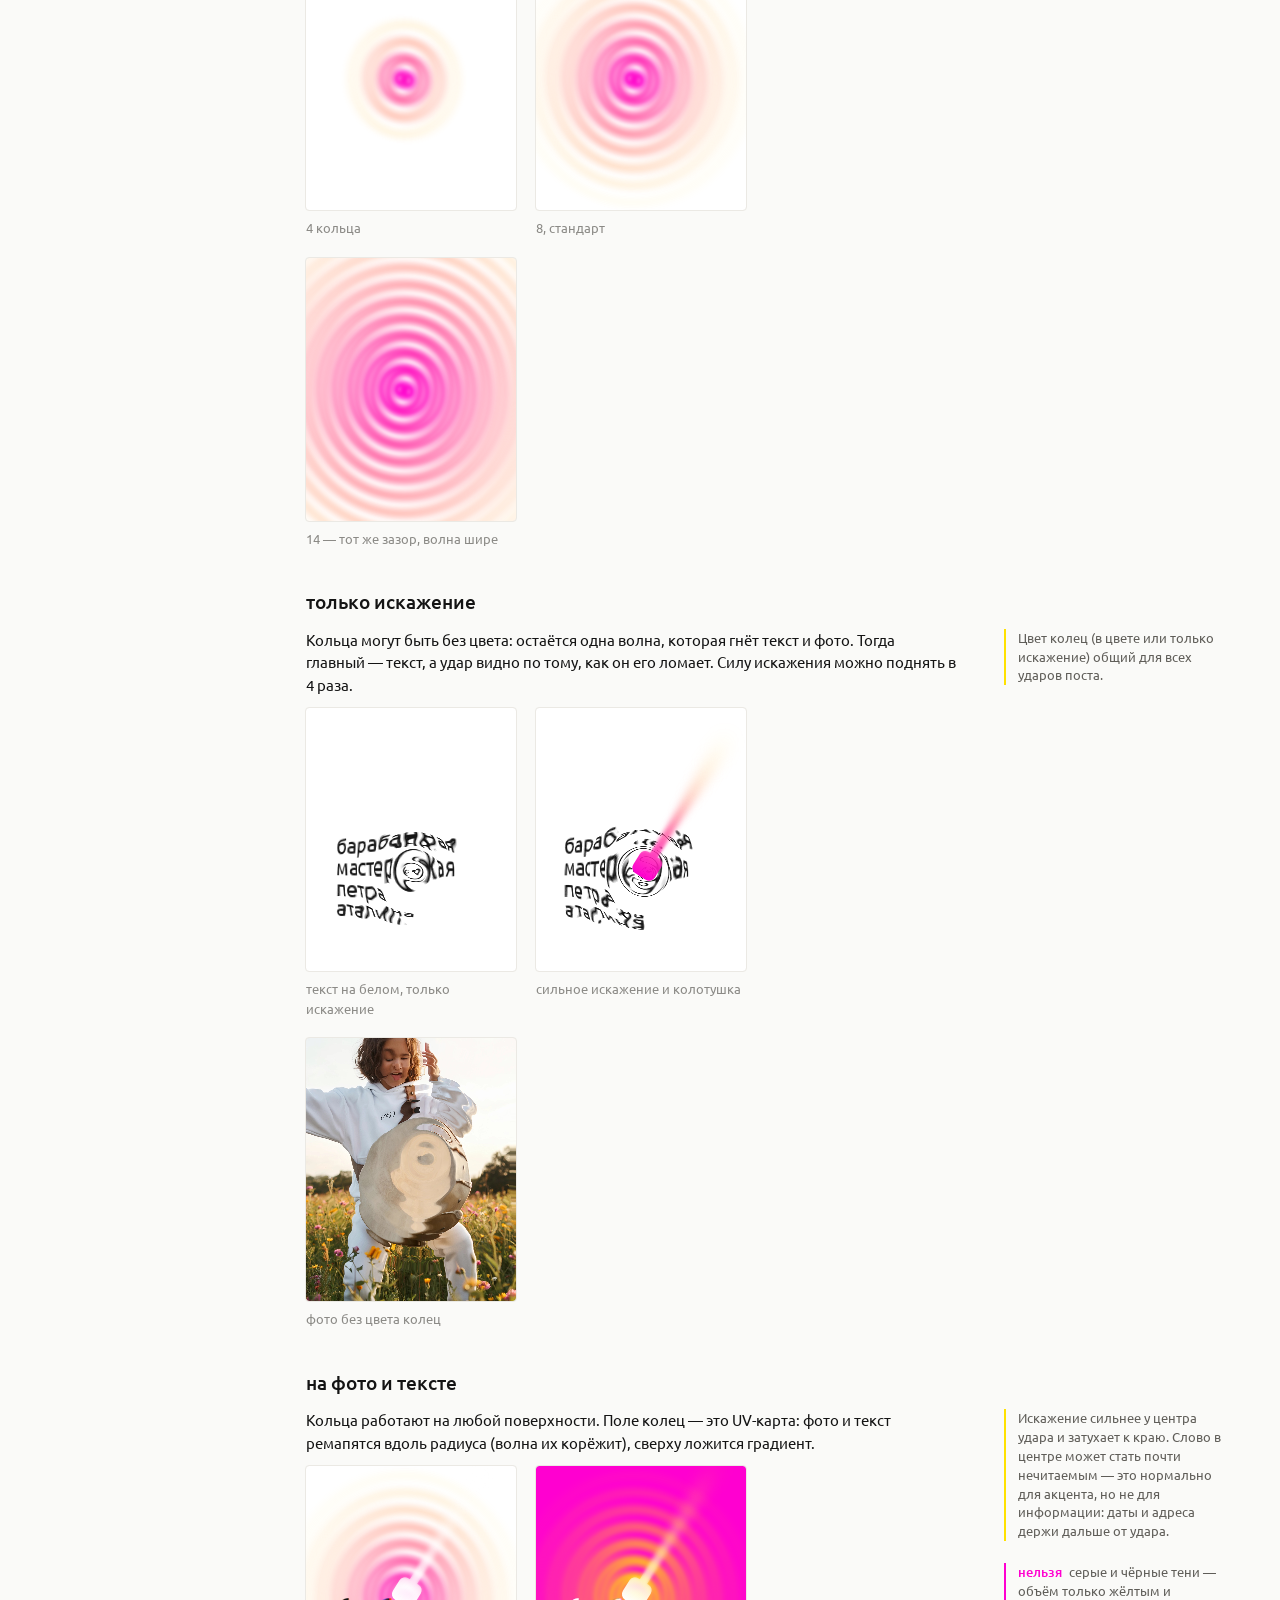
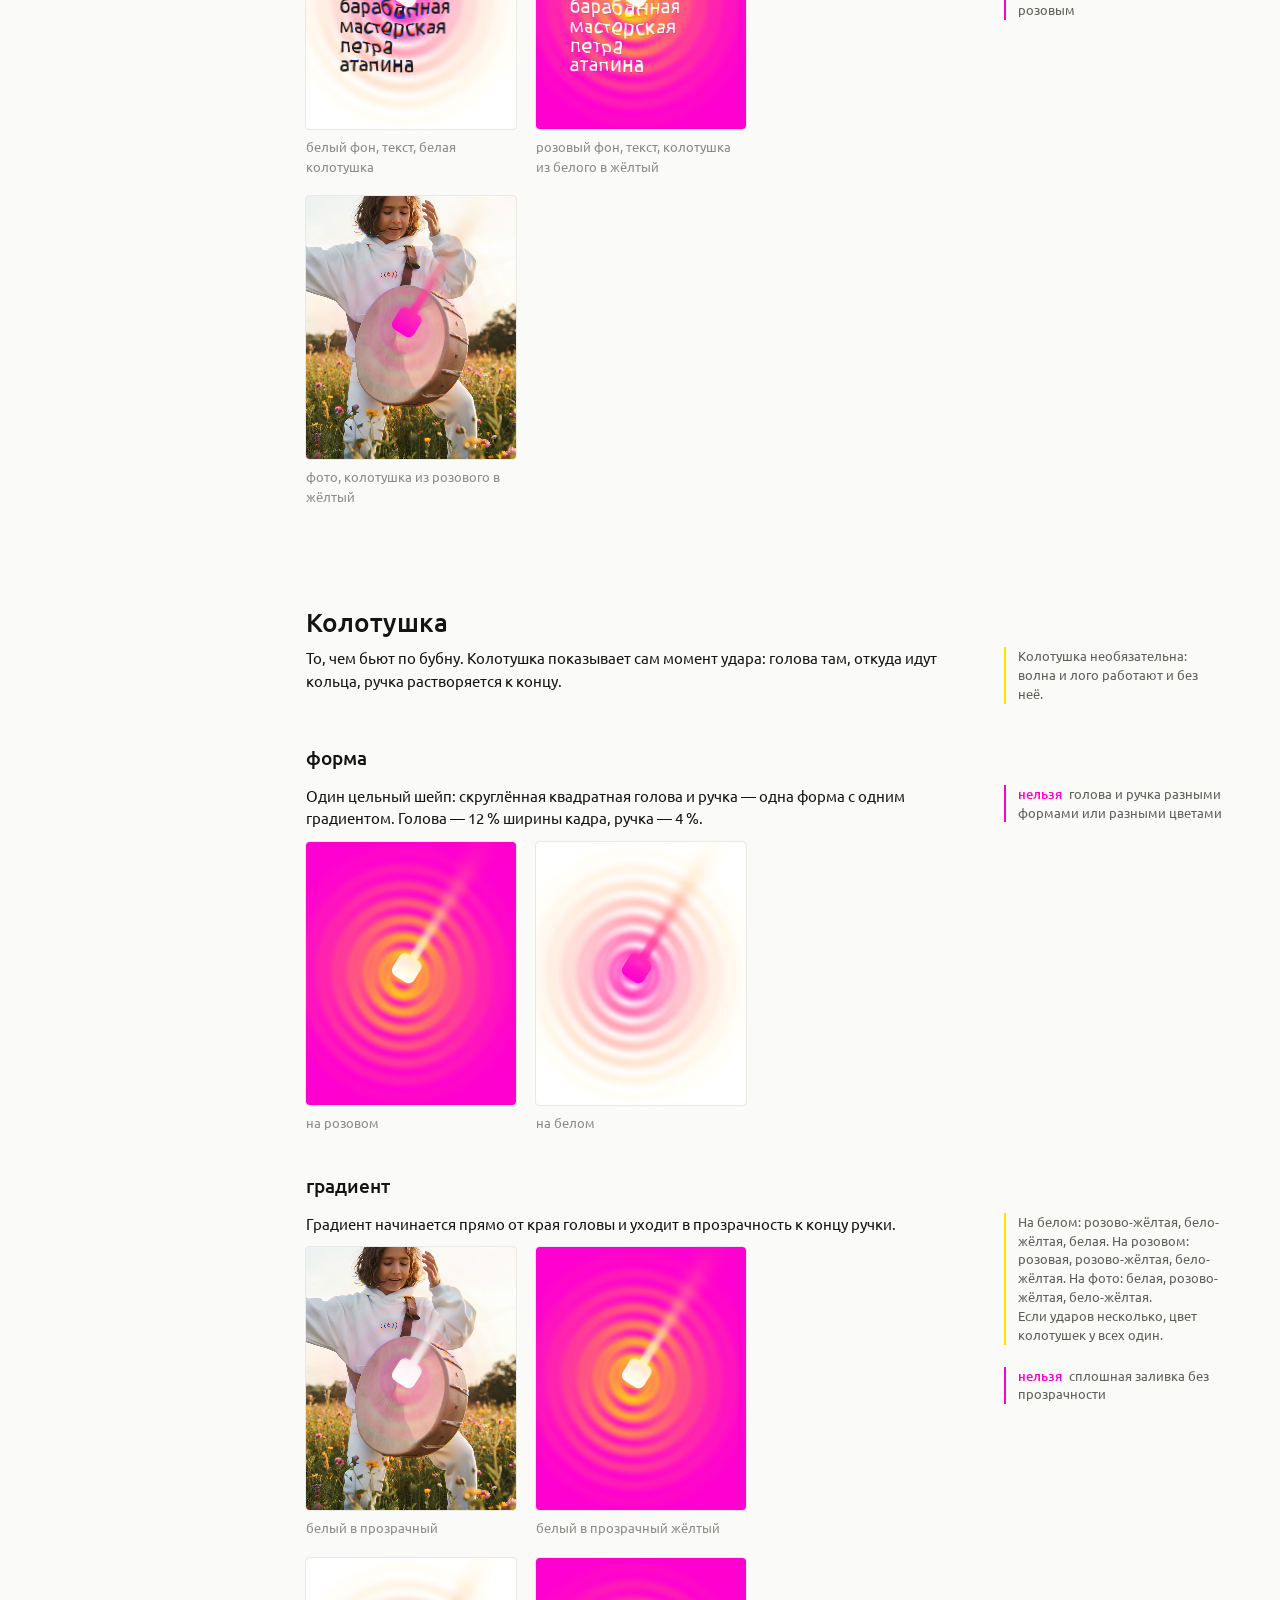
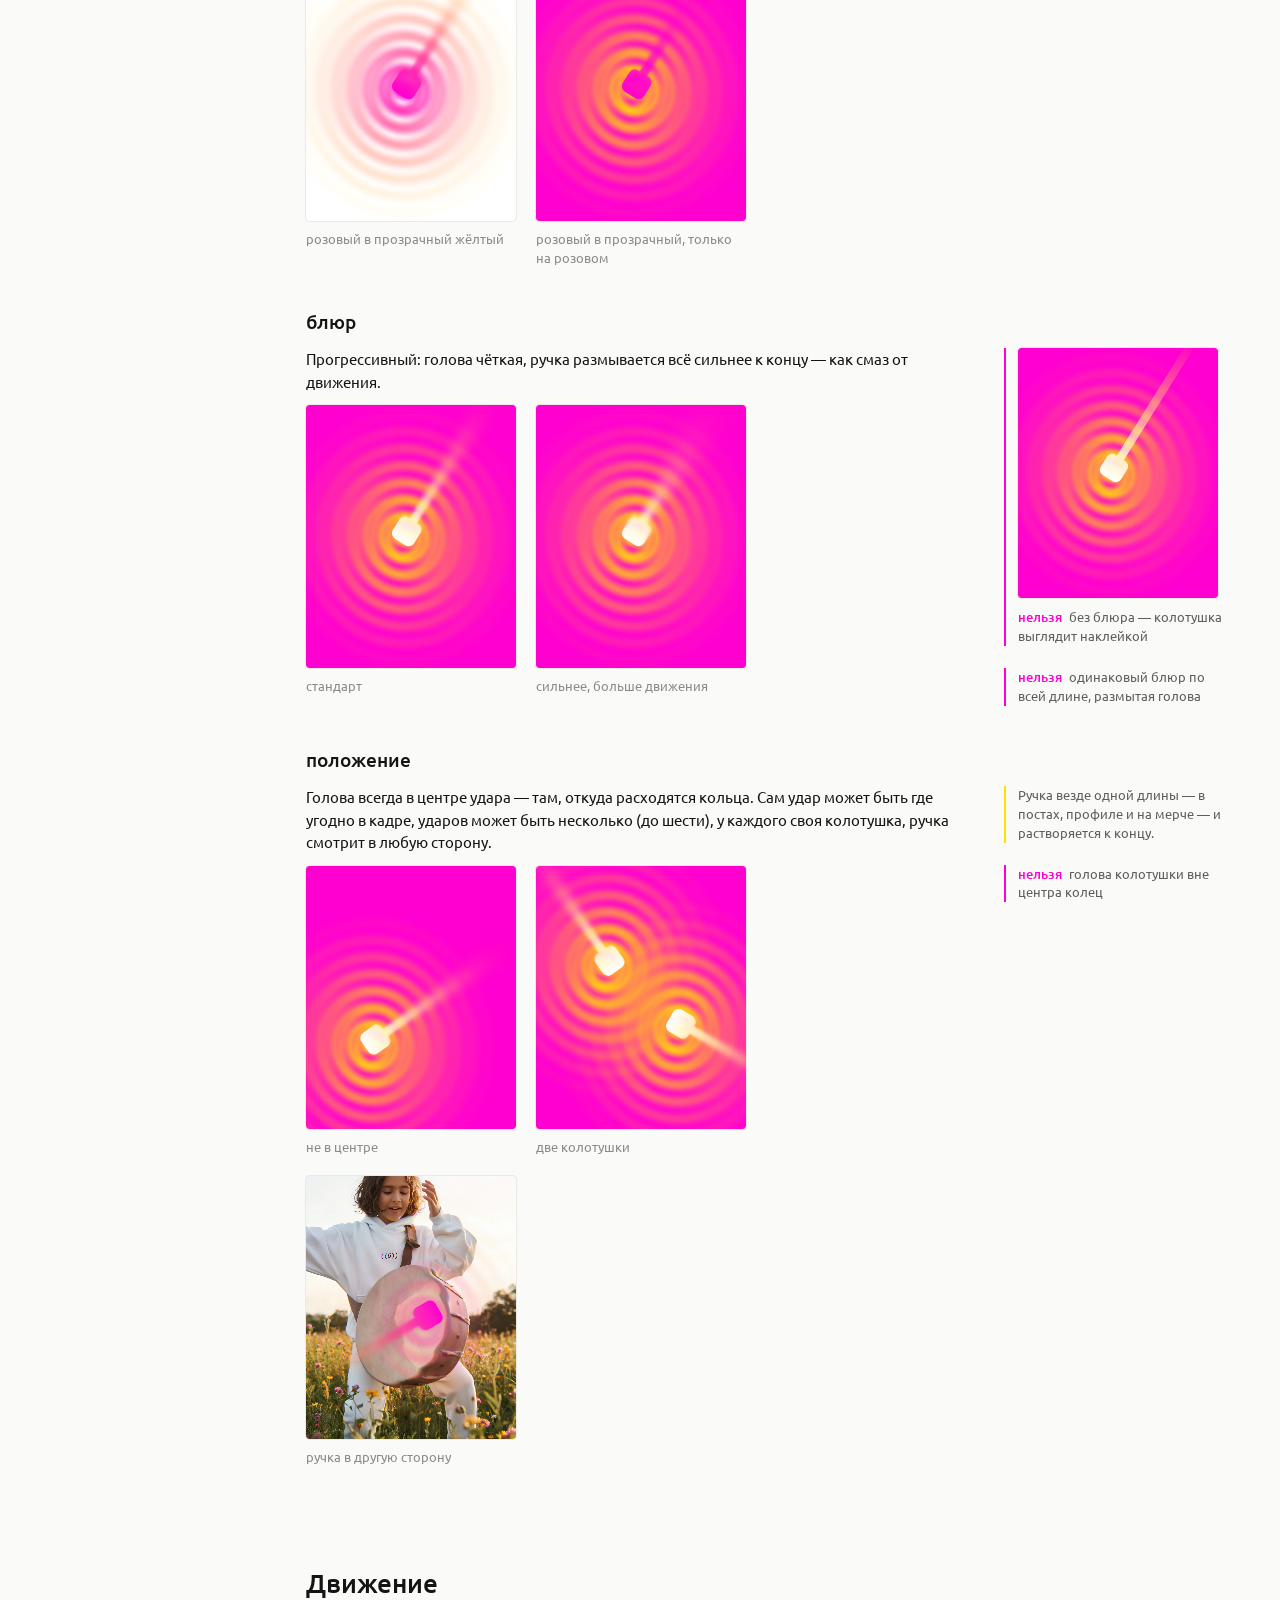
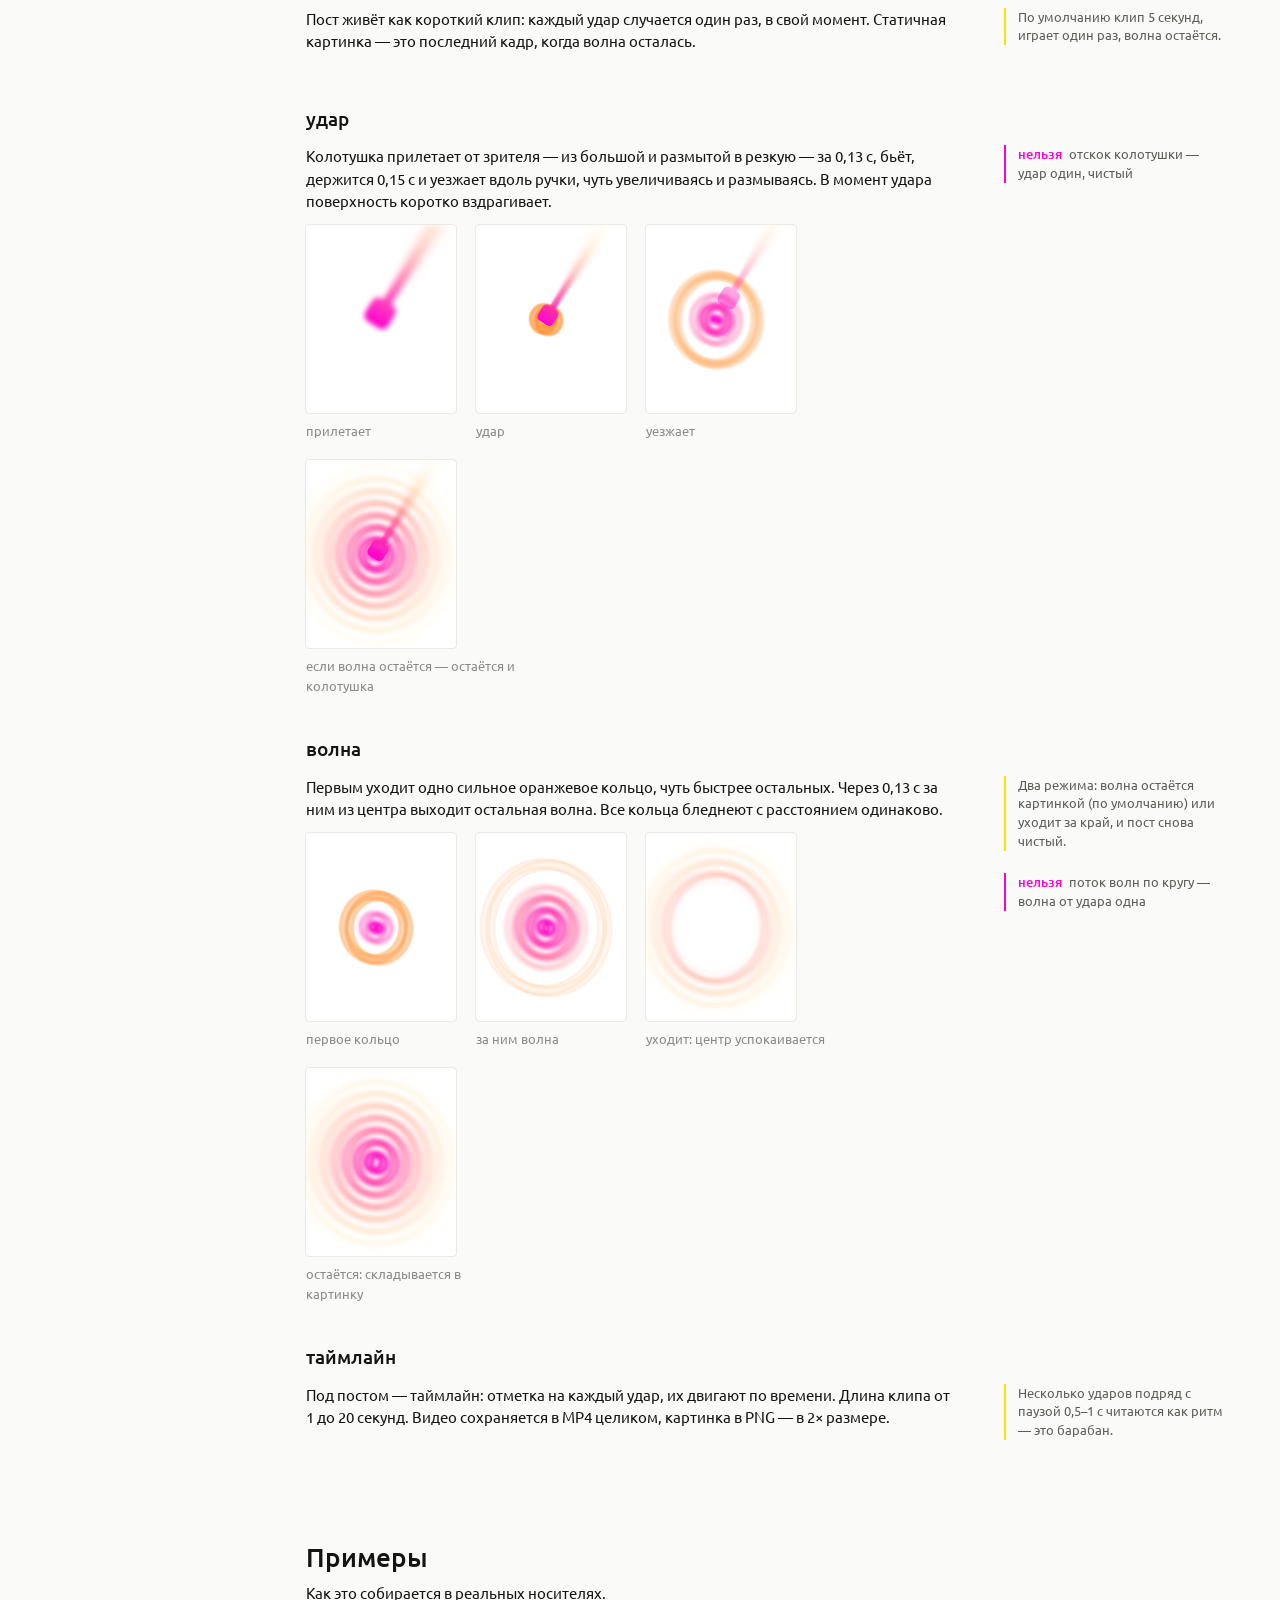
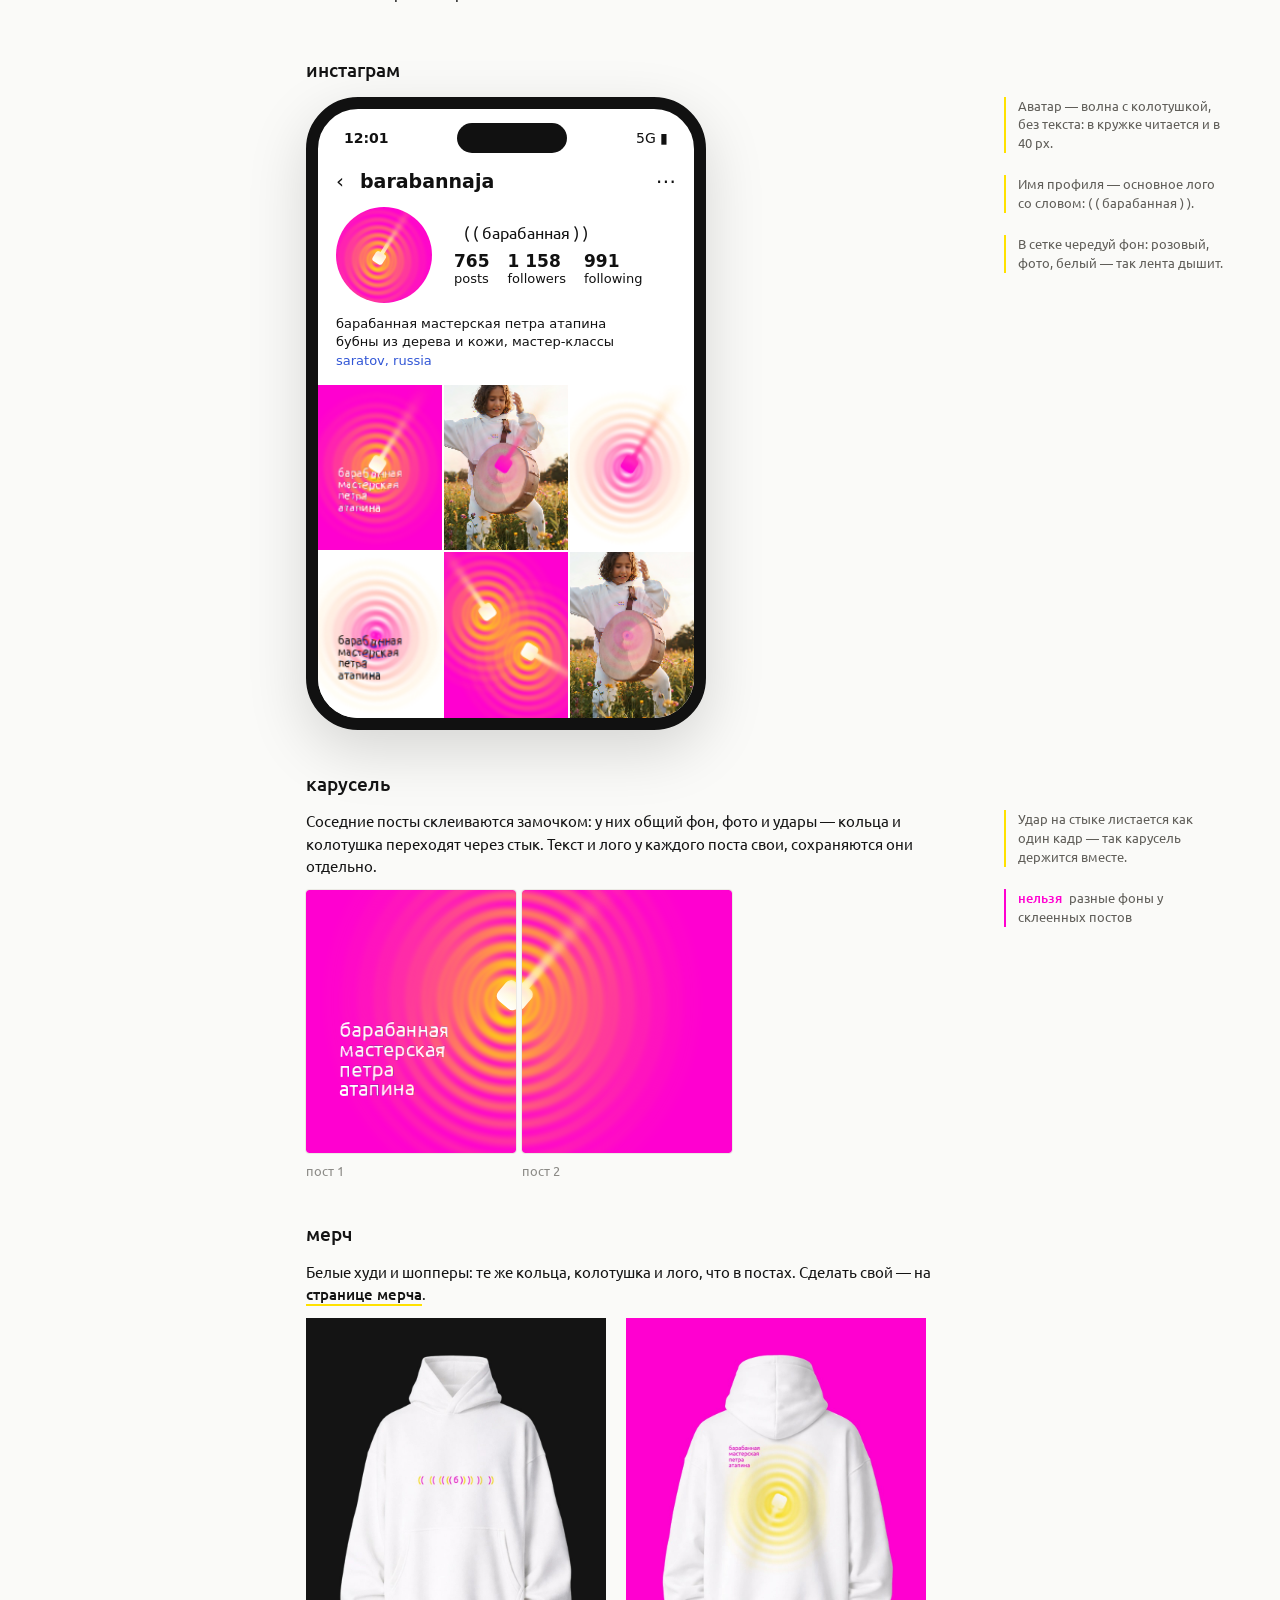
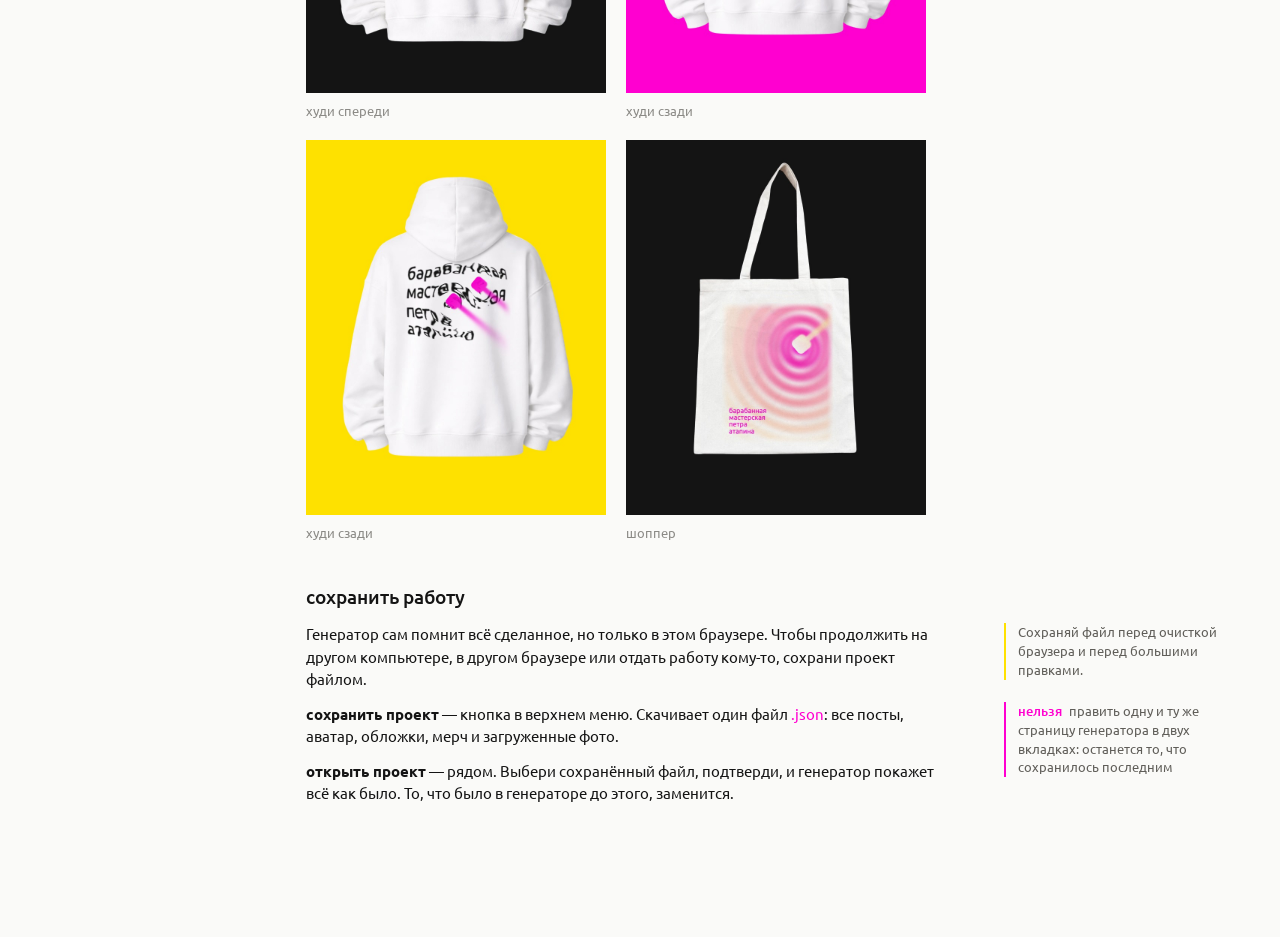
==== commit c87b9561: "Сохранение проекта файлом, обложки по умолчанию, одна длина колотушки, инструкция в гайде Co-Authore" ====
--- a/guide.html
+++ b/guide.html
@@ -139,6 +139,7 @@
     <a class="sub" href="#use-insta" data-s="use">инстаграм</a>
     <a class="sub" href="#use-carousel" data-s="use">карусель</a>
     <a class="sub" href="#use-merch" data-s="use">мерч</a>
+    <a class="sub" href="#use-project" data-s="use">сохранить работу</a>
   </nav>
 </aside>
 <main>
@@ -274,7 +275,7 @@
   <!-- ─────────── STICK ─────────── -->
   <section id="stick">
     <div class="blk"><h2>Колотушка</h2><div class="mc">
-    <p>То, чем бьют по бубну. Колотушка показывает сам момент удара: голова там, откуда идут кольца, ручка уходит за край кадра.</p>
+    <p>То, чем бьют по бубну. Колотушка показывает сам момент удара: голова там, откуда идут кольца, ручка растворяется к концу.</p>
     </div><div class="mg"><div class="note"><p>Колотушка необязательна: волна и лого работают и без неё.</p></div></div></div>
     <div class="blk"><h3 id="stick-shape">форма</h3><div class="mc">
     <p>Один цельный шейп: скруглённая квадратная голова и ручка — одна форма с одним градиентом. Голова — 12 % ширины кадра, ручка — 4 %.</p>
@@ -306,7 +307,7 @@
       <figure><canvas data-r='{"bg":"pink","text":false,"centers":[[0.32,0.38],[0.66,0.62]],"sticks":[{"cx":0.32,"cy":0.38,"grad":"whiteyellow","angle":-125},{"cx":0.66,"cy":0.62,"grad":"whiteyellow","angle":30}]}'></canvas><figcaption>две колотушки</figcaption></figure>
       <figure><canvas data-r='{"bg":"white","photo":true,"cx":0.55,"cy":0.55,"sticks":[{"grad":"pinkyellow","angle":150}]}'></canvas><figcaption>ручка в другую сторону</figcaption></figure>
     </div>
-    </div><div class="mg"><div class="note"><p>Ручка всегда уходит за край кадра — конец колотушки не виден.</p></div><div class="note no"><p><b>нельзя</b> голова колотушки вне центра колец</p></div></div></div>
+    </div><div class="mg"><div class="note"><p>Ручка везде одной длины — в постах, профиле и на мерче — и растворяется к концу.</p></div><div class="note no"><p><b>нельзя</b> голова колотушки вне центра колец</p></div></div></div>
   </section>
 
   <!-- ─────────── MOTION ─────────── -->
@@ -375,6 +376,11 @@
       <figure><img class="mimg" src="stills/merch/tote.jpg" alt="белый шоппер, розовые кольца и название, на чёрном фоне"><figcaption>шоппер</figcaption></figure>
     </div>
     </div><div class="mg"></div></div>
+    <div class="blk"><h3 id="use-project">сохранить работу</h3><div class="mc">
+    <p>Генератор сам помнит всё сделанное, но только в этом браузере. Чтобы продолжить на другом компьютере, в другом браузере или отдать работу кому-то, сохрани проект файлом.</p>
+    <p><b>сохранить проект</b> — кнопка в верхнем меню. Скачивает один файл <code>.json</code>: все посты, аватар, обложки, мерч и загруженные фото.</p>
+    <p><b>открыть проект</b> — рядом. Выбери сохранённый файл, подтверди, и генератор покажет всё как было. То, что было в генераторе до этого, заменится.</p>
+    </div><div class="mg"><div class="note"><p>Сохраняй файл перед очисткой браузера и перед большими правками.</p></div><div class="note no"><p><b>нельзя</b> править одну и ту же страницу генератора в двух вкладках: останется то, что сохранилось последним</p></div></div></div>
   </section>
 </main>
 <script src="sample-photo.js"></script>
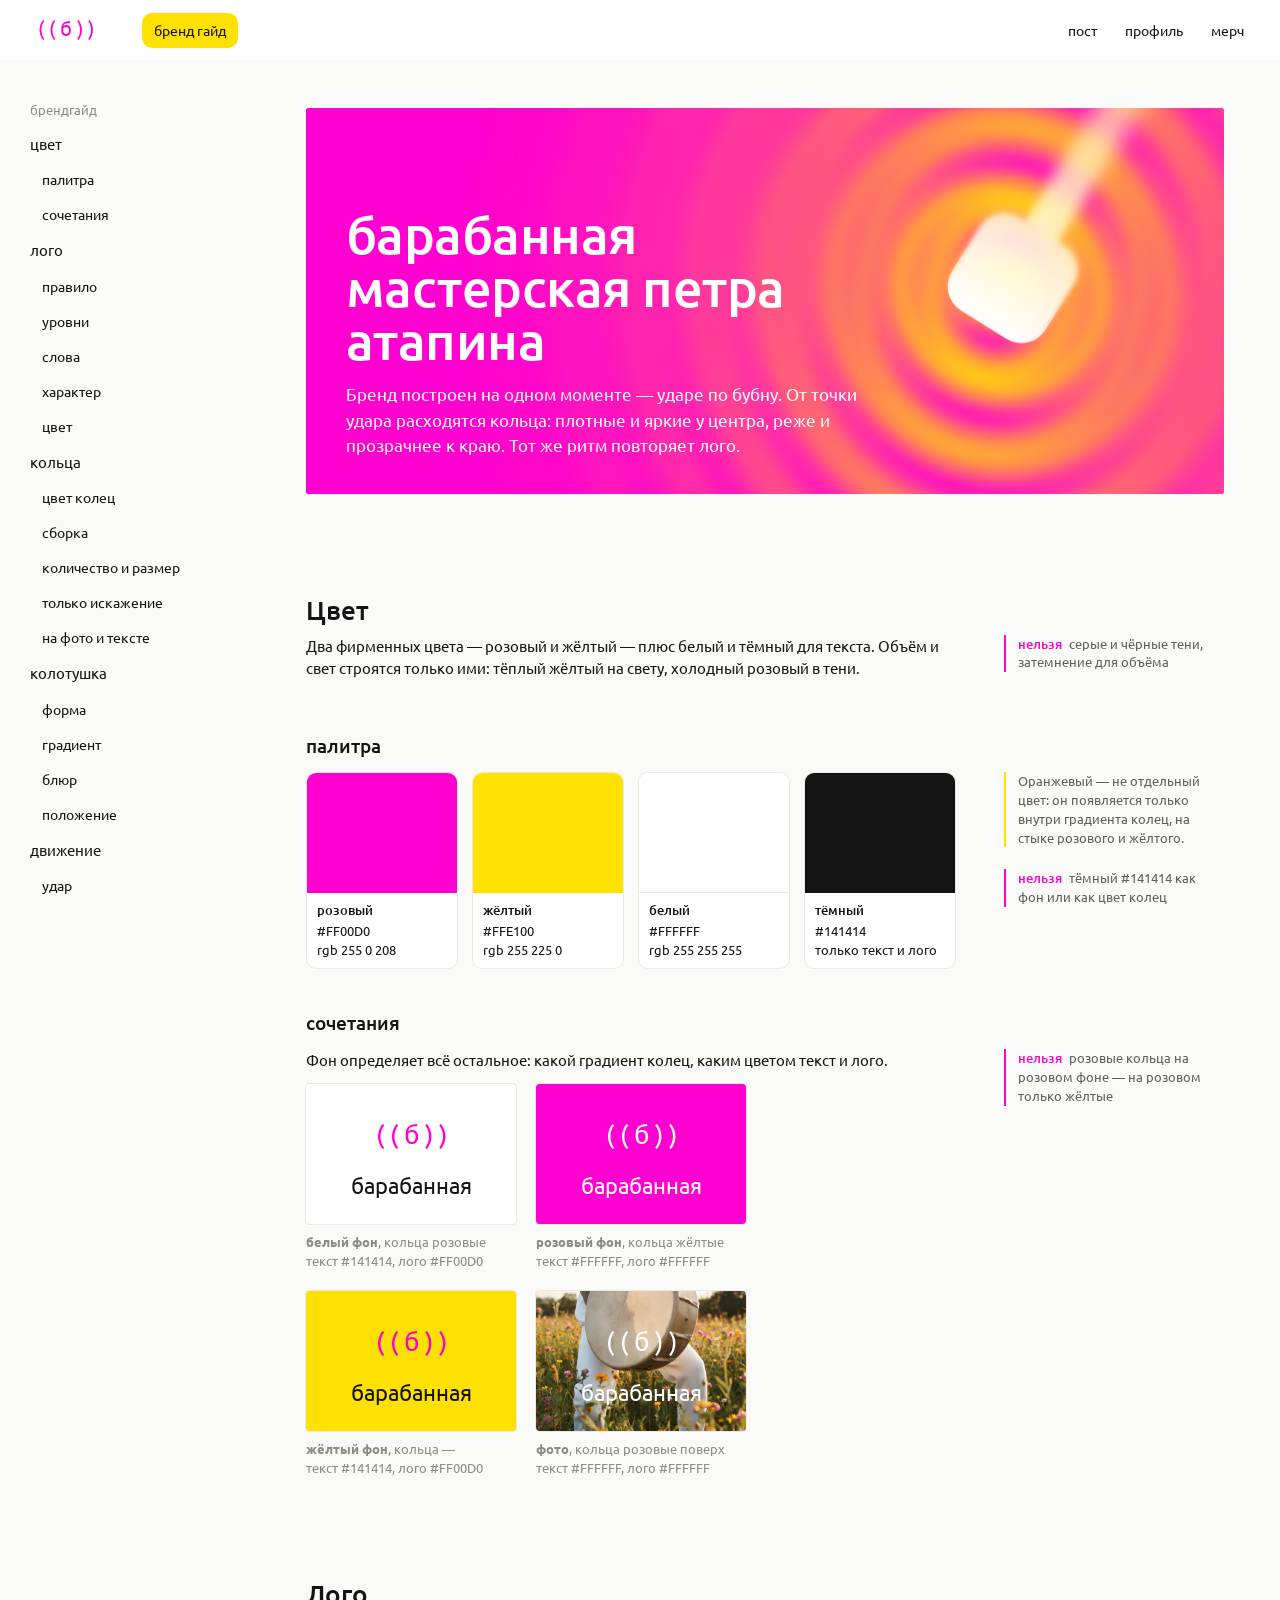
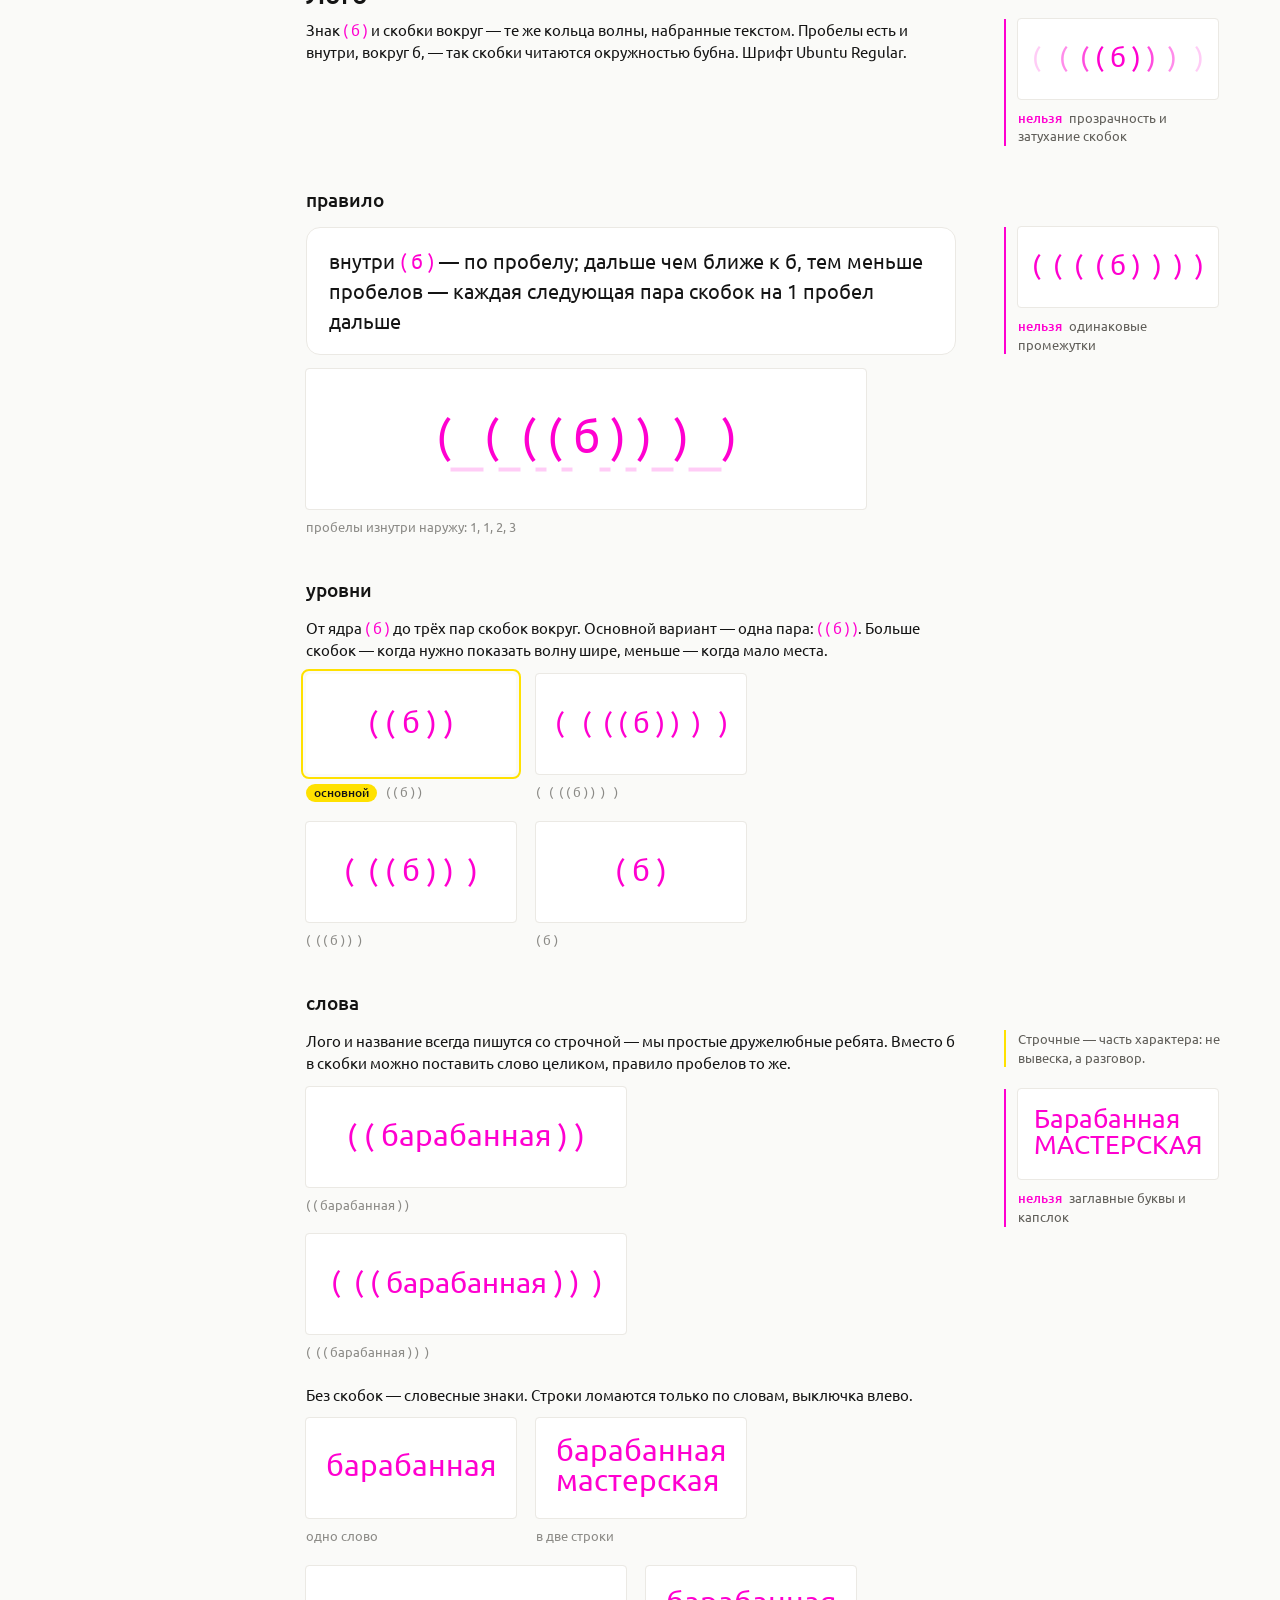
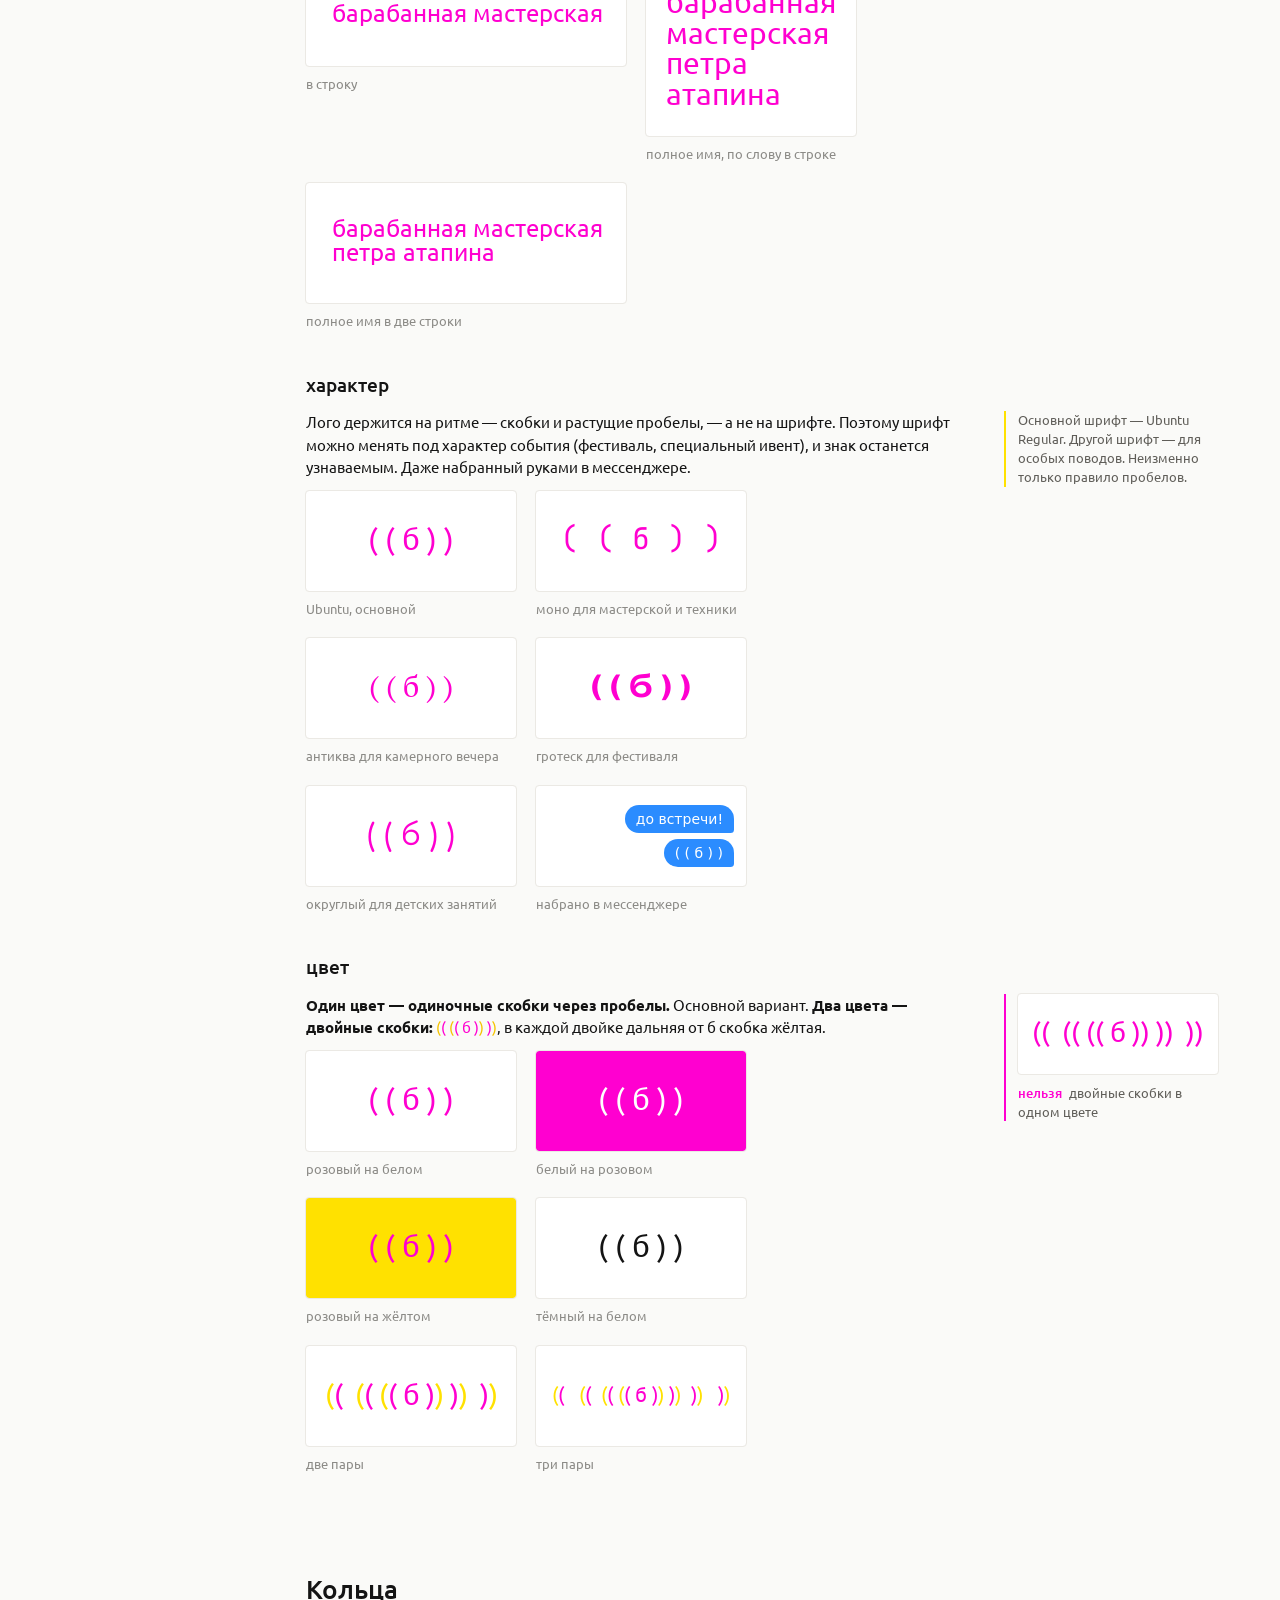
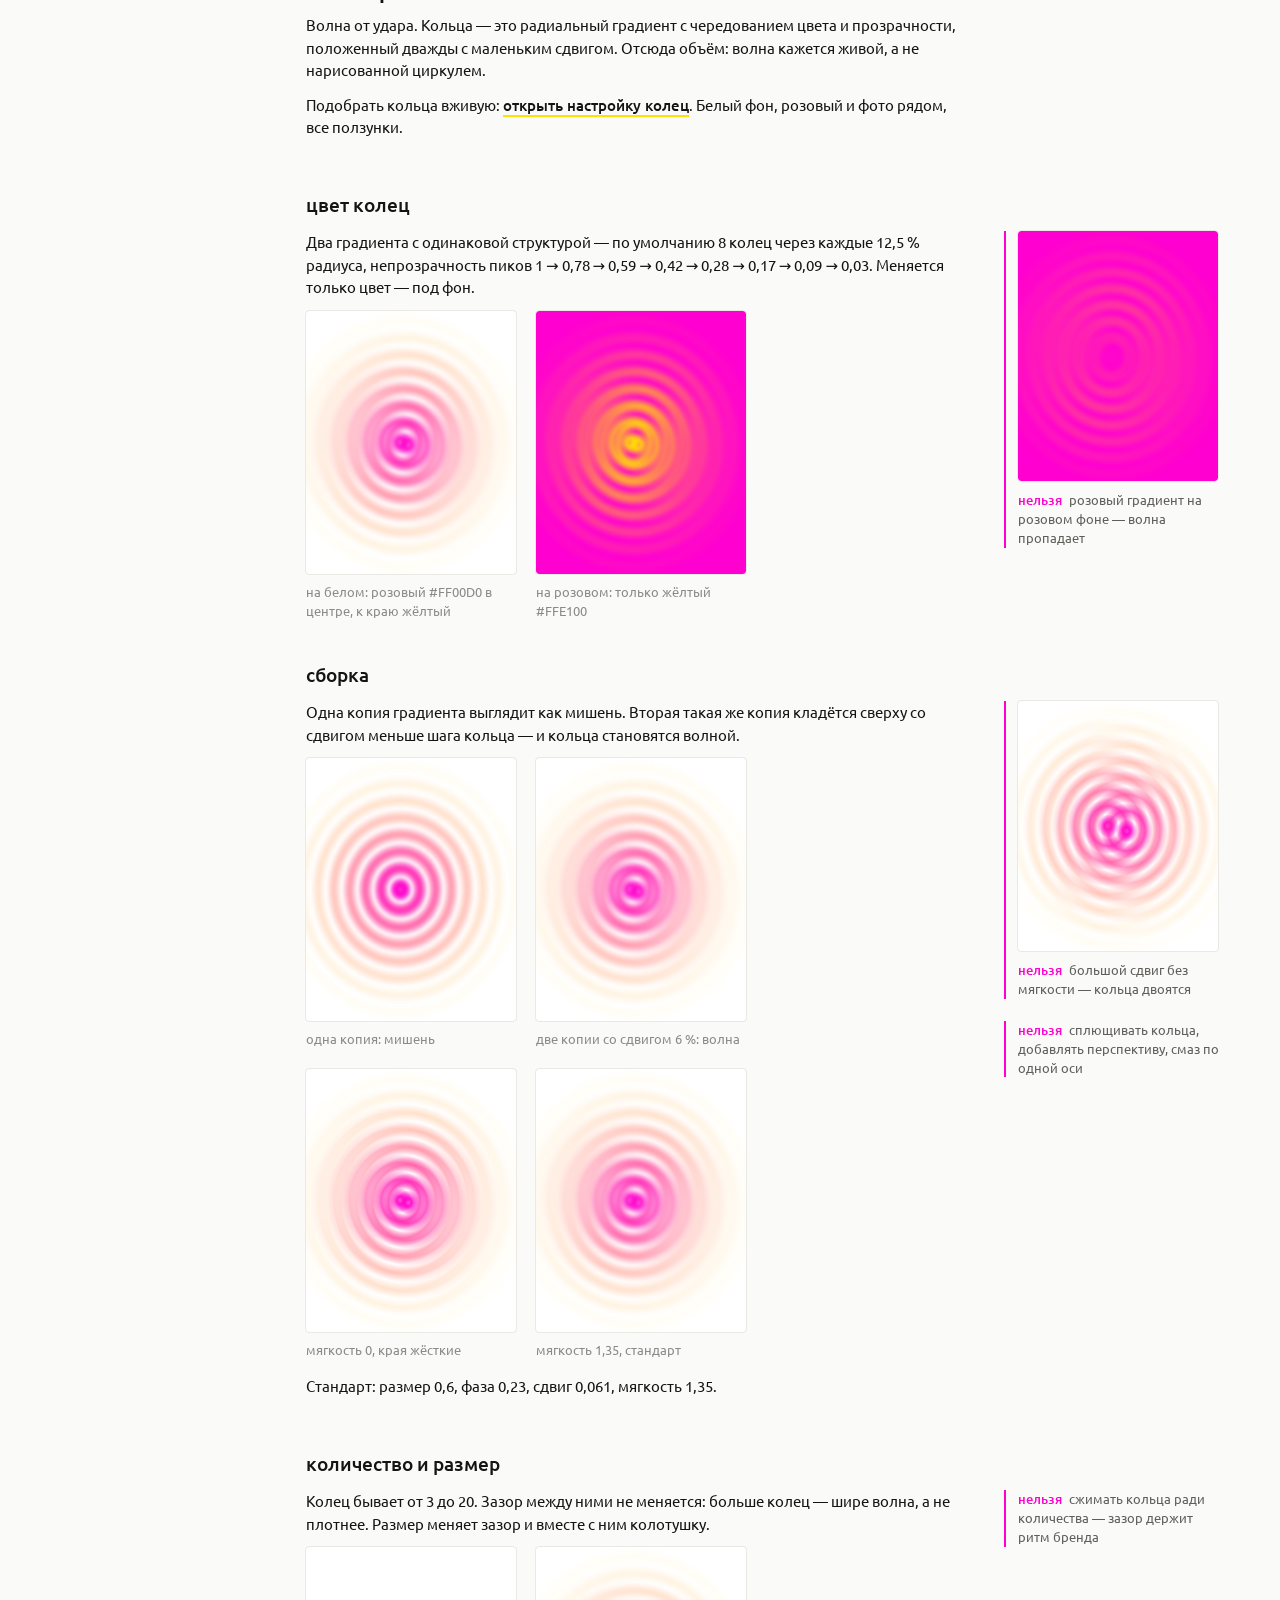
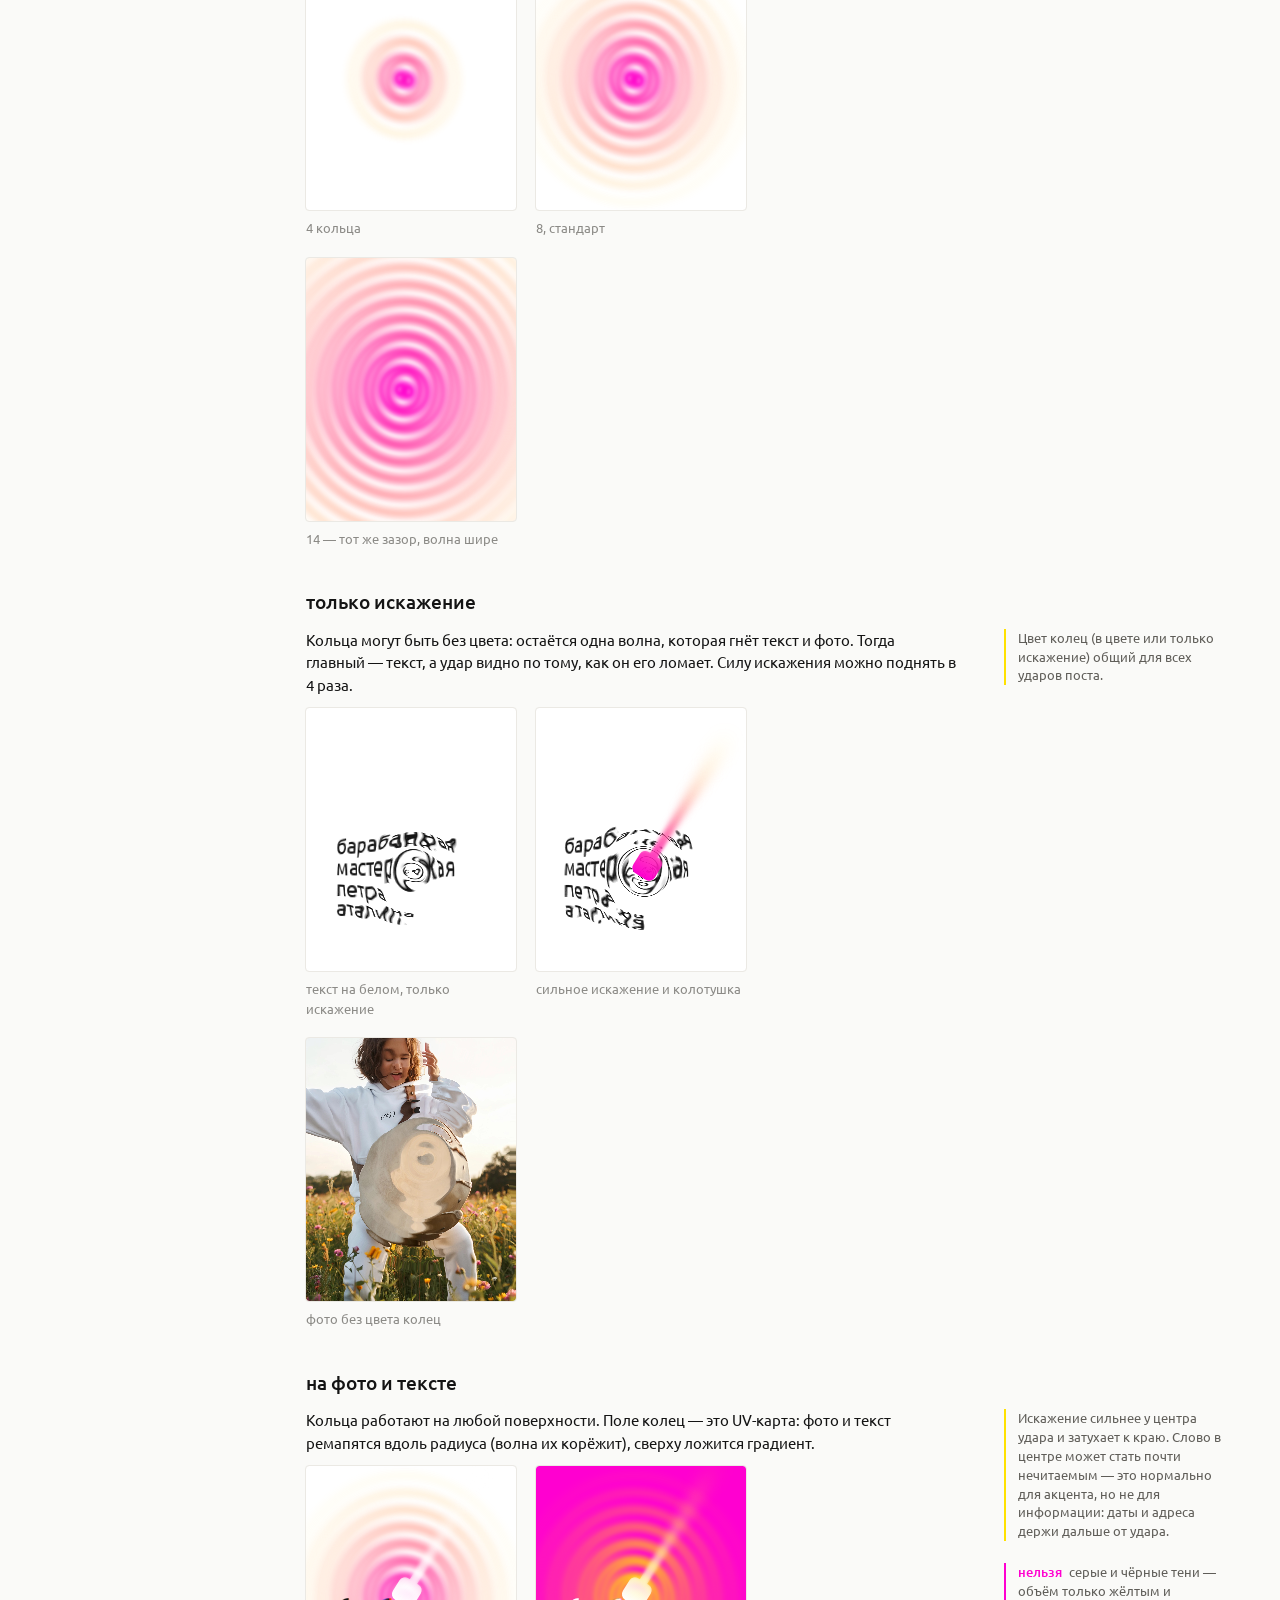
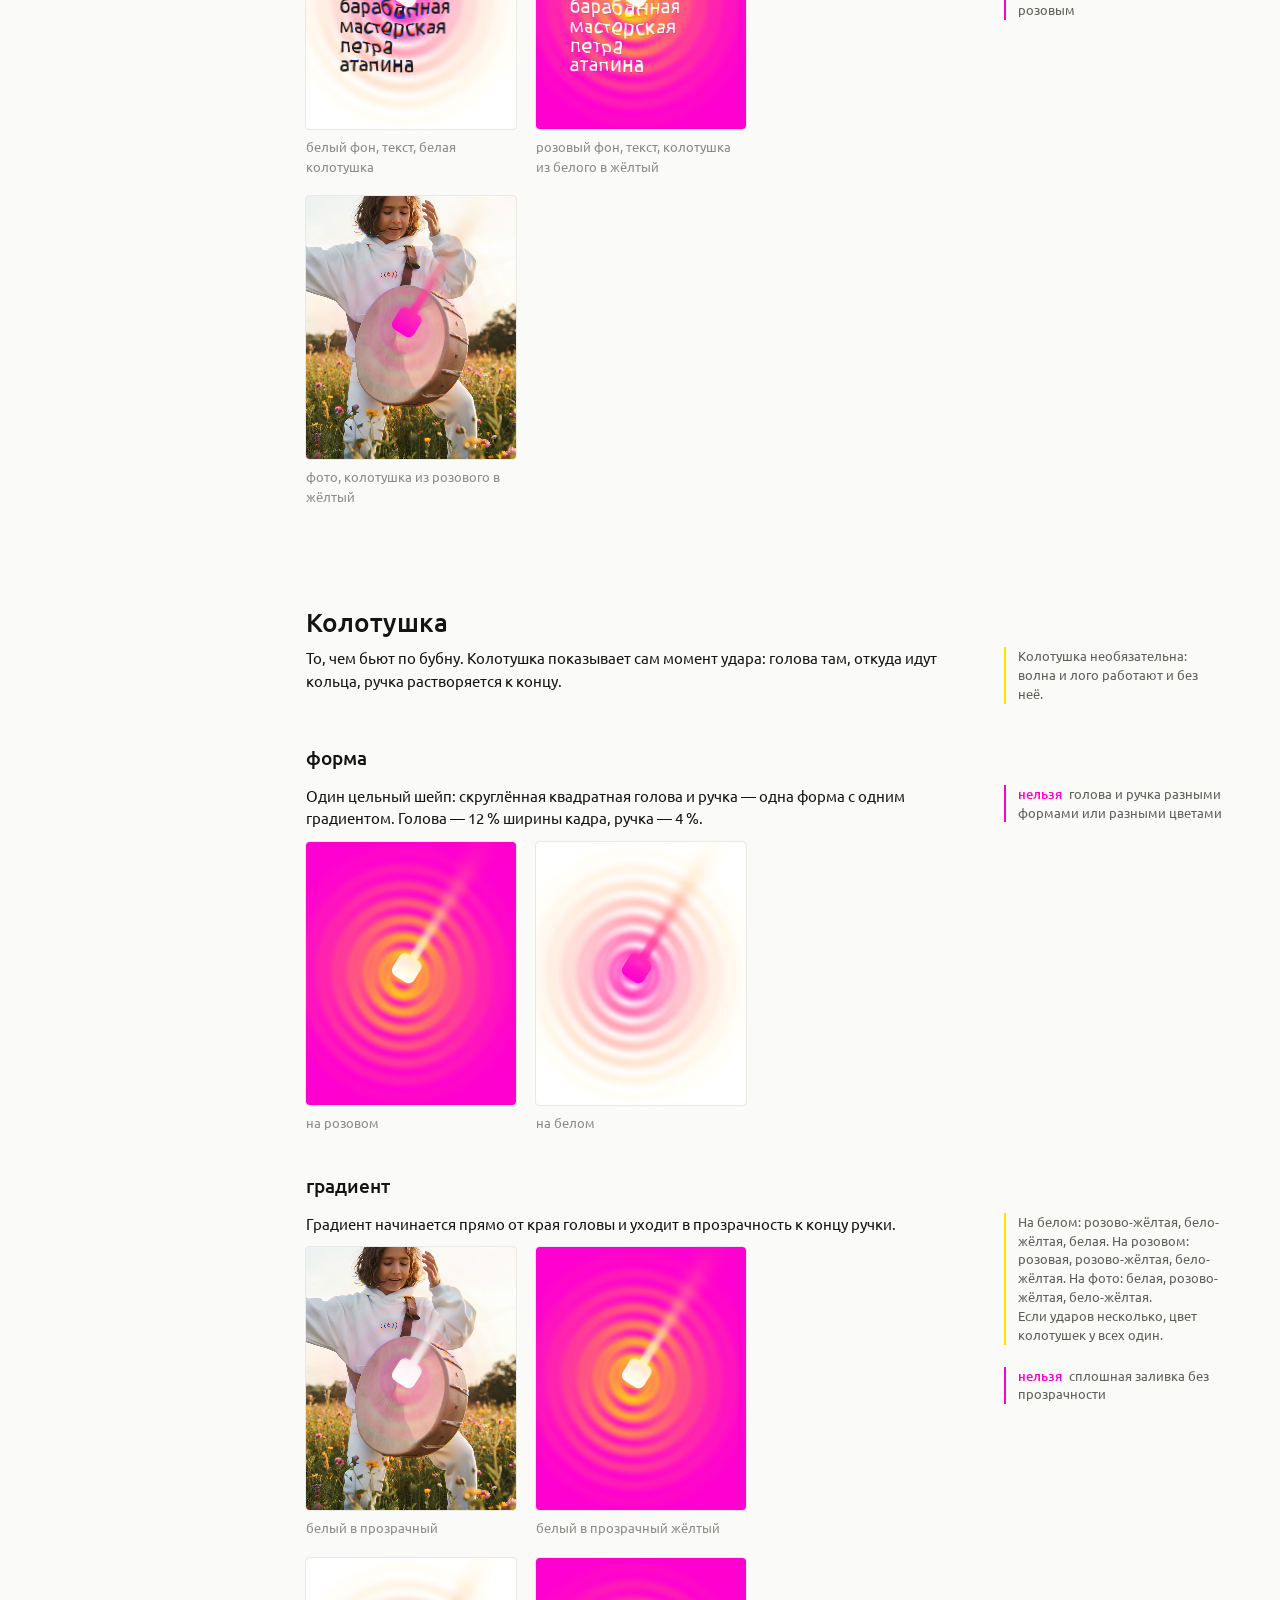
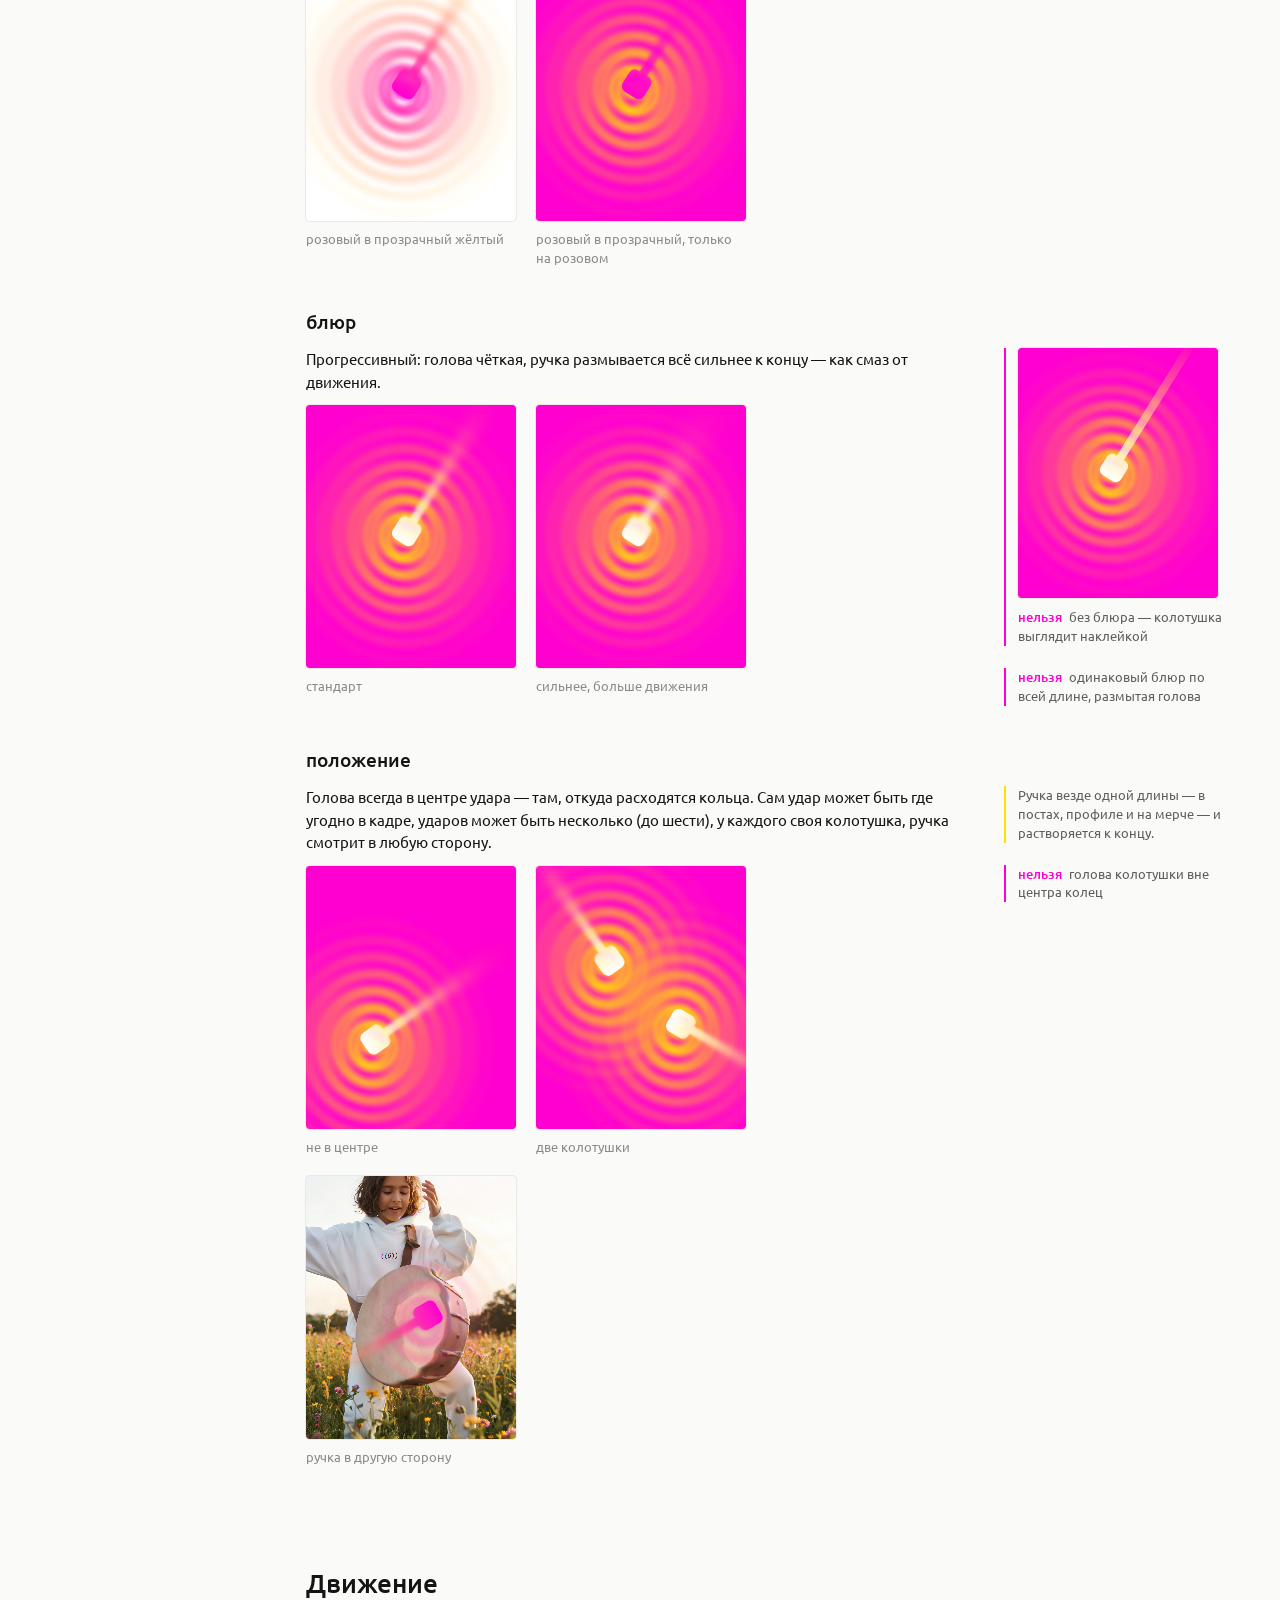
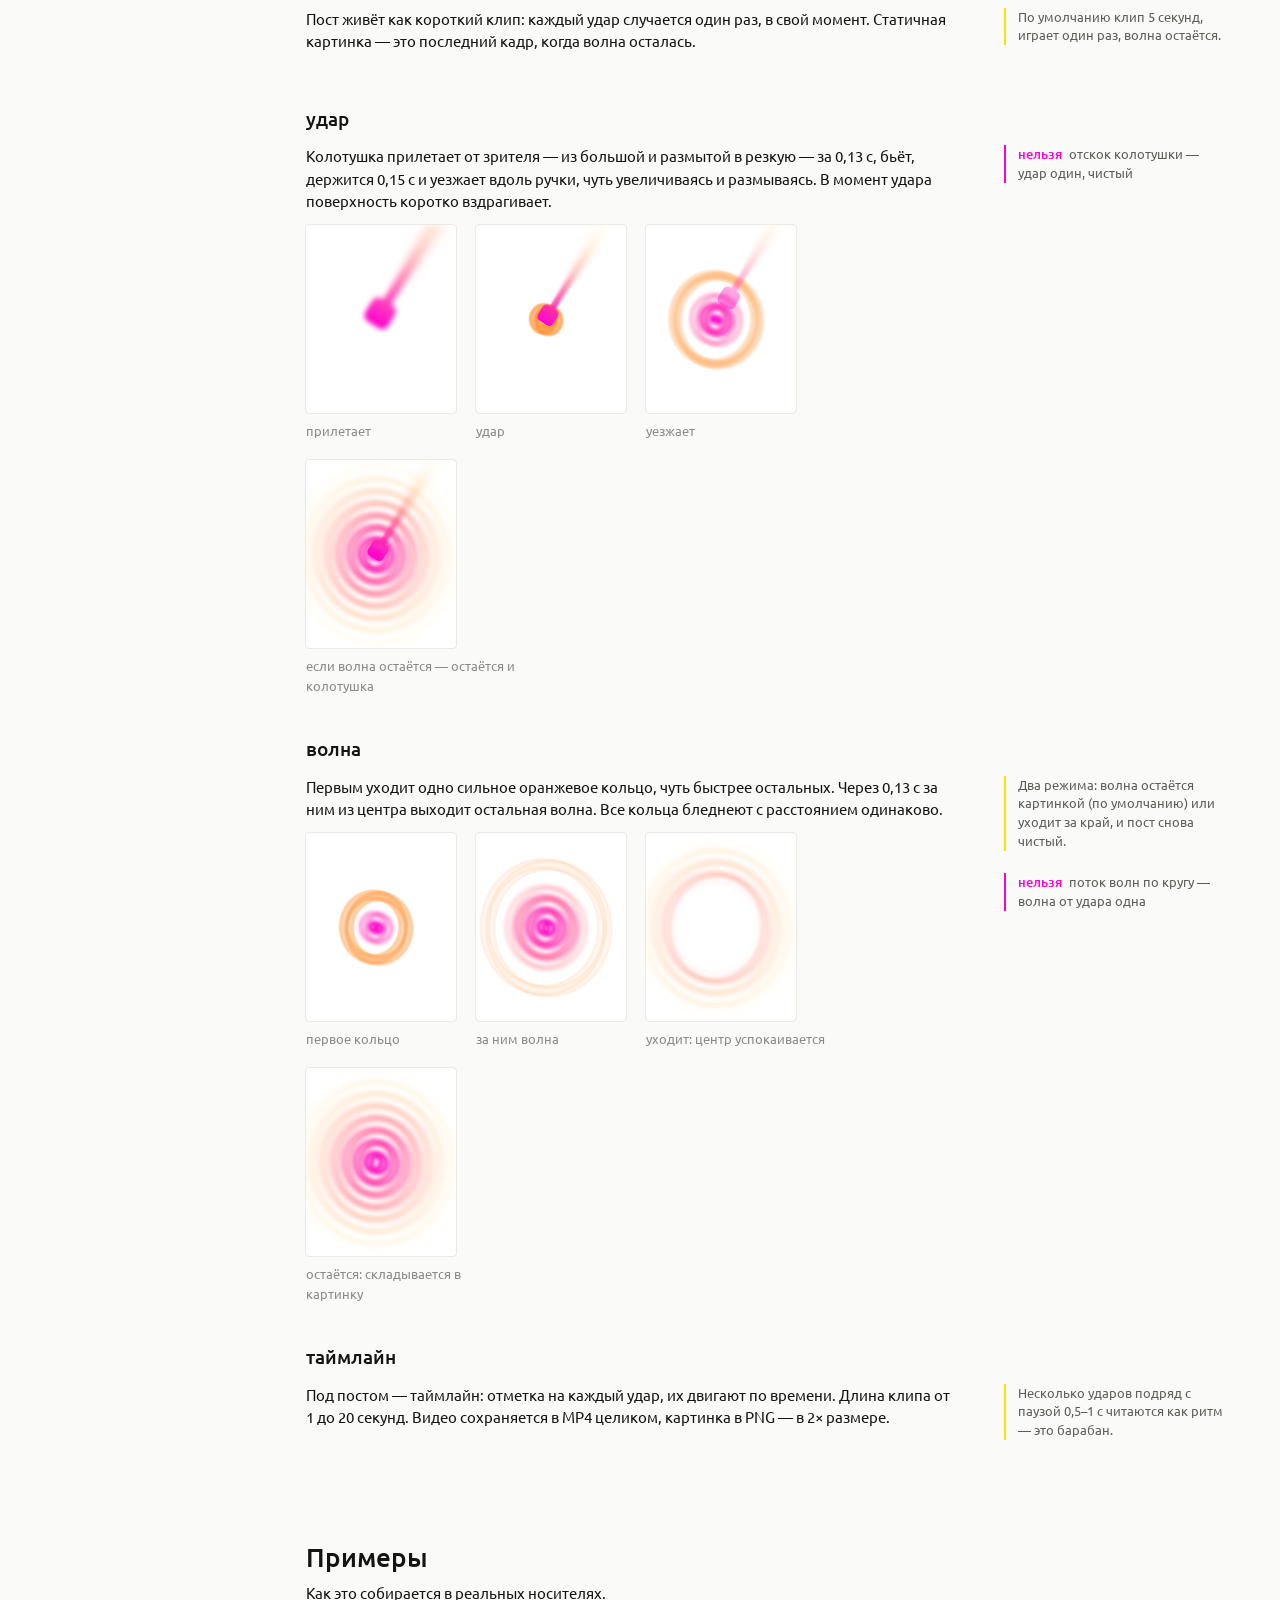
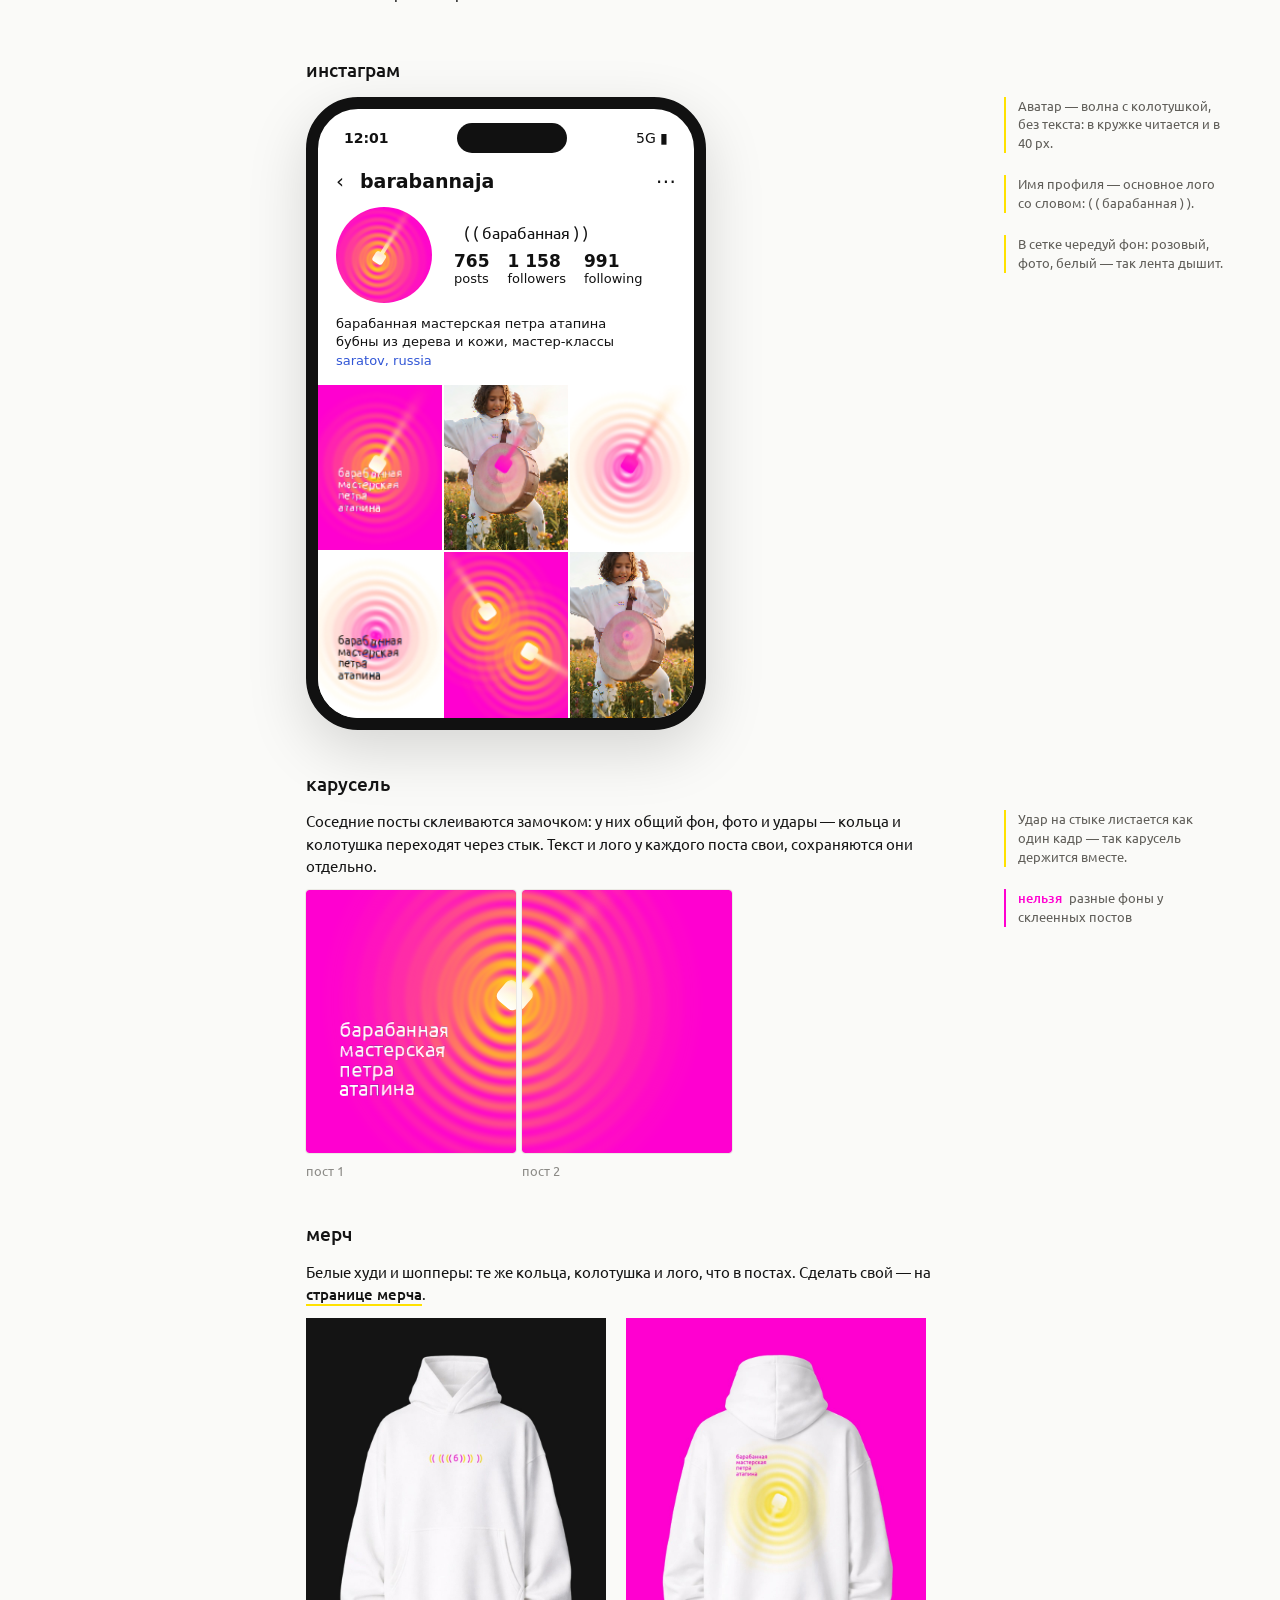
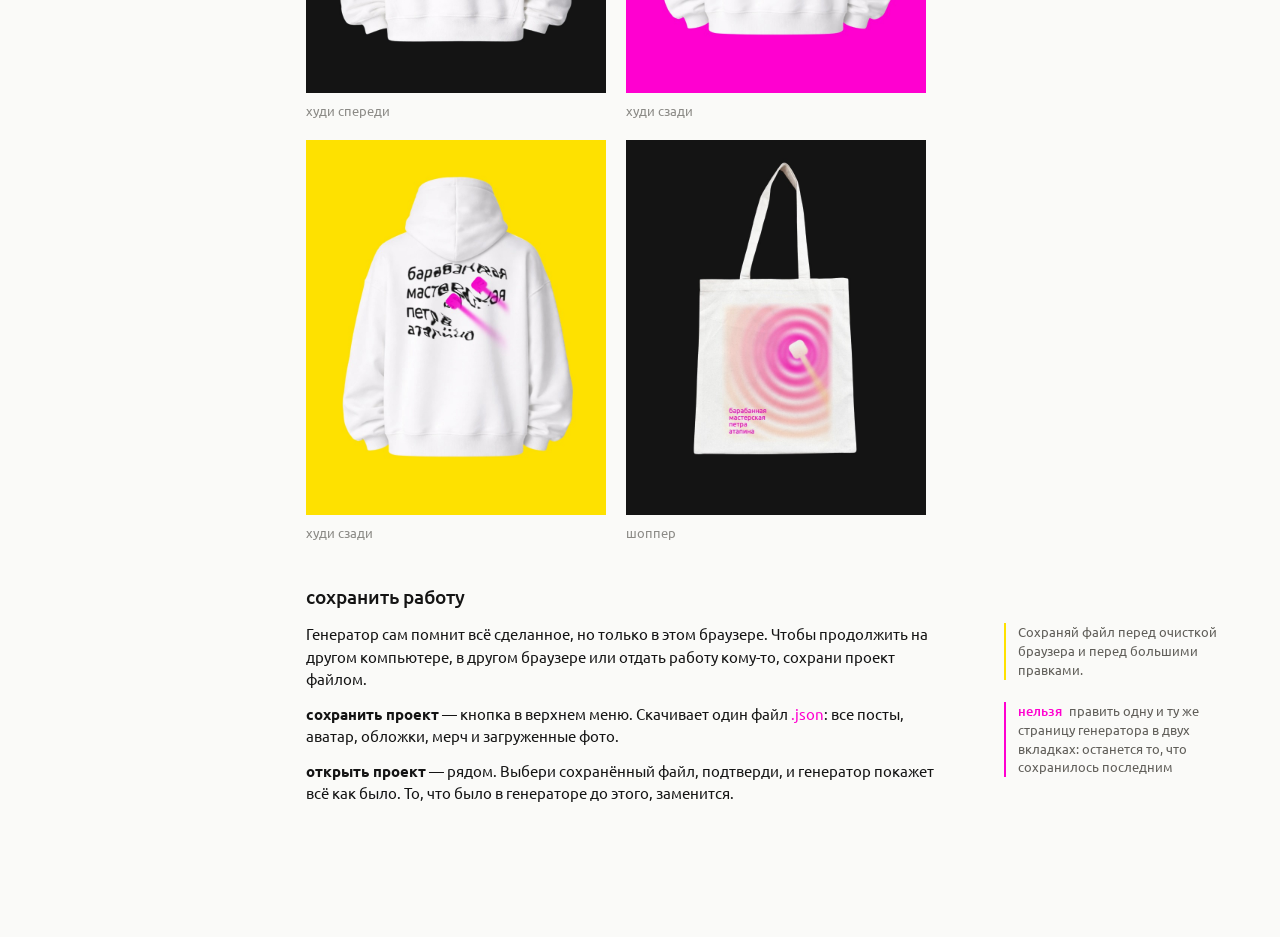
==== commit 23553f4c: "Настройки по умолчанию из проекта, одинаковые буквы на обложках, без превью в меню гайда Co-Authored" ====
--- a/guide.html
+++ b/guide.html
@@ -106,7 +106,7 @@
 </head>
 <body>
 <header class="topbar"><a class="tblogo" href="guide.html" title="бренд гайд"><span id="brand"></span></a><a class="tbl on" href="guide.html">бренд гайд</a>
-  <nav class="tbnav"><a href="assets.html#posts">пост</a><a href="assets.html#profile">профиль</a><a href="merch.html">мерч</a></nav><a class="tbeye" href="assets.html#preview">превью</a></header>
+  <nav class="tbnav"><a href="assets.html#posts">пост</a><a href="assets.html#profile">профиль</a><a href="merch.html">мерч</a></nav></header>
 <aside>
 
   <nav class="menu">
